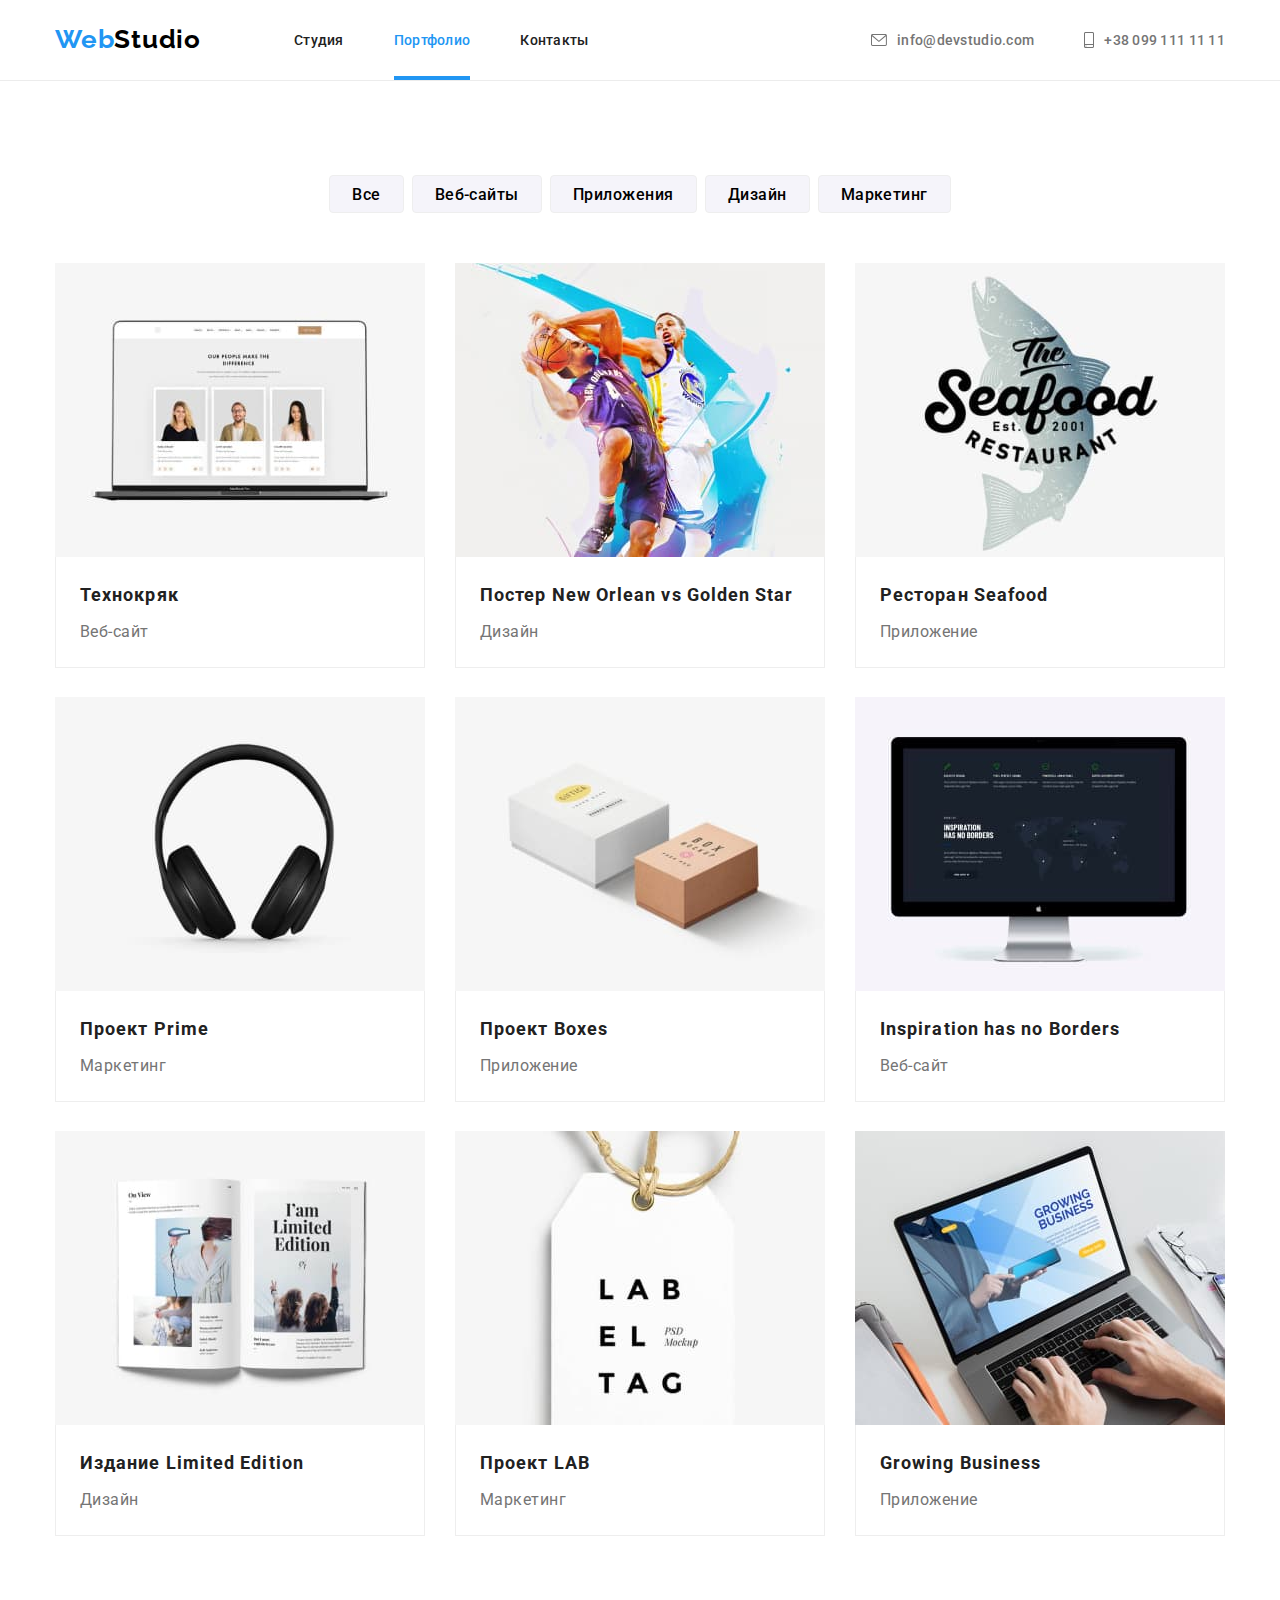
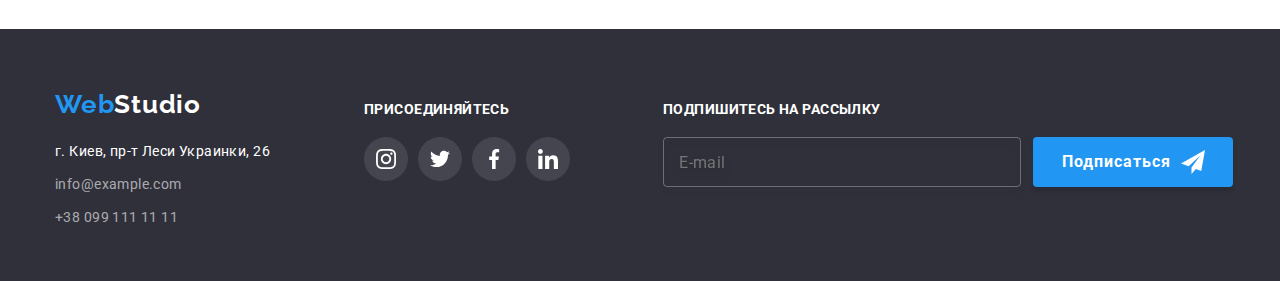
==== portfolio.html @ 06188220 "Переносит файлы предыдущей работы в репозиторий" ====
<!DOCTYPE html>
<html lang="ru">
  <head>
    <meta charset="UTF-8" />
    <meta name="viewport" content="width=device-width, initial-scale=1.0" />
    <title>Портфолио</title>
    <link
      rel="stylesheet"
      href="https://cdnjs.cloudflare.com/ajax/libs/modern-normalize/1.0.0/modern-normalize.css"
    />
    <link
      href="https://fonts.googleapis.com/css2?family=Raleway:wght@700&family=Roboto:wght@400;500;700;900&display=swap"
      rel="stylesheet"
    />
    <link rel="stylesheet" href="./css/portfolio.min.css" />
  </head>

  <body>
    <!--Шапка-->
    <header class="header">
      <div class="container">
        <nav class="navigation">
          <a
            href="./index.html"
            class="site-logo link"
            aria-label="логотип веб-студии"
            lang="en"
          >
            Web<span class="logo-half">Studio</span>
          </a>
          <ul class="site-nav list">
            <li class="site-nav-item">
              <a class="site-nav-link link" href="./index.html">Студия</a>
            </li>
            <li class="site-nav-item">
              <a class="site-nav-link link current" href="./portfolio.html"
                >Портфолио</a
              >
            </li>
            <li class="site-nav-item">
              <a class="site-nav-link link" href="">Контакты</a>
            </li>
          </ul>
        </nav>
        <address class="address">
          <ul class="contacts-list list">
            <li class="contacts-list-item">
              <a
                class="contacts-list-link link"
                href="mailto:info@devstudio.com"
                ><svg class="contacts-list-icon envelope">
                  <use href="./images/svg/sprite.svg#envelope"></use></svg
                >info@devstudio.com</a
              >
            </li>
            <li class="contacts-list-item">
              <a class="contacts-list-link link" href="tel:+380991111111"
                ><svg class="contacts-list-icon smartphone">
                  <use href="./images/svg/sprite.svg#smartphone"></use></svg
                >+38 099 111 11 11</a
              >
            </li>
          </ul>
        </address>
      </div>
    </header>
    <main>
      <!--Примеры работ-->
      <section class="portfolio section">
        <div class="container">
          <h1 class="portfolio title" hidden>Примеры работ</h1>
          <ul class="portfolio-buttons list">
            <li class="portfolio-btn">
              <button class="portfolio-selection-btn" type="button">Все</button>
            </li>
            <li class="portfolio-btn">
              <button class="portfolio-selection-btn" type="button">
                Веб-сайты
              </button>
            </li>
            <li class="portfolio-btn">
              <button class="portfolio-selection-btn" type="button">
                Приложения
              </button>
            </li>
            <li class="portfolio-btn">
              <button class="portfolio-selection-btn" type="button">
                Дизайн
              </button>
            </li>
            <li class="portfolio-btn">
              <button class="portfolio-selection-btn" type="button">
                Маркетинг
              </button>
            </li>
          </ul>
          <ul class="portfolio-list list">
            <li class="portfolio-item">
              <a class="portfolio-item-link link" href="">
                <div class="portfolio-item-img">
                  <img src="./images/portfolio/technocriack.jpg" alt="страница сайта на мониторе ноутбука"
                    width="370" height="294" />
                </div>
                
                <div class="portfolio-item-box">
                  <h2 class="portfolio-item-title title">Технокряк</h2>
                  <p class="portfolio-item-desc">Веб-сайт</p>
                </div>
              </a>
            </li>
            <li class="portfolio-item">              
              <a class="portfolio-item-link link" href="">
                <div class="portfolio-item-img">
                  <img 
                    src="./images/portfolio/poster.jpg" 
                    alt="баскетболиста с мячом пытается блокировать соперник" 
                    width="370"
                    height="294" />
                </div>
                
                <div class="portfolio-item-box">
                  <h2 class="portfolio-item-title title">
                    Постер <span lang="en">New Orlean vs Golden Star</span>
                  </h2>
                  <p class="portfolio-item-desc">Дизайн</p>
                </div>
              </a>
            </li>
            <li class="portfolio-item">
              <a class="portfolio-item-link link" href="">
                <div class="portfolio-item-img">
                  <img 
                    src="./images/portfolio/seafood.jpg" 
                    alt="логотип ресторана" 
                    width="370" 
                    height="294" />
                </div>
               
                <div class="portfolio-item-box">
                  <h2 class="portfolio-item-title title">
                    Ресторан <span lang="en">Seafood</span>
                  </h2>
                  <p class="portfolio-item-desc">Приложение</p>
                </div>
              </a>
            </li>
            <li class="portfolio-item">              
              <a class="portfolio-item-link link" href="">
                <div class="portfolio-item-img">
                  <img 
                    src="./images/portfolio/headphones.jpg" 
                    alt="наушники" 
                    width="370" 
                    height="294" />
                </div>
                <div class="portfolio-item-box">
                  <h2 class="portfolio-item-title title">
                    Проект <span lang="en">Prime</span>
                  </h2>
                  <p class="portfolio-item-desc">Маркетинг</p>
                </div>
              </a>
            </li>
            <li class="portfolio-item">              
              <a class="portfolio-item-link link" href="">
                <div class="portfolio-item-img">
                  <img 
                    src="./images/portfolio/boxes.jpg" 
                    alt="две коробки" 
                    width="370" 
                    height="294" />
                </div>

                <div class="portfolio-item-box">
                  <h2 class="portfolio-item-title title">
                    Проект <span lang="en">Boxes</span>
                  </h2>
                  <p class="portfolio-item-desc">Приложение</p>
                </div>
              </a>
            </li>
            <li class="portfolio-item">              
              <a class="portfolio-item-link link" href="">
                <div class="portfolio-item-img">
                  <img 
                    src="./images/portfolio/monitor.jpg" 
                    alt="страница сайта на мониторе" 
                    width="370" 
                    height="294" />
                </div>
                
                <div class="portfolio-item-box">
                  <h2 class="portfolio-item-title title" lang="en">
                    Inspiration has no Borders
                  </h2>
                  <p class="portfolio-item-desc">Веб-сайт</p>
                </div>
              </a>
            </li>
            <li class="portfolio-item">
              <a class="portfolio-item-link link" href="">
                <div class="portfolio-item-img">
                  <img 
                    src="./images/portfolio/magazine.jpg" 
                    alt="журнал раскрыт на статье" 
                    width="370" 
                    height="294" />
                </div>
                
                <div class="portfolio-item-box">
                  <h2 class="portfolio-item-title title">
                    Издание <span lang="en">Limited Edition</span>
                  </h2>
                  <p class="portfolio-item-desc">Дизайн</p>
                </div>
              </a>
            </li>
            <li class="portfolio-item">
              <a class="portfolio-item-link link" href="">
                <div class="portfolio-item-img">
                  <img 
                    src="./images/portfolio/label.jpg" 
                    alt="товарный ярлык" 
                    width="370" 
                    height="294" />
                </div>
                  
                <div class="portfolio-item-box">
                  <h2 class="portfolio-item-title title">
                    Проект <span lang="en">LAB</span>
                  </h2>
                  <p class="portfolio-item-desc">Маркетинг</p>
                </div>
              </a>
            </li>
            <li class="portfolio-item">
              <a class="portfolio-item-link link" href="">
                <div class="portfolio-item-img">
                  <img 
                    src="./images/portfolio/laptop.jpg" 
                    alt="человек работает за ноутбуком" 
                    width="370" 
                    height="294" />
                </div>
                
                <div class="portfolio-item-box">
                  <h2 class="portfolio-item-title title" lang="en">
                    Growing Business
                  </h2>
                  <p class="portfolio-item-desc">Приложение</p>
                </div>
              </a>
            </li>
          </ul>
        </div>
      </section>
    </main>
    <!--Подвал-->
    <footer class="footer">
      <div class="container">
        <div class="footer-contacts-list list">
          <a href="./index.html" class="site-logo link" aria-label="логотип веб-студии" lang="en">Web<span
              class="logo-var">Studio</span>
          </a>
          <address class="address">
            <ul class="footer-list list">
              <li class="footer-list-item">
                <a class="footer-list-link link" href="https://goo.gl/maps/6B7yDmjmFDrhYiot9">г. Киев, пр-т Леси Украинки,
                  26</a>
              </li>
              <li class="footer-list-item">
                <a class="footer-list-link-contact link" href="mailto:info@example.com">info@example.com</a>
              </li>
              <li class="footer-list-item">
                <a class="footer-list-link-contact link" href="tel:+380991111111">+38 099 111 11 11</a>
              </li>
            </ul>
          </address>
        </div>
        <div class="footer-social-networks">
          <h2 class="social-networks-title">Присоединяйтесь</h2>
          <ul class="social-networks list">
            <li class="social-networks-item">
              <a class="social-networks-link" href="">
                <svg class="social-networks-svg">
                  <use href="./images/svg/sprite.svg#instagram"></use>
                </svg>
              </a>
            </li>
            <li class="social-networks-item">
              <a class="social-networks-link" href="">
                <svg class="social-networks-svg">
                  <use href="./images/svg/sprite.svg#twitter"></use>
                </svg>
              </a>
            </li>
            <li class="social-networks-item">
              <a class="social-networks-link" href="">
                <svg class="social-networks-svg">
                  <use href="./images/svg/sprite.svg#facebook"></use>
                </svg>
              </a>
            </li>
            <li class="social-networks-item">
              <a class="social-networks-link" href="">
                <svg class="social-networks-svg">
                  <use href="./images/svg/sprite.svg#linkedin"></use>
                </svg>
              </a>
            </li>
          </ul>
        </div>
        <div class="subscribe">
          <h2 class="subscribe-title">Подпишитесь на рассылку</h2>
          <form class="subscribe-form" action="#" method="get">
            <input class="subscribe-form-input" type="text" name="subscribe-form-input" placeholder="E-mail">
            <button class="subscribe-btn" type="submit">
              <span>Подписаться</span>
              <svg class="subscribe-btn-svg">
                <use href="./images/svg/sprite.svg#icon-send"></use>
              </svg>
            </button>
          </form>
        </div>
    
    
    
        </form>
      </div>
    </footer>
  </body>
</html>
---- css/portfolio.min.css ----
*,*::before,*::after{padding:0;margin:0}body{font-family:"Roboto",sans-serif;font-style:normal;color:#757575;background:#fff}.list{list-style:none}.link{text-decoration:none}img{display:block}.address{font-style:normal}.section{padding-top:94px;padding-bottom:94px}.title{color:#212121}.container{width:1200px;padding:0 15px;margin:0 auto}.site-logo{margin-right:93px;color:#2196f3;font-family:"Raleway",sans-serif;font-weight:bold;font-size:26px;line-height:1.192;letter-spacing:0.03em}.navigation .site-logo{padding-top:24px;padding-bottom:25px}.logo-half{color:#000}.logo-var{color:#fff}.navigation{display:flex;align-items:center}.site-nav{display:flex}.site-nav-item{display:flex}.site-nav-item:not(:last-child){margin-right:50px}.site-nav-item .link{padding:32px 0px}.site-nav-link{color:#212121;font-weight:500;font-size:14px;line-height:1.143;letter-spacing:0.02em;transition:color 250ms cubic-bezier(0.4, 0, 0.2, 1)}.site-nav-link:hover,.site-nav-link:focus{color:#2196f3}.current{position:relative;color:#2196f3}.current::after{content:"";position:absolute;left:0;bottom:0;display:block;width:100%;height:4px;background-color:#2196f3}.contacts-list{display:flex}.contacts-list-link{display:flex;align-items:center;justify-content:center;color:#757575;font-weight:500;font-size:14px;line-height:1.143;letter-spacing:0.02em;transition:color 250ms cubic-bezier(0.4, 0, 0.2, 1)}.contacts-list-link:hover,.contacts-list-link:focus{color:#2196f3}.contacts-list-icon{margin-right:10px;fill:#757575;transition:fill 250ms cubic-bezier(0.4, 0, 0.2, 1)}.contacts-list-link:hover .contacts-list-icon,.contacts-list-link:focus .contacts-list-icon{fill:#2196f3}.contacts-list-item:first-child{margin-right:50px}.contacts-list-item .link{padding:32px 0px}.envelope{width:16px;height:12px}.smartphone{width:10px;height:16px}.social-networks{display:flex;justify-content:center}.social-networks-link{display:flex;align-items:center;justify-content:center;width:44px;height:44px;border-radius:50%;background-color:#fff;transition:background-color 250ms cubic-bezier(0.4, 0, 0.2, 1)}.social-networks-link:hover,.social-networks-link:focus{background-color:#2196f3}.footer .social-networks-link{background-color:rgba(255,255,255,0.1);transition:background-color 250ms cubic-bezier(0.4, 0, 0.2, 1)}.social-networks-item:not(:last-child){margin-right:10px}.social-networks-svg{width:20px;height:20px;fill:#afb1b8;transition:fill 250ms cubic-bezier(0.4, 0, 0.2, 1)}.social-networks-link:hover .social-networks-svg,.social-networks-link:focus .social-networks-svg{fill:#fff}.footer .social-networks-svg{width:20px;height:20px;fill:#fff}.subscribe{padding-top:72px;padding-bottom:94px;margin-left:93px}.subscribe-title{font-weight:bold;font-size:14px;line-height:1, 142;letter-spacing:0.03em;text-transform:uppercase;color:#fff}.subscribe-btn{width:200px;height:50px;margin-left:12px;padding-left:29px;font-weight:bold;font-size:16px;line-height:1, 875;display:flex;align-items:center;text-align:center;letter-spacing:0.06em;color:#fff;background:#2196f3;box-shadow:0px 4px 4px rgba(0,0,0,0.15);border-radius:4px;border:none}.subscribe-btn-svg{width:24px;height:24px;margin-left:10px}.subscribe-form{display:flex;padding-top:20px}.subscribe-form-input{width:358px;height:50px;padding-left:15px;border:1px solid rgba(255,255,255,0.3);box-sizing:border-box;filter:drop-shadow(0px 4px 4px rgba(0,0,0,0.15));border-radius:4px;background-color:transparent;font-size:16px;line-height:1.25;align-items:center;letter-spacing:0.03em;color:rgba(255,255,255,0.6)}.subscribe-form-input:focus{outline:none}.header{border-bottom:1px solid #ececec}.header .container{display:flex;align-items:center;height:80px}.header .address{margin-left:auto}.portfolio-buttons{display:flex;justify-content:center;margin-bottom:50px}.portfolio-btn:not(:last-child){margin-right:8px}.portfolio-selection-btn{height:38px;padding:6px 22px;border:1px solid #eeeeee;box-sizing:border-box;box-shadow:none;border-radius:4px;background-color:#f5f4fa;font-weight:500;font-size:16px;line-height:1.625;text-align:center;letter-spacing:0.03em;cursor:pointer;transition:color 250ms cubic-bezier(0.4, 0, 0.2, 1),background-color 250ms cubic-bezier(0.4, 0, 0.2, 1),box-shadow 250ms cubic-bezier(0.4, 0, 0.2, 1)}.portfolio-selection-btn:hover,.portfolio-selection-btn:focus{border:1px solid #eeeeee;box-sizing:border-box;box-shadow:0px 3px 1px rgba(0,0,0,0.1),0px 1px 2px rgba(0,0,0,0.08),0px 2px 2px rgba(0,0,0,0.12);border-radius:4px;color:#fff;background-color:#2196f3}.portfolio-list{display:flex;flex-wrap:wrap}.portfolio-item{display:flex;width:370px;height:404px;box-sizing:border-box;margin-bottom:30px;background:#fff}.portfolio-item:not(:nth-child(3n)){margin-right:30px}.portfolio-item:nth-last-child(-n+3){margin-bottom:0px}.portfolio-item-link{display:block;box-shadow:none;transition:box-shadow 250ms cubic-bezier(0.4, 0, 0.2, 1)}.portfolio-item-link:hover,.portfolio-item-link:focus{box-shadow:0px 1px 1px rgba(0,0,0,0.12),0px 4px 4px rgba(0,0,0,0.06),1px 4px 6px rgba(0,0,0,0.16)}.portfolio-item-box{padding:20px 24px;border:1px solid #eeeeee;border-top:none}.portfolio-item-title{margin-bottom:4px;font-weight:bold;font-size:18px;line-height:2;letter-spacing:0.06em}.portfolio-item-desc{color:#757575;font-weight:normal;font-size:16px;line-height:1.875;letter-spacing:0.03em}.portfolio-item-img{position:relative;display:block;overflow:hidden}.portfolio-item-img::after{content:"Технокряк это современная площадка распространения коронавируса. Компании используют эту платформу для цифрового шпионажа и атак на защищённые сервера конкурентов.";position:absolute;display:block;top:0;bottom:0;width:100%;height:100%;padding:63px 24px;font-size:18px;line-height:28px;letter-spacing:0.03em;color:#fff;background-color:rgba(33,150,243,0.9);transform:translateY(100%);transition:transform 250ms cubic-bezier(0.4, 0, 0.2, 1)}.portfolio-item-link:hover .portfolio-item-img::after,.portfolio-item-link:focus .portfolio-item-img::after{transform:translateY(0%)}.footer{display:flex;height:252px;background-color:#2f303a}.footer .container{display:flex}.footer .address{width:231px;margin-top:20px}.footer-contacts-list{padding:60px 0px;margin-right:70px}.footer-list-item:not(:last-child){margin-bottom:9px}.footer-list-link{color:#fff;font-weight:normal;font-size:14px;line-height:1.714;letter-spacing:0.03em;transition:color 250ms cubic-bezier(0.4, 0, 0.2, 1)}.footer-list-link:hover,.footer-list-link:focus{color:#2196f3}.footer-list-link-contact{color:rgba(255,255,255,0.6);font-weight:normal;font-size:14px;line-height:1.714;letter-spacing:0.03em;transition:color 250ms cubic-bezier(0.4, 0, 0.2, 1)}.footer-list-link-contact:hover,.footer-list-link-contact:focus{color:#2196f3}.footer-social-networks{padding-top:72px;padding-bottom:100px}.social-networks-title{margin-bottom:20px;font-weight:bold;font-size:14px;line-height:16px;letter-spacing:0.03em;text-transform:uppercase;color:#fff}.social-networks-link:hover,.social-networks-link:focus{background-color:#2196f3}
/*# sourceMappingURL=portfolio.min.css.map */
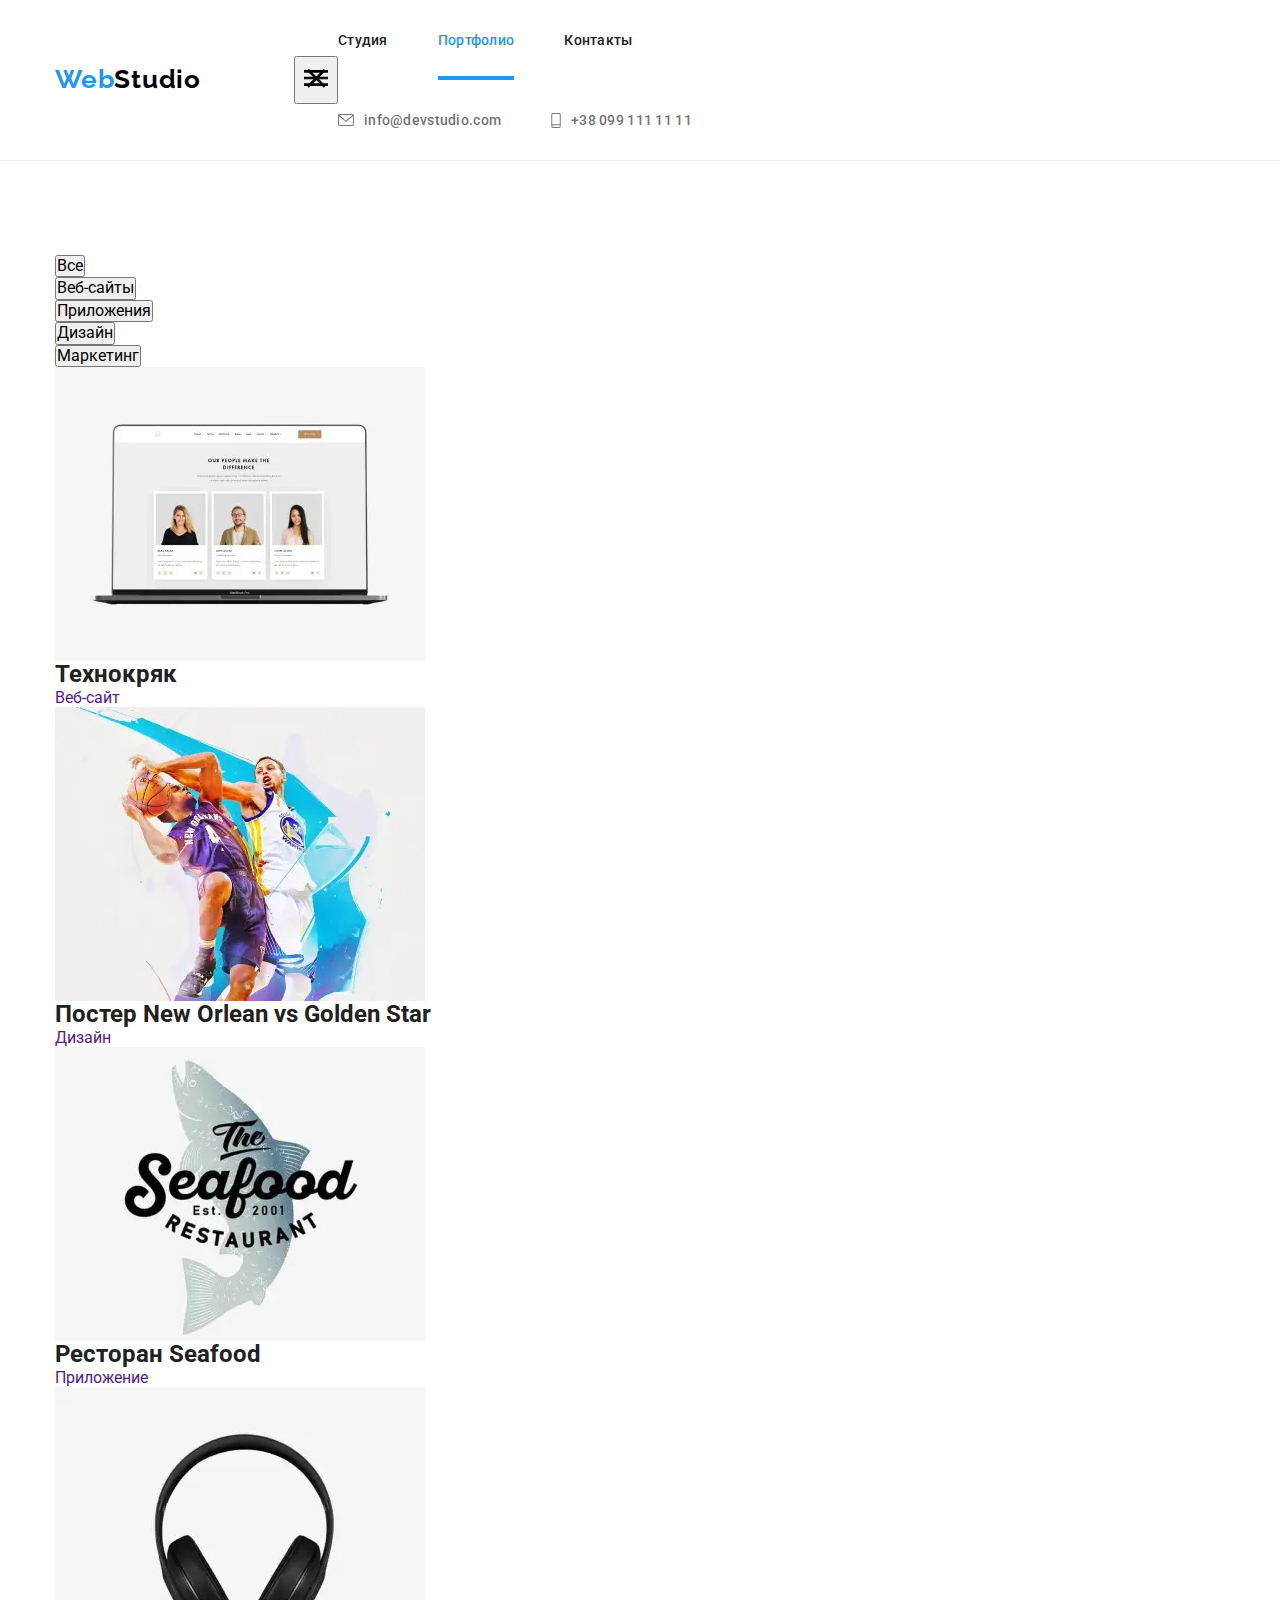
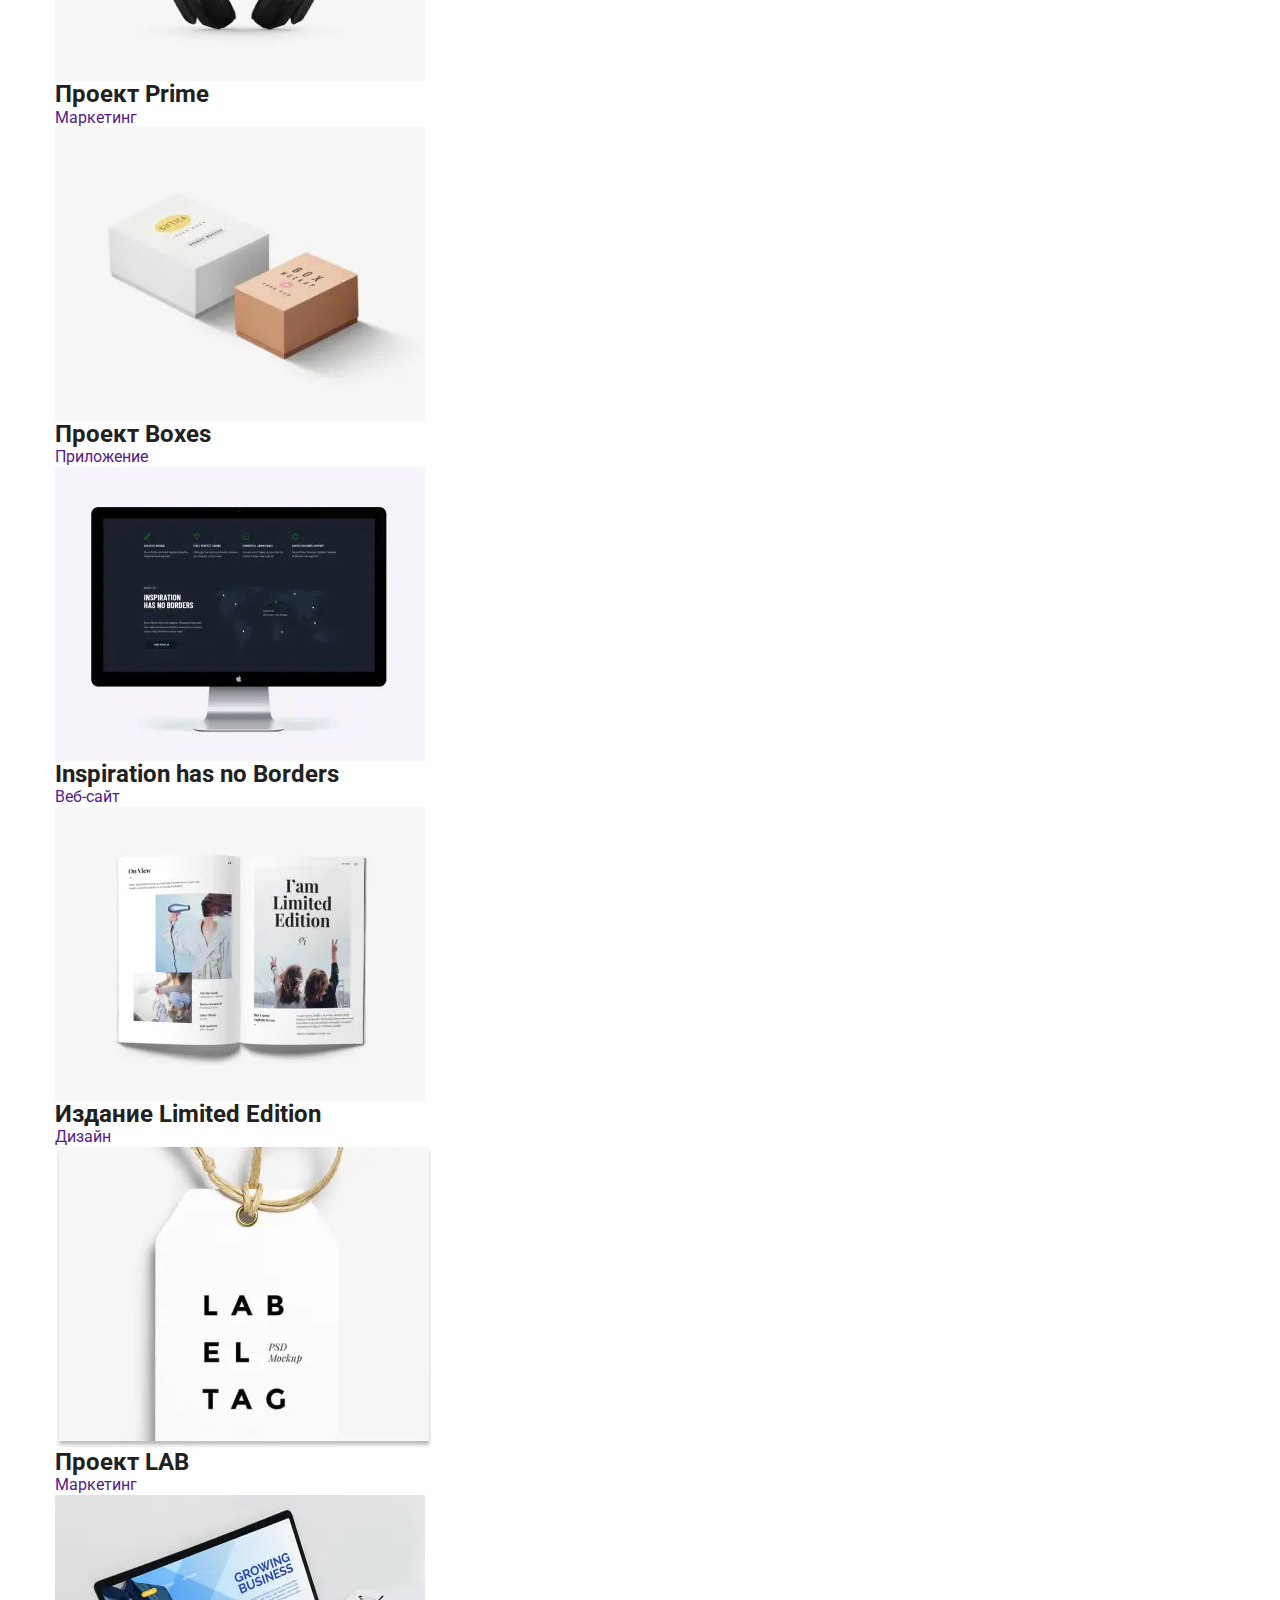
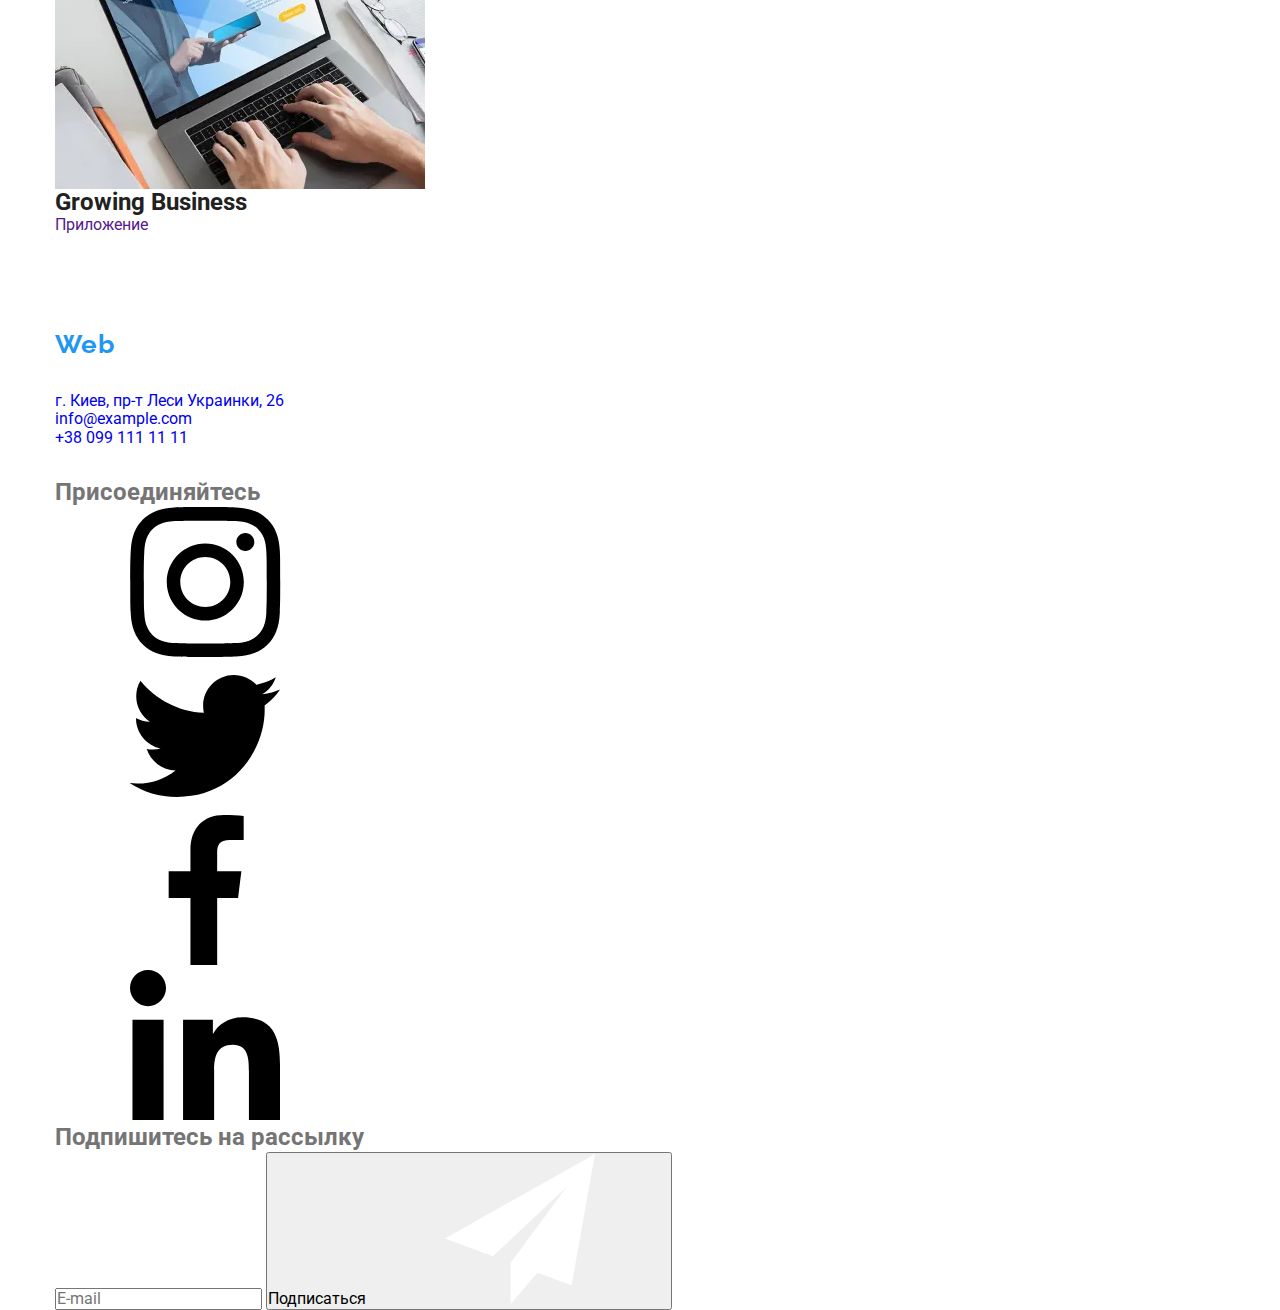
==== commit 9a44faab: "Добавляет разметку меню навигации, добавляет стили шапки, подключает изображения)" ====
--- a/portfolio.html
+++ b/portfolio.html
@@ -20,48 +20,47 @@
     <header class="header">
       <div class="container">
         <nav class="navigation">
-          <a
-            href="./index.html"
-            class="site-logo link"
-            aria-label="логотип веб-студии"
-            lang="en"
-          >
+          <a href="./index.html" class="site-logo link" aria-label="логотип веб-студии" lang="en">
             Web<span class="logo-half">Studio</span>
           </a>
-          <ul class="site-nav list">
-            <li class="site-nav-item">
-              <a class="site-nav-link link" href="./index.html">Студия</a>
-            </li>
-            <li class="site-nav-item">
-              <a class="site-nav-link link current" href="./portfolio.html"
-                >Портфолио</a
-              >
-            </li>
-            <li class="site-nav-item">
-              <a class="site-nav-link link" href="">Контакты</a>
-            </li>
-          </ul>
+          <button class="menu-btn" type="button" aria-expanded="true" aria-controls="menu-container" data-menu-button>
+            <svg width="40" height="40" aria-label="Переключатель мобильного меню">
+              <use class="menu-btn-close" href="./images/svg/sprite.svg#menu-close"></use>
+              <use class="menu-btn-open" href="./images/svg/sprite.svg#menu-open"></use>
+            </svg>
+          </button>
+    
+          <div class="menu-container" id="menu-container" data-menu>
+            <div class="site-nav-section">
+              <ul class="site-nav list">
+                <li class="site-nav-item">
+                  <a class="site-nav-link link" href="./index.html">Студия</a>
+                </li>
+                <li class="site-nav-item">
+                  <a class="site-nav-link link current" href="./portfolio.html">Портфолио</a>
+                </li>
+                <li class="site-nav-item">
+                  <a class="site-nav-link link" href="">Контакты</a>
+                </li>
+              </ul>
+            </div>
+            <address class="address">
+              <ul class="contacts-list list">
+                <li class="contacts-list-item">
+                  <a class="contacts-list-link link" href="mailto:info@devstudio.com"><svg
+                      class="contacts-list-icon envelope">
+                      <use href="./images/svg/sprite.svg#envelope"></use>
+                    </svg>info@devstudio.com</a>
+                </li>
+                <li class="contacts-list-item">
+                  <a class="contacts-list-link link" href="tel:+380991111111"><svg class="contacts-list-icon smartphone">
+                      <use href="./images/svg/sprite.svg#smartphone"></use>
+                    </svg>+38 099 111 11 11</a>
+                </li>
+              </ul>
+            </address>
+          </div>
         </nav>
-        <address class="address">
-          <ul class="contacts-list list">
-            <li class="contacts-list-item">
-              <a
-                class="contacts-list-link link"
-                href="mailto:info@devstudio.com"
-                ><svg class="contacts-list-icon envelope">
-                  <use href="./images/svg/sprite.svg#envelope"></use></svg
-                >info@devstudio.com</a
-              >
-            </li>
-            <li class="contacts-list-item">
-              <a class="contacts-list-link link" href="tel:+380991111111"
-                ><svg class="contacts-list-icon smartphone">
-                  <use href="./images/svg/sprite.svg#smartphone"></use></svg
-                >+38 099 111 11 11</a
-              >
-            </li>
-          </ul>
-        </address>
       </div>
     </header>
     <main>
@@ -98,10 +97,23 @@
             <li class="portfolio-item">
               <a class="portfolio-item-link link" href="">
                 <div class="portfolio-item-img">
-                  <img src="./images/portfolio/technocriack.jpg" alt="страница сайта на мониторе ноутбука"
-                    width="370" height="294" />
-                </div>
-                
+                  <picture>
+                    <source srcset="./images/portfolio/technocriack-desktop.webp 1x, ./images/portfolio/technocriack-desktop@2x.webp 2x"
+                      media="(min-width: 1200px)" type="image/webp">
+                    <source srcset="./images/portfolio/technocriack-desktop.jpg 1x, ./images/portfolio/technocriack-desktop@2x.jpg 2x"
+                      media="(min-width: 1200px)">
+                    <source srcset="./images/portfolio/technocriack-tablet.webp 1x, ./images/portfolio/technocriack-tablet@2x.webp 2x"
+                      media="(min-width: 768px)" type="image/webp">
+                    <source srcset="./images/portfolio/technocriack-tablet.jpg 1x, ./images/portfolio/technocriack-tablet@2x.jpg 2x"
+                      media="(min-width: 768px)">
+                    <source srcset="./images/portfolio/technocriack-mobile.webp 1x, ./images/portfolio/technocriack-mobile@2x.webp 2x"
+                      media="(min-width: 320px)" type="image/webp">
+                    <source srcset="./images/portfolio/technocriack-mobile.jpg 1x, ./images/portfolio/technocriack-mobile@2x.jpg 2x"
+                      media="(min-width: 320px)">
+                    <img src="./images/portfolio/technocriack.jpg" alt="страница сайта на мониторе ноутбука" width="370" height="294" />
+                  </picture>                  
+                </div>
+
                 <div class="portfolio-item-box">
                   <h2 class="portfolio-item-title title">Технокряк</h2>
                   <p class="portfolio-item-desc">Веб-сайт</p>
@@ -111,11 +123,21 @@
             <li class="portfolio-item">              
               <a class="portfolio-item-link link" href="">
                 <div class="portfolio-item-img">
-                  <img 
-                    src="./images/portfolio/poster.jpg" 
-                    alt="баскетболиста с мячом пытается блокировать соперник" 
-                    width="370"
-                    height="294" />
+                  <picture>
+                    <source srcset="./images/portfolio/poster-desktop.webp 1x, ./images/portfolio/poster-desktop@2x.webp 2x"
+                      media="(min-width: 1200px)" type="image/webp">
+                    <source srcset="./images/portfolio/poster-desktop.jpg 1x, ./images/portfolio/poster-desktop@2x.jpg 2x"
+                      media="(min-width: 1200px)">
+                    <source srcset="./images/portfolio/poster-tablet.webp 1x, ./images/portfolio/poster-tablet@2x.webp 2x"
+                      media="(min-width: 768px)" type="image/webp">
+                    <source srcset="./images/portfolio/poster-tablet.jpg 1x, ./images/portfolio/poster-tablet@2x.jpg 2x"
+                      media="(min-width: 768px)">
+                    <source srcset="./images/portfolio/poster-mobile.webp 1x, ./images/portfolio/poster-mobile@2x.webp 2x"
+                      media="(min-width: 320px)" type="image/webp">
+                    <source srcset="./images/portfolio/poster-mobile.jpg 1x, ./images/portfolio/poster-mobile@2x.jpg 2x"
+                      media="(min-width: 320px)">
+                    <img src="./images/portfolio/poster.jpg" alt="баскетболиста с мячом пытается блокировать соперник" />
+                  </picture>                  
                 </div>
                 
                 <div class="portfolio-item-box">
@@ -129,11 +151,21 @@
             <li class="portfolio-item">
               <a class="portfolio-item-link link" href="">
                 <div class="portfolio-item-img">
-                  <img 
-                    src="./images/portfolio/seafood.jpg" 
-                    alt="логотип ресторана" 
-                    width="370" 
-                    height="294" />
+                  <picture>
+                    <source srcset="./images/portfolio/seafood-desktop.webp 1x, ./images/portfolio/seafood-desktop@2x.webp 2x"
+                      media="(min-width: 1200px)" type="image/webp">
+                    <source srcset="./images/portfolio/seafood-desktop.jpg 1x, ./images/portfolio/seafood-desktop@2x.jpg 2x"
+                      media="(min-width: 1200px)">
+                    <source srcset="./images/portfolio/seafood-tablet.webp 1x, ./images/portfolio/seafood-tablet@2x.webp 2x"
+                      media="(min-width: 768px)" type="image/webp">
+                    <source srcset="./images/portfolio/seafood-tablet.jpg 1x, ./images/portfolio/seafood-tablet@2x.jpg 2x"
+                      media="(min-width: 768px)">
+                    <source srcset="./images/portfolio/seafood-mobile.webp 1x, ./images/portfolio/seafood-mobile@2x.webp 2x"
+                      media="(min-width: 320px)" type="image/webp">
+                    <source srcset="./images/portfolio/seafood-mobile.jpg 1x, ./images/portfolio/seafood-mobile@2x.jpg 2x"
+                      media="(min-width: 320px)">
+                    <img src="./images/portfolio/seafood.jpg" alt="логотип ресторана" />
+                  </picture>                  
                 </div>
                
                 <div class="portfolio-item-box">
@@ -147,11 +179,21 @@
             <li class="portfolio-item">              
               <a class="portfolio-item-link link" href="">
                 <div class="portfolio-item-img">
-                  <img 
-                    src="./images/portfolio/headphones.jpg" 
-                    alt="наушники" 
-                    width="370" 
-                    height="294" />
+                  <picture>
+                    <source srcset="./images/portfolio/headphones-desktop.webp 1x, ./images/portfolio/headphones-desktop@2x.webp 2x"
+                      media="(min-width: 1200px)" type="image/webp">
+                    <source srcset="./images/portfolio/headphones-desktop.jpg 1x, ./images/portfolio/headphones-desktop@2x.jpg 2x"
+                      media="(min-width: 1200px)">
+                    <source srcset="./images/portfolio/headphones-tablet.webp 1x, ./images/portfolio/headphones-tablet@2x.webp 2x"
+                      media="(min-width: 768px)" type="image/webp">
+                    <source srcset="./images/portfolio/headphones-tablet.jpg 1x, ./images/portfolio/headphones-tablet@2x.jpg 2x"
+                      media="(min-width: 768px)">
+                    <source srcset="./images/portfolio/headphones-mobile.webp 1x, ./images/portfolio/headphones-mobile@2x.webp 2x"
+                      media="(min-width: 320px)" type="image/webp">
+                    <source srcset="./images/portfolio/headphones-mobile.jpg 1x, ./images/portfolio/headphones-mobile@2x.jpg 2x"
+                      media="(min-width: 320px)">
+                    <img src="./images/portfolio/headphones.jpg" alt="наушники" />
+                  </picture>                  
                 </div>
                 <div class="portfolio-item-box">
                   <h2 class="portfolio-item-title title">
@@ -164,11 +206,21 @@
             <li class="portfolio-item">              
               <a class="portfolio-item-link link" href="">
                 <div class="portfolio-item-img">
-                  <img 
-                    src="./images/portfolio/boxes.jpg" 
-                    alt="две коробки" 
-                    width="370" 
-                    height="294" />
+                  <picture>
+                    <source srcset="./images/portfolio/boxes-desktop.webp 1x, ./images/portfolio/boxes-desktop@2x.webp 2x"
+                      media="(min-width: 1200px)" type="image/webp">
+                    <source srcset="./images/portfolio/boxes-desktop.jpg 1x, ./images/portfolio/boxes-desktop@2x.jpg 2x"
+                      media="(min-width: 1200px)">
+                    <source srcset="./images/portfolio/boxes-tablet.webp 1x, ./images/portfolio/boxes-tablet@2x.webp 2x"
+                      media="(min-width: 768px)" type="image/webp">
+                    <source srcset="./images/portfolio/boxes-tablet.jpg 1x, ./images/portfolio/boxes-tablet@2x.jpg 2x"
+                      media="(min-width: 768px)">
+                    <source srcset="./images/portfolio/boxes-mobile.webp 1x, ./images/portfolio/boxes-mobile@2x.webp 2x"
+                      media="(min-width: 320px)" type="image/webp">
+                    <source srcset="./images/portfolio/boxes-mobile.jpg 1x, ./images/portfolio/boxes-mobile@2x.jpg 2x"
+                      media="(min-width: 320px)">
+                    <img src="./images/portfolio/boxes.jpg" alt="две коробки" />
+                  </picture>                  
                 </div>
 
                 <div class="portfolio-item-box">
@@ -182,12 +234,22 @@
             <li class="portfolio-item">              
               <a class="portfolio-item-link link" href="">
                 <div class="portfolio-item-img">
-                  <img 
-                    src="./images/portfolio/monitor.jpg" 
-                    alt="страница сайта на мониторе" 
-                    width="370" 
-                    height="294" />
-                </div>
+                  <picture>
+                    <source srcset="./images/portfolio/monitor-desktop.webp 1x, ./images/portfolio/monitor-desktop@2x.webp 2x"
+                      media="(min-width: 1200px)" type="image/webp">
+                    <source srcset="./images/portfolio/monitor-desktop.jpg 1x, ./images/portfolio/monitor-desktop@2x.jpg 2x"
+                      media="(min-width: 1200px)">
+                    <source srcset="./images/portfolio/monitor-tablet.webp 1x, ./images/portfolio/monitor-tablet@2x.webp 2x"
+                      media="(min-width: 768px)" type="image/webp">
+                    <source srcset="./images/portfolio/monitor-tablet.jpg 1x, ./images/portfolio/monitor-tablet@2x.jpg 2x"
+                      media="(min-width: 768px)">
+                    <source srcset="./images/portfolio/monitor-mobile.webp 1x, ./images/portfolio/monitor-mobile@2x.webp 2x"
+                      media="(min-width: 320px)" type="image/webp">
+                    <source srcset="./images/portfolio/monitor-mobile.jpg 1x, ./images/portfolio/monitor-mobile@2x.jpg 2x"
+                      media="(min-width: 320px)">
+                    <img src="./images/portfolio/monitor.jpg" alt="страница сайта на мониторе" />    
+                  </picture>
+              </div>
                 
                 <div class="portfolio-item-box">
                   <h2 class="portfolio-item-title title" lang="en">
@@ -200,11 +262,21 @@
             <li class="portfolio-item">
               <a class="portfolio-item-link link" href="">
                 <div class="portfolio-item-img">
-                  <img 
-                    src="./images/portfolio/magazine.jpg" 
-                    alt="журнал раскрыт на статье" 
-                    width="370" 
-                    height="294" />
+                  <picture>
+                    <source srcset="./images/portfolio/magazine-desktop.webp 1x, ./images/portfolio/magazine-desktop@2x.webp 2x"
+                      media="(min-width: 1200px)" type="image/webp">
+                    <source srcset="./images/portfolio/magazine-desktop.jpg 1x, ./images/portfolio/magazine-desktop@2x.jpg 2x"
+                      media="(min-width: 1200px)">
+                    <source srcset="./images/portfolio/magazine-tablet.webp 1x, ./images/portfolio/magazine-tablet@2x.webp 2x"
+                      media="(min-width: 768px)" type="image/webp">
+                    <source srcset="./images/portfolio/magazine-tablet.jpg 1x, ./images/portfolio/magazine-tablet@2x.jpg 2x"
+                      media="(min-width: 768px)">
+                    <source srcset="./images/portfolio/magazine-mobile.webp 1x, ./images/portfolio/magazine-mobile@2x.webp 2x"
+                      media="(min-width: 320px)" type="image/webp">
+                    <source srcset="./images/portfolio/magazine-mobile.jpg 1x, ./images/portfolio/magazine-mobile@2x.jpg 2x"
+                      media="(min-width: 320px)">
+                    <img src="./images/portfolio/magazine.jpg" alt="журнал раскрыт на статье" />
+                  </picture>                  
                 </div>
                 
                 <div class="portfolio-item-box">
@@ -218,11 +290,21 @@
             <li class="portfolio-item">
               <a class="portfolio-item-link link" href="">
                 <div class="portfolio-item-img">
-                  <img 
-                    src="./images/portfolio/label.jpg" 
-                    alt="товарный ярлык" 
-                    width="370" 
-                    height="294" />
+                  <picture>
+                    <source srcset="./images/portfolio/label-desktop.webp 1x, ./images/portfolio/label-desktop@2x.webp 2x"
+                      media="(min-width: 1200px)" type="image/webp">
+                    <source srcset="./images/portfolio/label-desktop.jpg 1x, ./images/portfolio/label-desktop@2x.jpg 2x"
+                      media="(min-width: 1200px)">
+                    <source srcset="./images/portfolio/label-tablet.webp 1x, ./images/portfolio/label-tablet@2x.webp 2x"
+                      media="(min-width: 768px)" type="image/webp">
+                    <source srcset="./images/portfolio/label-tablet.jpg 1x, ./images/portfolio/label-tablet@2x.jpg 2x"
+                      media="(min-width: 768px)">
+                    <source srcset="./images/portfolio/label-mobile.webp 1x, ./images/portfolio/label-mobile@2x.webp 2x"
+                      media="(min-width: 320px)" type="image/webp">
+                    <source srcset="./images/portfolio/label-mobile.jpg 1x, ./images/portfolio/label-mobile@2x.jpg 2x"
+                      media="(min-width: 320px)">
+                    <img src="./images/portfolio/label.jpg" alt="товарный ярлык" />
+                  </picture>                  
                 </div>
                   
                 <div class="portfolio-item-box">
@@ -236,11 +318,21 @@
             <li class="portfolio-item">
               <a class="portfolio-item-link link" href="">
                 <div class="portfolio-item-img">
-                  <img 
-                    src="./images/portfolio/laptop.jpg" 
-                    alt="человек работает за ноутбуком" 
-                    width="370" 
-                    height="294" />
+                  <picture>
+                    <source srcset="./images/portfolio/laptop-desktop.webp 1x, ./images/portfolio/laptop-desktop@2x.webp 2x"
+                      media="(min-width: 1200px)" type="image/webp">
+                    <source srcset="./images/portfolio/laptop-desktop.jpg 1x, ./images/portfolio/laptop-desktop@2x.jpg 2x"
+                      media="(min-width: 1200px)">
+                    <source srcset="./images/portfolio/laptop-tablet.webp 1x, ./images/portfolio/laptop-tablet@2x.webp 2x"
+                      media="(min-width: 768px)" type="image/webp">
+                    <source srcset="./images/portfolio/laptop-tablet.jpg 1x, ./images/portfolio/laptop-tablet@2x.jpg 2x"
+                      media="(min-width: 768px)">
+                    <source srcset="./images/portfolio/laptop-mobile.webp 1x, ./images/portfolio/laptop-mobile@2x.webp 2x"
+                      media="(min-width: 320px)" type="image/webp">
+                    <source srcset="./images/portfolio/laptop-mobile.jpg 1x, ./images/portfolio/laptop-mobile@2x.jpg 2x"
+                      media="(min-width: 320px)">
+                    <img src="./images/portfolio/laptop.jpg" alt="человек работает за ноутбуком" />
+                  </picture>                  
                 </div>
                 
                 <div class="portfolio-item-box">
@@ -321,12 +413,9 @@
               </svg>
             </button>
           </form>
-        </div>
-    
-    
-    
-        </form>
+        </div>      
       </div>
     </footer>
+    <script src="./js/menu.js"></script>
   </body>
 </html>
--- a/css/portfolio.min.css
+++ b/css/portfolio.min.css
@@ -1,2 +1,2 @@
-*,*::before,*::after{padding:0;margin:0}body{font-family:"Roboto",sans-serif;font-style:normal;color:#757575;background:#fff}.list{list-style:none}.link{text-decoration:none}img{display:block}.address{font-style:normal}.section{padding-top:94px;padding-bottom:94px}.title{color:#212121}.container{width:1200px;padding:0 15px;margin:0 auto}.site-logo{margin-right:93px;color:#2196f3;font-family:"Raleway",sans-serif;font-weight:bold;font-size:26px;line-height:1.192;letter-spacing:0.03em}.navigation .site-logo{padding-top:24px;padding-bottom:25px}.logo-half{color:#000}.logo-var{color:#fff}.navigation{display:flex;align-items:center}.site-nav{display:flex}.site-nav-item{display:flex}.site-nav-item:not(:last-child){margin-right:50px}.site-nav-item .link{padding:32px 0px}.site-nav-link{color:#212121;font-weight:500;font-size:14px;line-height:1.143;letter-spacing:0.02em;transition:color 250ms cubic-bezier(0.4, 0, 0.2, 1)}.site-nav-link:hover,.site-nav-link:focus{color:#2196f3}.current{position:relative;color:#2196f3}.current::after{content:"";position:absolute;left:0;bottom:0;display:block;width:100%;height:4px;background-color:#2196f3}.contacts-list{display:flex}.contacts-list-link{display:flex;align-items:center;justify-content:center;color:#757575;font-weight:500;font-size:14px;line-height:1.143;letter-spacing:0.02em;transition:color 250ms cubic-bezier(0.4, 0, 0.2, 1)}.contacts-list-link:hover,.contacts-list-link:focus{color:#2196f3}.contacts-list-icon{margin-right:10px;fill:#757575;transition:fill 250ms cubic-bezier(0.4, 0, 0.2, 1)}.contacts-list-link:hover .contacts-list-icon,.contacts-list-link:focus .contacts-list-icon{fill:#2196f3}.contacts-list-item:first-child{margin-right:50px}.contacts-list-item .link{padding:32px 0px}.envelope{width:16px;height:12px}.smartphone{width:10px;height:16px}.social-networks{display:flex;justify-content:center}.social-networks-link{display:flex;align-items:center;justify-content:center;width:44px;height:44px;border-radius:50%;background-color:#fff;transition:background-color 250ms cubic-bezier(0.4, 0, 0.2, 1)}.social-networks-link:hover,.social-networks-link:focus{background-color:#2196f3}.footer .social-networks-link{background-color:rgba(255,255,255,0.1);transition:background-color 250ms cubic-bezier(0.4, 0, 0.2, 1)}.social-networks-item:not(:last-child){margin-right:10px}.social-networks-svg{width:20px;height:20px;fill:#afb1b8;transition:fill 250ms cubic-bezier(0.4, 0, 0.2, 1)}.social-networks-link:hover .social-networks-svg,.social-networks-link:focus .social-networks-svg{fill:#fff}.footer .social-networks-svg{width:20px;height:20px;fill:#fff}.subscribe{padding-top:72px;padding-bottom:94px;margin-left:93px}.subscribe-title{font-weight:bold;font-size:14px;line-height:1, 142;letter-spacing:0.03em;text-transform:uppercase;color:#fff}.subscribe-btn{width:200px;height:50px;margin-left:12px;padding-left:29px;font-weight:bold;font-size:16px;line-height:1, 875;display:flex;align-items:center;text-align:center;letter-spacing:0.06em;color:#fff;background:#2196f3;box-shadow:0px 4px 4px rgba(0,0,0,0.15);border-radius:4px;border:none}.subscribe-btn-svg{width:24px;height:24px;margin-left:10px}.subscribe-form{display:flex;padding-top:20px}.subscribe-form-input{width:358px;height:50px;padding-left:15px;border:1px solid rgba(255,255,255,0.3);box-sizing:border-box;filter:drop-shadow(0px 4px 4px rgba(0,0,0,0.15));border-radius:4px;background-color:transparent;font-size:16px;line-height:1.25;align-items:center;letter-spacing:0.03em;color:rgba(255,255,255,0.6)}.subscribe-form-input:focus{outline:none}.header{border-bottom:1px solid #ececec}.header .container{display:flex;align-items:center;height:80px}.header .address{margin-left:auto}.portfolio-buttons{display:flex;justify-content:center;margin-bottom:50px}.portfolio-btn:not(:last-child){margin-right:8px}.portfolio-selection-btn{height:38px;padding:6px 22px;border:1px solid #eeeeee;box-sizing:border-box;box-shadow:none;border-radius:4px;background-color:#f5f4fa;font-weight:500;font-size:16px;line-height:1.625;text-align:center;letter-spacing:0.03em;cursor:pointer;transition:color 250ms cubic-bezier(0.4, 0, 0.2, 1),background-color 250ms cubic-bezier(0.4, 0, 0.2, 1),box-shadow 250ms cubic-bezier(0.4, 0, 0.2, 1)}.portfolio-selection-btn:hover,.portfolio-selection-btn:focus{border:1px solid #eeeeee;box-sizing:border-box;box-shadow:0px 3px 1px rgba(0,0,0,0.1),0px 1px 2px rgba(0,0,0,0.08),0px 2px 2px rgba(0,0,0,0.12);border-radius:4px;color:#fff;background-color:#2196f3}.portfolio-list{display:flex;flex-wrap:wrap}.portfolio-item{display:flex;width:370px;height:404px;box-sizing:border-box;margin-bottom:30px;background:#fff}.portfolio-item:not(:nth-child(3n)){margin-right:30px}.portfolio-item:nth-last-child(-n+3){margin-bottom:0px}.portfolio-item-link{display:block;box-shadow:none;transition:box-shadow 250ms cubic-bezier(0.4, 0, 0.2, 1)}.portfolio-item-link:hover,.portfolio-item-link:focus{box-shadow:0px 1px 1px rgba(0,0,0,0.12),0px 4px 4px rgba(0,0,0,0.06),1px 4px 6px rgba(0,0,0,0.16)}.portfolio-item-box{padding:20px 24px;border:1px solid #eeeeee;border-top:none}.portfolio-item-title{margin-bottom:4px;font-weight:bold;font-size:18px;line-height:2;letter-spacing:0.06em}.portfolio-item-desc{color:#757575;font-weight:normal;font-size:16px;line-height:1.875;letter-spacing:0.03em}.portfolio-item-img{position:relative;display:block;overflow:hidden}.portfolio-item-img::after{content:"Технокряк это современная площадка распространения коронавируса. Компании используют эту платформу для цифрового шпионажа и атак на защищённые сервера конкурентов.";position:absolute;display:block;top:0;bottom:0;width:100%;height:100%;padding:63px 24px;font-size:18px;line-height:28px;letter-spacing:0.03em;color:#fff;background-color:rgba(33,150,243,0.9);transform:translateY(100%);transition:transform 250ms cubic-bezier(0.4, 0, 0.2, 1)}.portfolio-item-link:hover .portfolio-item-img::after,.portfolio-item-link:focus .portfolio-item-img::after{transform:translateY(0%)}.footer{display:flex;height:252px;background-color:#2f303a}.footer .container{display:flex}.footer .address{width:231px;margin-top:20px}.footer-contacts-list{padding:60px 0px;margin-right:70px}.footer-list-item:not(:last-child){margin-bottom:9px}.footer-list-link{color:#fff;font-weight:normal;font-size:14px;line-height:1.714;letter-spacing:0.03em;transition:color 250ms cubic-bezier(0.4, 0, 0.2, 1)}.footer-list-link:hover,.footer-list-link:focus{color:#2196f3}.footer-list-link-contact{color:rgba(255,255,255,0.6);font-weight:normal;font-size:14px;line-height:1.714;letter-spacing:0.03em;transition:color 250ms cubic-bezier(0.4, 0, 0.2, 1)}.footer-list-link-contact:hover,.footer-list-link-contact:focus{color:#2196f3}.footer-social-networks{padding-top:72px;padding-bottom:100px}.social-networks-title{margin-bottom:20px;font-weight:bold;font-size:14px;line-height:16px;letter-spacing:0.03em;text-transform:uppercase;color:#fff}.social-networks-link:hover,.social-networks-link:focus{background-color:#2196f3}
+*,*::before,*::after{padding:0;margin:0}body{font-family:"Roboto",sans-serif;font-style:normal;color:#757575;background:#fff}.list{list-style:none}.link{text-decoration:none}img{display:block}.address{font-style:normal}@media screen and (min-width: 768px){.address{padding:21px 0}}@media screen and (min-width: 1200px){.address{padding:32px 0}}.section{padding:60px 0}@media screen and (min-width: 1200px){.section{padding:94px 0}}.title{color:#212121}.container{padding:0 15px;margin:0 auto}@media screen and (min-width: 480px){.container{width:480px}}@media screen and (min-width: 768px){.container{width:768px}}@media screen and (min-width: 1200px){.container{width:1200px}}.site-logo{color:#2196f3;font-family:"Raleway",sans-serif;font-weight:bold;font-size:24px;line-height:1.167;letter-spacing:0.03em}@media screen and (min-width: 768px){.site-logo{margin-right:88px}}@media screen and (min-width: 1200px){.site-logo{margin-right:93px;font-size:26px;line-height:1.192}}.navigation .site-logo{padding:16px 0}@media screen and (min-width: 768px) and (max-width: 1199px){.navigation .site-logo{padding:26px 0}}@media screen and (min-width: 1200px){.navigation .site-logo{padding-top:24px;padding-bottom:25px}}.logo-half{color:#000}.logo-var{color:#fff}.navigation{display:flex;align-items:center}@media screen and (max-width: 767px){.navigation{width:480px;justify-content:space-between}}@media screen and (max-width: 1199px){.navigation{width:768px}}@media screen and (min-width: 1200px){.navigation{width:1200px}}.site-nav{display:flex;align-items:center}@media screen and (max-width: 767px){.site-nav{flex-direction:column;margin-bottom:60px}}.site-nav-item{display:flex}.site-nav-item:not(:last-child){margin-bottom:40px}@media screen and (min-width: 768px){.site-nav-item:not(:last-child){margin-bottom:0;margin-right:50px}}.site-nav-item .link{padding:0px}@media screen and (min-width: 768px){.site-nav-item .link{padding:32px 0}}.site-nav-link{color:#212121;font-weight:500;font-size:18px;line-height:1.172;letter-spacing:0.02em;transition:color 250ms cubic-bezier(0.4, 0, 0.2, 1)}@media screen and (min-width: 768px){.site-nav-link{font-size:14px;line-height:1.143}}.site-nav-link:hover,.site-nav-link:focus{color:#2196f3}.current{position:relative;color:#2196f3}.current::after{content:"";position:absolute;left:0;display:block;width:100%;height:4px;background-color:#2196f3}@media screen and (min-width: 768px){.current::after{bottom:0}}.contacts-list{display:flex}@media screen and (max-width: 767px){.contacts-list{align-items:center}}@media screen and (max-width: 1199px){.contacts-list{flex-direction:column}}.contacts-list-link{display:flex;align-items:center;font-weight:500;font-size:18px;line-height:1.667;letter-spacing:0.02em;color:#757575;transition:color 250ms cubic-bezier(0.4, 0, 0.2, 1)}@media screen and (min-width: 768px){.contacts-list-link{font-size:12px}}@media screen and (min-width: 1200px){.contacts-list-link{justify-content:center;font-size:14px;line-height:1.143}}.contacts-list-link:hover,.contacts-list-link:focus{color:#2196f3}.contacts-list-icon{margin-right:10px;fill:#757575;transition:fill 250ms cubic-bezier(0.4, 0, 0.2, 1)}.contacts-list-link:hover .contacts-list-icon,.contacts-list-link:focus .contacts-list-icon{fill:#2196f3}.contacts-list-item:first-child{margin-right:0px}@media screen and (min-width: 1200px){.contacts-list-item:first-child{margin-right:50px}}.envelope{width:16px;height:11px}@media screen and (min-width: 768px){.envelope{width:14px;height:10px}}@media screen and (min-width: 1200px){.envelope{width:16px;height:12px}}.smartphone{width:10px;height:16px}@media screen and (min-width: 768px){.smartphone{height:14px}}@media screen and (min-width: 1200px){.smartphone{height:15px}}.header{position:relative;border-bottom:1px solid #ececec}.header .container{display:flex;align-items:center}.header .address{margin-left:auto}
 /*# sourceMappingURL=portfolio.min.css.map */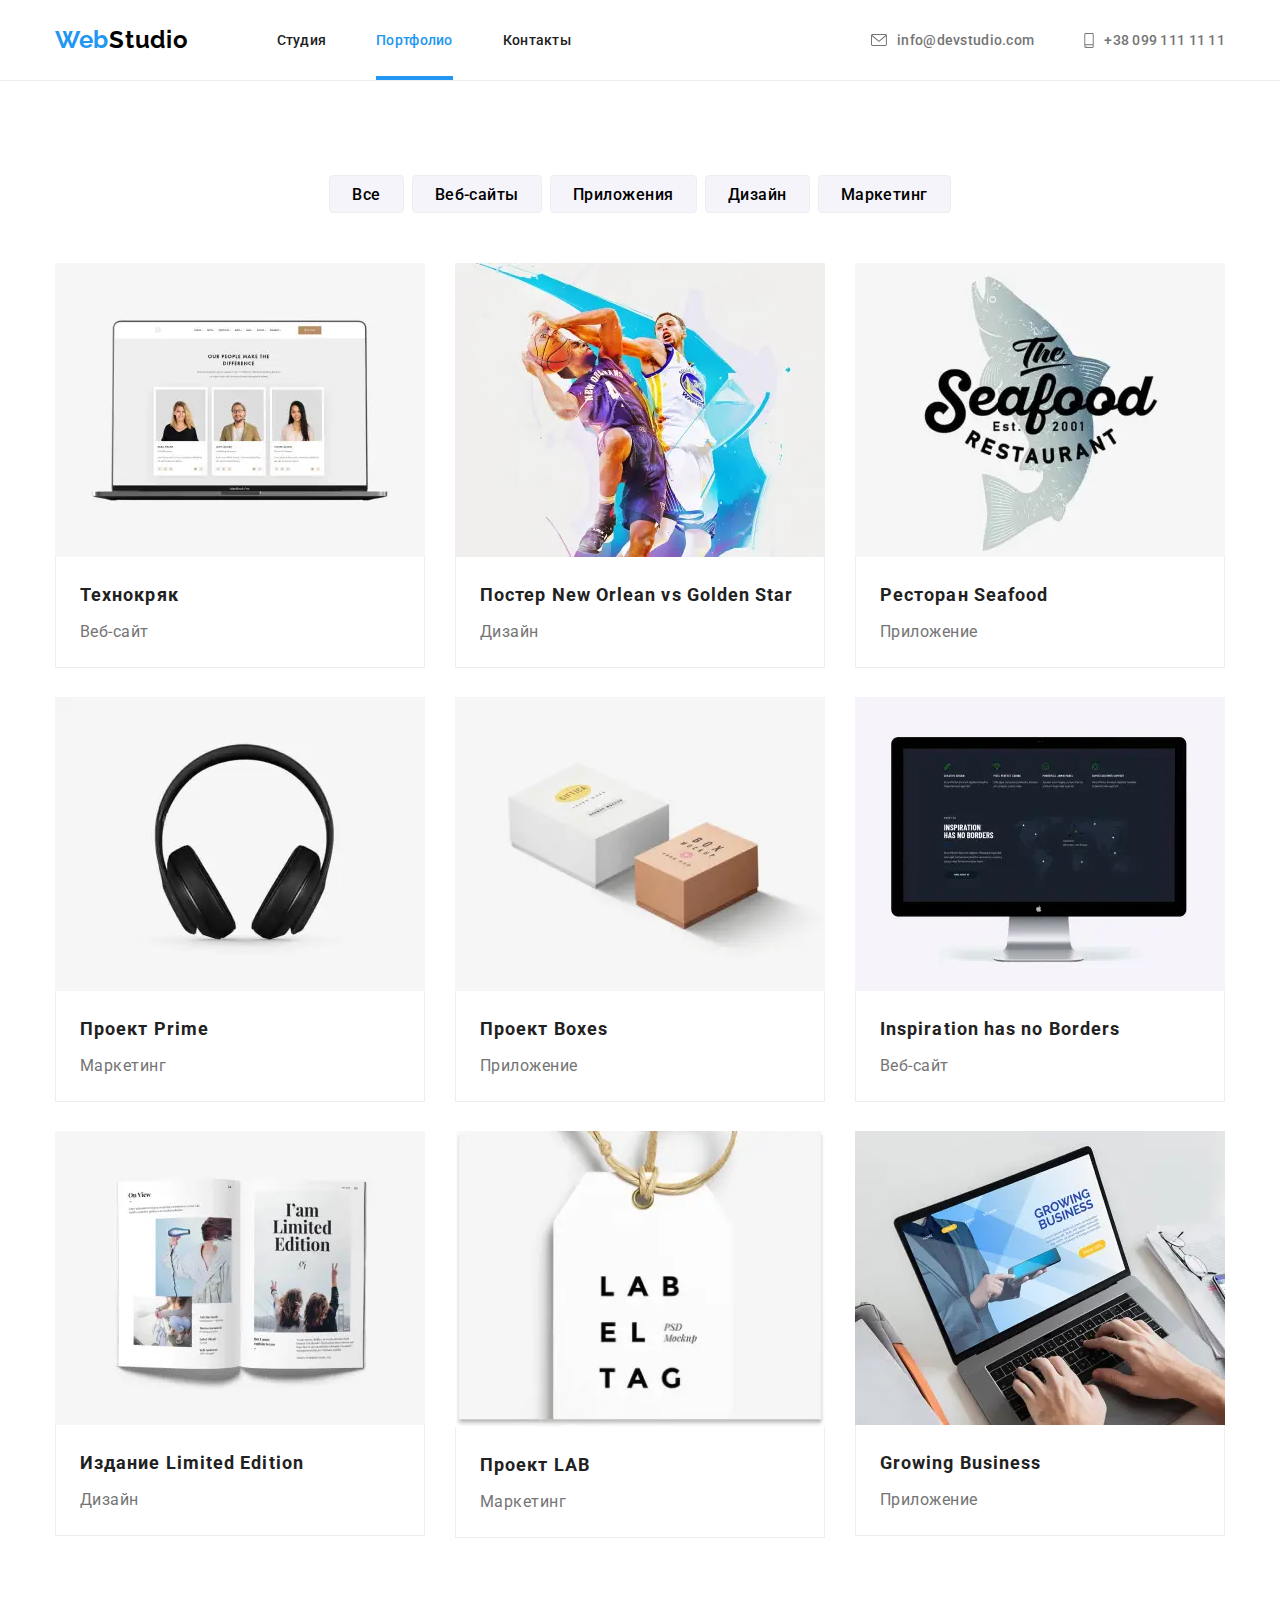
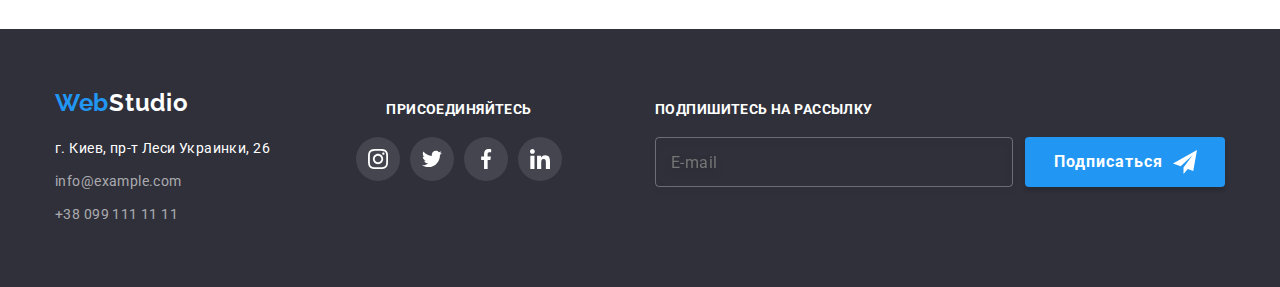
==== commit 5469deaa: "Добавляет оформление портфолио" ====
--- a/portfolio.html
+++ b/portfolio.html
@@ -24,7 +24,7 @@
             Web<span class="logo-half">Studio</span>
           </a>
           <button class="menu-btn" type="button" aria-expanded="true" aria-controls="menu-container" data-menu-button>
-            <svg width="40" height="40" aria-label="Переключатель мобильного меню">
+            <svg class="menu-btn-svg" width="40" height="40" aria-label="Переключатель мобильного меню">
               <use class="menu-btn-close" href="./images/svg/sprite.svg#menu-close"></use>
               <use class="menu-btn-open" href="./images/svg/sprite.svg#menu-open"></use>
             </svg>
@@ -107,9 +107,9 @@
                     <source srcset="./images/portfolio/technocriack-tablet.jpg 1x, ./images/portfolio/technocriack-tablet@2x.jpg 2x"
                       media="(min-width: 768px)">
                     <source srcset="./images/portfolio/technocriack-mobile.webp 1x, ./images/portfolio/technocriack-mobile@2x.webp 2x"
-                      media="(min-width: 320px)" type="image/webp">
+                      media="(max-width: 767px)" type="image/webp">
                     <source srcset="./images/portfolio/technocriack-mobile.jpg 1x, ./images/portfolio/technocriack-mobile@2x.jpg 2x"
-                      media="(min-width: 320px)">
+                      media="(max-width: 767px)">
                     <img src="./images/portfolio/technocriack.jpg" alt="страница сайта на мониторе ноутбука" width="370" height="294" />
                   </picture>                  
                 </div>
@@ -133,9 +133,9 @@
                     <source srcset="./images/portfolio/poster-tablet.jpg 1x, ./images/portfolio/poster-tablet@2x.jpg 2x"
                       media="(min-width: 768px)">
                     <source srcset="./images/portfolio/poster-mobile.webp 1x, ./images/portfolio/poster-mobile@2x.webp 2x"
-                      media="(min-width: 320px)" type="image/webp">
+                      media="(max-width: 767px)" type="image/webp">
                     <source srcset="./images/portfolio/poster-mobile.jpg 1x, ./images/portfolio/poster-mobile@2x.jpg 2x"
-                      media="(min-width: 320px)">
+                      media="(max-width: 767px)">
                     <img src="./images/portfolio/poster.jpg" alt="баскетболиста с мячом пытается блокировать соперник" />
                   </picture>                  
                 </div>
@@ -161,9 +161,9 @@
                     <source srcset="./images/portfolio/seafood-tablet.jpg 1x, ./images/portfolio/seafood-tablet@2x.jpg 2x"
                       media="(min-width: 768px)">
                     <source srcset="./images/portfolio/seafood-mobile.webp 1x, ./images/portfolio/seafood-mobile@2x.webp 2x"
-                      media="(min-width: 320px)" type="image/webp">
+                      media="(max-width: 767px)" type="image/webp">
                     <source srcset="./images/portfolio/seafood-mobile.jpg 1x, ./images/portfolio/seafood-mobile@2x.jpg 2x"
-                      media="(min-width: 320px)">
+                      media="(max-width: 767px)">
                     <img src="./images/portfolio/seafood.jpg" alt="логотип ресторана" />
                   </picture>                  
                 </div>
@@ -189,9 +189,9 @@
                     <source srcset="./images/portfolio/headphones-tablet.jpg 1x, ./images/portfolio/headphones-tablet@2x.jpg 2x"
                       media="(min-width: 768px)">
                     <source srcset="./images/portfolio/headphones-mobile.webp 1x, ./images/portfolio/headphones-mobile@2x.webp 2x"
-                      media="(min-width: 320px)" type="image/webp">
+                      media="(max-width: 767px)" type="image/webp">
                     <source srcset="./images/portfolio/headphones-mobile.jpg 1x, ./images/portfolio/headphones-mobile@2x.jpg 2x"
-                      media="(min-width: 320px)">
+                      media="(max-width: 767px)">
                     <img src="./images/portfolio/headphones.jpg" alt="наушники" />
                   </picture>                  
                 </div>
@@ -216,9 +216,9 @@
                     <source srcset="./images/portfolio/boxes-tablet.jpg 1x, ./images/portfolio/boxes-tablet@2x.jpg 2x"
                       media="(min-width: 768px)">
                     <source srcset="./images/portfolio/boxes-mobile.webp 1x, ./images/portfolio/boxes-mobile@2x.webp 2x"
-                      media="(min-width: 320px)" type="image/webp">
+                      media="(max-width: 767px)" type="image/webp">
                     <source srcset="./images/portfolio/boxes-mobile.jpg 1x, ./images/portfolio/boxes-mobile@2x.jpg 2x"
-                      media="(min-width: 320px)">
+                      media="(max-width: 767px)">
                     <img src="./images/portfolio/boxes.jpg" alt="две коробки" />
                   </picture>                  
                 </div>
@@ -244,9 +244,9 @@
                     <source srcset="./images/portfolio/monitor-tablet.jpg 1x, ./images/portfolio/monitor-tablet@2x.jpg 2x"
                       media="(min-width: 768px)">
                     <source srcset="./images/portfolio/monitor-mobile.webp 1x, ./images/portfolio/monitor-mobile@2x.webp 2x"
-                      media="(min-width: 320px)" type="image/webp">
+                      media="(max-width: 767px)" type="image/webp">
                     <source srcset="./images/portfolio/monitor-mobile.jpg 1x, ./images/portfolio/monitor-mobile@2x.jpg 2x"
-                      media="(min-width: 320px)">
+                      media="(max-width: 767px)">
                     <img src="./images/portfolio/monitor.jpg" alt="страница сайта на мониторе" />    
                   </picture>
               </div>
@@ -272,9 +272,9 @@
                     <source srcset="./images/portfolio/magazine-tablet.jpg 1x, ./images/portfolio/magazine-tablet@2x.jpg 2x"
                       media="(min-width: 768px)">
                     <source srcset="./images/portfolio/magazine-mobile.webp 1x, ./images/portfolio/magazine-mobile@2x.webp 2x"
-                      media="(min-width: 320px)" type="image/webp">
+                      media="(max-width: 767px)" type="image/webp">
                     <source srcset="./images/portfolio/magazine-mobile.jpg 1x, ./images/portfolio/magazine-mobile@2x.jpg 2x"
-                      media="(min-width: 320px)">
+                      media="(max-width: 767px)">
                     <img src="./images/portfolio/magazine.jpg" alt="журнал раскрыт на статье" />
                   </picture>                  
                 </div>
@@ -300,9 +300,9 @@
                     <source srcset="./images/portfolio/label-tablet.jpg 1x, ./images/portfolio/label-tablet@2x.jpg 2x"
                       media="(min-width: 768px)">
                     <source srcset="./images/portfolio/label-mobile.webp 1x, ./images/portfolio/label-mobile@2x.webp 2x"
-                      media="(min-width: 320px)" type="image/webp">
+                      media="(max-width: 767px)" type="image/webp">
                     <source srcset="./images/portfolio/label-mobile.jpg 1x, ./images/portfolio/label-mobile@2x.jpg 2x"
-                      media="(min-width: 320px)">
+                      media="(max-width: 767px)">
                     <img src="./images/portfolio/label.jpg" alt="товарный ярлык" />
                   </picture>                  
                 </div>
@@ -328,9 +328,9 @@
                     <source srcset="./images/portfolio/laptop-tablet.jpg 1x, ./images/portfolio/laptop-tablet@2x.jpg 2x"
                       media="(min-width: 768px)">
                     <source srcset="./images/portfolio/laptop-mobile.webp 1x, ./images/portfolio/laptop-mobile@2x.webp 2x"
-                      media="(min-width: 320px)" type="image/webp">
+                      media="(max-width: 767px)" type="image/webp">
                     <source srcset="./images/portfolio/laptop-mobile.jpg 1x, ./images/portfolio/laptop-mobile@2x.jpg 2x"
-                      media="(min-width: 320px)">
+                      media="(max-width: 767px)">
                     <img src="./images/portfolio/laptop.jpg" alt="человек работает за ноутбуком" />
                   </picture>                  
                 </div>
@@ -351,20 +351,35 @@
     <footer class="footer">
       <div class="container">
         <div class="footer-contacts-list list">
-          <a href="./index.html" class="site-logo link" aria-label="логотип веб-студии" lang="en">Web<span
-              class="logo-var">Studio</span>
+          <a
+            href="./index.html"
+            class="site-logo link"
+            aria-label="логотип веб-студии"
+            lang="en"
+            >Web<span class="logo-var">Studio</span>
           </a>
           <address class="address">
             <ul class="footer-list list">
               <li class="footer-list-item">
-                <a class="footer-list-link link" href="https://goo.gl/maps/6B7yDmjmFDrhYiot9">г. Киев, пр-т Леси Украинки,
-                  26</a>
+                <a
+                  class="footer-list-link link"
+                  href="https://goo.gl/maps/6B7yDmjmFDrhYiot9"
+                  >г. Киев, пр-т Леси Украинки, 26</a
+                >
               </li>
               <li class="footer-list-item">
-                <a class="footer-list-link-contact link" href="mailto:info@example.com">info@example.com</a>
+                <a
+                  class="footer-list-link-contact link"
+                  href="mailto:info@example.com"
+                  >info@example.com</a
+                >
               </li>
               <li class="footer-list-item">
-                <a class="footer-list-link-contact link" href="tel:+380991111111">+38 099 111 11 11</a>
+                <a
+                  class="footer-list-link-contact link"
+                  href="tel:+380991111111"
+                  >+38 099 111 11 11</a
+                >
               </li>
             </ul>
           </address>
@@ -402,7 +417,7 @@
             </li>
           </ul>
         </div>
-        <div class="subscribe">
+       <div class="subscribe">
           <h2 class="subscribe-title">Подпишитесь на рассылку</h2>
           <form class="subscribe-form" action="#" method="get">
             <input class="subscribe-form-input" type="text" name="subscribe-form-input" placeholder="E-mail">
@@ -413,7 +428,7 @@
               </svg>
             </button>
           </form>
-        </div>      
+        </div>            
       </div>
     </footer>
     <script src="./js/menu.js"></script>
--- a/css/portfolio.min.css
+++ b/css/portfolio.min.css
@@ -1,2 +1,2 @@
-*,*::before,*::after{padding:0;margin:0}body{font-family:"Roboto",sans-serif;font-style:normal;color:#757575;background:#fff}.list{list-style:none}.link{text-decoration:none}img{display:block}.address{font-style:normal}@media screen and (min-width: 768px){.address{padding:21px 0}}@media screen and (min-width: 1200px){.address{padding:32px 0}}.section{padding:60px 0}@media screen and (min-width: 1200px){.section{padding:94px 0}}.title{color:#212121}.container{padding:0 15px;margin:0 auto}@media screen and (min-width: 480px){.container{width:480px}}@media screen and (min-width: 768px){.container{width:768px}}@media screen and (min-width: 1200px){.container{width:1200px}}.site-logo{color:#2196f3;font-family:"Raleway",sans-serif;font-weight:bold;font-size:24px;line-height:1.167;letter-spacing:0.03em}@media screen and (min-width: 768px){.site-logo{margin-right:88px}}@media screen and (min-width: 1200px){.site-logo{margin-right:93px;font-size:26px;line-height:1.192}}.navigation .site-logo{padding:16px 0}@media screen and (min-width: 768px) and (max-width: 1199px){.navigation .site-logo{padding:26px 0}}@media screen and (min-width: 1200px){.navigation .site-logo{padding-top:24px;padding-bottom:25px}}.logo-half{color:#000}.logo-var{color:#fff}.navigation{display:flex;align-items:center}@media screen and (max-width: 767px){.navigation{width:480px;justify-content:space-between}}@media screen and (max-width: 1199px){.navigation{width:768px}}@media screen and (min-width: 1200px){.navigation{width:1200px}}.site-nav{display:flex;align-items:center}@media screen and (max-width: 767px){.site-nav{flex-direction:column;margin-bottom:60px}}.site-nav-item{display:flex}.site-nav-item:not(:last-child){margin-bottom:40px}@media screen and (min-width: 768px){.site-nav-item:not(:last-child){margin-bottom:0;margin-right:50px}}.site-nav-item .link{padding:0px}@media screen and (min-width: 768px){.site-nav-item .link{padding:32px 0}}.site-nav-link{color:#212121;font-weight:500;font-size:18px;line-height:1.172;letter-spacing:0.02em;transition:color 250ms cubic-bezier(0.4, 0, 0.2, 1)}@media screen and (min-width: 768px){.site-nav-link{font-size:14px;line-height:1.143}}.site-nav-link:hover,.site-nav-link:focus{color:#2196f3}.current{position:relative;color:#2196f3}.current::after{content:"";position:absolute;left:0;display:block;width:100%;height:4px;background-color:#2196f3}@media screen and (min-width: 768px){.current::after{bottom:0}}.contacts-list{display:flex}@media screen and (max-width: 767px){.contacts-list{align-items:center}}@media screen and (max-width: 1199px){.contacts-list{flex-direction:column}}.contacts-list-link{display:flex;align-items:center;font-weight:500;font-size:18px;line-height:1.667;letter-spacing:0.02em;color:#757575;transition:color 250ms cubic-bezier(0.4, 0, 0.2, 1)}@media screen and (min-width: 768px){.contacts-list-link{font-size:12px}}@media screen and (min-width: 1200px){.contacts-list-link{justify-content:center;font-size:14px;line-height:1.143}}.contacts-list-link:hover,.contacts-list-link:focus{color:#2196f3}.contacts-list-icon{margin-right:10px;fill:#757575;transition:fill 250ms cubic-bezier(0.4, 0, 0.2, 1)}.contacts-list-link:hover .contacts-list-icon,.contacts-list-link:focus .contacts-list-icon{fill:#2196f3}.contacts-list-item:first-child{margin-right:0px}@media screen and (min-width: 1200px){.contacts-list-item:first-child{margin-right:50px}}.envelope{width:16px;height:11px}@media screen and (min-width: 768px){.envelope{width:14px;height:10px}}@media screen and (min-width: 1200px){.envelope{width:16px;height:12px}}.smartphone{width:10px;height:16px}@media screen and (min-width: 768px){.smartphone{height:14px}}@media screen and (min-width: 1200px){.smartphone{height:15px}}.header{position:relative;border-bottom:1px solid #ececec}.header .container{display:flex;align-items:center}.header .address{margin-left:auto}
+.visually-hidden{position:absolute !important;clip:rect(1px 1px 1px 1px);clip:rect(1px, 1px, 1px, 1px);padding:0 !important;border:0 !important;height:1px !important;width:1px !important;overflow:hidden}*,*::before,*::after{padding:0;margin:0}body{font-family:"Roboto",sans-serif;font-style:normal;color:#757575;background:#fff}.list{list-style:none}.link{text-decoration:none}img{display:block;width:100%}.address{font-style:normal}.section{padding:60px 0}@media screen and (min-width: 1200px){.section{padding:94px 0}}.title{color:#212121}.container{padding:0 15px;margin:0 auto}.hero .container{display:flex;flex-direction:column;align-items:center;justify-content:center}@media screen and (min-width: 480px){.container{width:480px}}@media screen and (min-width: 768px){.container{width:768px}}@media screen and (min-width: 1200px){.container{width:1200px}}.site-logo{color:#2196f3;font-family:"Raleway",sans-serif;font-weight:bold;font-size:24px;line-height:1.167;letter-spacing:0.03em}@media screen and (min-width: 768px){.site-logo .header{margin-right:88px}}@media screen and (min-width: 1200px){.site-logo .header{margin-right:93px;font-size:26px;line-height:1.192}}@media screen and (max-width: 1199px){.site-logo .footer{margin-right:0;text-align:center}}.navigation .site-logo{padding:16px 0}@media screen and (min-width: 768px) and (max-width: 1199px){.navigation .site-logo{padding:26px 0}}@media screen and (min-width: 1200px){.navigation .site-logo{padding-top:24px;padding-bottom:25px}}.logo-half{color:#000}.logo-var{color:#fff}.navigation{display:flex;align-items:center}@media screen and (max-width: 767px){.navigation{width:480px;justify-content:space-between}}@media screen and (max-width: 1199px){.navigation{width:768px}}@media screen and (min-width: 1200px){.navigation{width:1200px}}.site-nav{display:flex;align-items:center}@media screen and (max-width: 767px){.site-nav{flex-direction:column;margin-bottom:60px}}.site-nav-item{display:flex}.site-nav-item:not(:last-child){margin-bottom:40px}@media screen and (min-width: 768px){.site-nav-item:not(:last-child){margin-bottom:0;margin-right:50px}}.site-nav-item .link{padding:0px}@media screen and (min-width: 768px){.site-nav-item .link{padding:32px 0}}.site-nav-link{color:#212121;font-weight:500;font-size:18px;line-height:1.172;letter-spacing:0.02em;transition:color 250ms cubic-bezier(0.4, 0, 0.2, 1)}@media screen and (min-width: 768px){.site-nav-link{font-size:14px;line-height:1.143}}.site-nav-link:hover,.site-nav-link:focus{color:#2196f3}.current{position:relative;color:#2196f3}.current::after{content:"";position:absolute;left:0;bottom:0;display:block;width:100%;height:4px;background-color:#2196f3}@media screen and (min-width: 768px){.current::after{bottom:0}}.contacts-list{display:flex}@media screen and (max-width: 767px){.contacts-list{align-items:center}}@media screen and (max-width: 1199px){.contacts-list{flex-direction:column}}.contacts-list-link{display:flex;align-items:center;font-weight:500;font-size:18px;line-height:1.667;letter-spacing:0.02em;color:#757575;transition:color 250ms cubic-bezier(0.4, 0, 0.2, 1)}@media screen and (min-width: 768px){.contacts-list-link{font-size:12px}}@media screen and (min-width: 1200px){.contacts-list-link{justify-content:center;font-size:14px;line-height:1.143}}.contacts-list-link:hover,.contacts-list-link:focus{color:#2196f3}.contacts-list-icon{margin-right:10px;fill:#757575;transition:fill 250ms cubic-bezier(0.4, 0, 0.2, 1)}.contacts-list-link:hover .contacts-list-icon,.contacts-list-link:focus .contacts-list-icon{fill:#2196f3}.contacts-list-item:first-child{margin-right:0px}@media screen and (min-width: 1200px){.contacts-list-item:first-child{margin-right:50px}}.envelope{width:16px;height:11px}@media screen and (min-width: 768px){.envelope{width:14px;height:10px}}@media screen and (min-width: 1200px){.envelope{width:16px;height:12px}}.smartphone{width:10px;height:16px}@media screen and (min-width: 768px){.smartphone{height:14px}}@media screen and (min-width: 1200px){.smartphone{height:15px}}.menu-btn{display:inline-flex;margin:0;padding:0;border:none;background-color:transparent;cursor:pointer}@media screen and (min-width: 768px){.menu-btn{display:none}}.menu-btn-close:hover,.menu-btn-open:hover,.menu-btn-close:focus,.menu-btn-open:focus{fill:#2196f3}.menu-btn .menu-btn-close{display:none}.menu-btn.is-open .menu-btn-close{display:block}.menu-btn.is-open .menu-btn-open{display:none}.menu-container{display:flex;background-color:#fff;text-align:center}.menu-container.is-open{display:block}@media screen and (max-width: 767px){.menu-container{position:absolute;top:100%;left:0;width:100%;display:none;padding:60px;font-size:18px}}@media screen and (min-width: 768px){.menu-container{display:flex;justify-content:space-between;flex-grow:1}}.social-networks{display:flex;justify-content:center}.social-networks-link{display:flex;align-items:center;justify-content:center;width:44px;height:44px;border-radius:50%;background-color:#fff;transition:background-color 250ms cubic-bezier(0.4, 0, 0.2, 1)}.social-networks-link:hover,.social-networks-link:focus{background-color:#2196f3}.footer .social-networks-link{background-color:rgba(255,255,255,0.1);transition:background-color 250ms cubic-bezier(0.4, 0, 0.2, 1)}.social-networks-item:not(:last-child){margin-right:10px}.social-networks-svg{width:20px;height:20px;fill:#afb1b8;transition:fill 250ms cubic-bezier(0.4, 0, 0.2, 1)}.social-networks-link:hover .social-networks-svg,.social-networks-link:focus .social-networks-svg{fill:#fff}.footer .social-networks-svg{width:20px;height:20px;fill:#fff}@media screen and (max-width: 767px){.subscribe{padding-top:60px}}@media screen and (max-width: 1199px){.subscribe{flex-direction:column;align-items:center}}@media screen and (min-width: 1200px){.subscribe{padding-top:12px;margin-left:93px}}.subscribe-title{font-weight:bold;font-size:14px;line-height:1, 142;letter-spacing:0.03em;text-transform:uppercase;color:#fff}@media screen and (max-width: 1199px){.subscribe-title{text-align:center}}.subscribe-btn{position:relative;width:200px;height:50px;padding-top:10px;padding-bottom:10px;padding-left:29px;padding-right:62px;font-weight:bold;font-size:16px;line-height:1, 875;display:flex;align-items:center;letter-spacing:0.06em;color:#fff;background:#2196f3;box-shadow:0px 4px 4px rgba(0,0,0,0.15);border-radius:4px;border:none}@media screen and (min-width: 1200px){.subscribe-btn{margin-left:12px;padding-left:29px}}.subscribe-btn-svg{width:24px;height:24px;position:absolute;bottom:13px;right:28px}.subscribe-form{display:flex;align-items:center;padding-top:20px}@media screen and (max-width: 1199px){.subscribe-form{flex-direction:column}}.subscribe-form-input{width:100%;height:50px;padding-left:16px;border:1px solid rgba(255,255,255,0.3);box-sizing:border-box;filter:drop-shadow(0px 4px 4px rgba(0,0,0,0.15));border-radius:4px;background-color:transparent;font-size:16px;line-height:1.25;align-items:center;letter-spacing:0.03em;color:rgba(255,255,255,0.6)}@media screen and (min-width: 768px){.subscribe-form-input{width:450px}}@media screen and (max-width: 1199px){.subscribe-form-input{margin-bottom:20px}}@media screen and (min-width: 1200px){.subscribe-form-input{width:358px;padding-left:15px}}.subscribe-form-input:focus{outline:none}.header{position:relative;border-bottom:1px solid #ececec}.header .container{display:flex;align-items:center}.header .address{margin-left:auto}@media screen and (min-width: 768px){.header .address{padding:21px 0}}@media screen and (min-width: 1200px){.header .address{padding:32px 0}}@media screen and (min-width: 768px){.header .site-logo{margin-right:88px}}.portfolio-buttons{display:flex;justify-content:flex-start;flex-wrap:wrap}@media screen and (max-width: 767px){.portfolio-buttons{margin-bottom:40px}}@media screen and (min-width: 768px){.portfolio-buttons{margin-bottom:40px;justify-content:center}}@media screen and (min-width: 1200px){.portfolio-buttons{margin-bottom:50px}}.portfolio-btn:not(:last-child){margin-right:8px}@media screen and (max-width: 767px){.portfolio-btn:not(:nth-last-child(-n+2)){margin-bottom:15px}}.portfolio-selection-btn{height:38px;padding:6px 22px;border:1px solid #eeeeee;box-sizing:border-box;box-shadow:none;border-radius:4px;background-color:#f5f4fa;font-weight:500;font-size:16px;line-height:1.625;text-align:center;letter-spacing:0.03em;cursor:pointer;transition:color 250ms cubic-bezier(0.4, 0, 0.2, 1),background-color 250ms cubic-bezier(0.4, 0, 0.2, 1),box-shadow 250ms cubic-bezier(0.4, 0, 0.2, 1)}.portfolio-selection-btn:hover,.portfolio-selection-btn:focus{border:1px solid #eeeeee;box-sizing:border-box;box-shadow:0px 3px 1px rgba(0,0,0,0.1),0px 1px 2px rgba(0,0,0,0.08),0px 2px 2px rgba(0,0,0,0.12);border-radius:4px;color:#fff;background-color:#2196f3}.portfolio-list{display:flex;flex-wrap:wrap}@media screen and (max-width: 767px){.portfolio-list{justify-content:center}}.portfolio-item{display:flex;box-sizing:border-box;height:404px;margin-bottom:30px;background:#fff}@media screen and (min-width: 768px) and (max-width: 1199px){.portfolio-item{width:354px}.portfolio-item:nth-child(odd){margin-right:30px}}@media screen and (min-width: 1200px){.portfolio-item{width:370px}.portfolio-item:not(:nth-child(3n)){margin-right:30px}.portfolio-item:nth-last-child(-n+3){margin-bottom:0px}}.portfolio-item-link{display:block;box-shadow:none;transition:box-shadow 250ms cubic-bezier(0.4, 0, 0.2, 1)}.portfolio-item-link:hover,.portfolio-item-link:focus{box-shadow:0px 1px 1px rgba(0,0,0,0.12),0px 4px 4px rgba(0,0,0,0.06),1px 4px 6px rgba(0,0,0,0.16)}.portfolio-item-box{padding:20px 24px;border:1px solid #eeeeee;border-top:none}.portfolio-item-title{margin-bottom:4px;font-weight:bold;font-size:18px;line-height:2;letter-spacing:0.06em}.portfolio-item-desc{color:#757575;font-weight:normal;font-size:16px;line-height:1.875;letter-spacing:0.03em}.portfolio-item-img{position:relative;display:block;overflow:hidden}.portfolio-item-img::after{content:"Технокряк это современная площадка распространения коронавируса. Компании используют эту платформу для цифрового шпионажа и атак на защищённые сервера конкурентов.";position:absolute;display:block;top:0;bottom:0;width:100%;height:100%;padding:63px 24px;font-size:18px;line-height:28px;letter-spacing:0.03em;color:#fff;background-color:rgba(33,150,243,0.9);transform:translateY(100%);transition:transform 250ms cubic-bezier(0.4, 0, 0.2, 1)}.portfolio-item-link:hover .portfolio-item-img::after,.portfolio-item-link:focus .portfolio-item-img::after{transform:translateY(0%)}.footer{background-color:#2f303a}.footer .container{display:flex;flex-wrap:wrap;justify-content:center;margin-left:auto;margin-right:auto;padding-bottom:60px;padding-top:60px;padding-left:15px;padding-right:15px}@media screen and (max-width: 767px){.footer .container{flex-direction:column}}.footer .address{margin-top:20px}@media screen and (min-width: 1200px){.footer .address{width:231px}}.footer-contacts-list{display:flex;flex-direction:column}@media screen and (min-width: 320px) and (max-width: 1199px){.footer-contacts-list{text-align:center;padding-bottom:60px}}@media screen and (min-width: 768px){.footer-contacts-list{margin-right:165px}}@media screen and (min-width: 1200px){.footer-contacts-list{margin-right:70px}}.footer-list-item:not(:last-child){margin-bottom:8px}@media screen and (min-width: 1200px){.footer-list-item:not(:last-child){margin-bottom:9px}}.footer-list-link{color:#fff;font-weight:normal;font-size:14px;line-height:1.714;letter-spacing:0.03em;transition:color 250ms cubic-bezier(0.4, 0, 0.2, 1)}.footer-list-link:hover,.footer-list-link:focus{color:#2196f3}.footer-list-link-contact{color:rgba(255,255,255,0.6);font-weight:normal;font-size:14px;line-height:1.714;letter-spacing:0.03em;transition:color 250ms cubic-bezier(0.4, 0, 0.2, 1)}.footer-list-link-contact:hover,.footer-list-link-contact:focus{color:#2196f3}@media screen and (min-width: 768px) and (max-width: 1199px){.footer-social-networks{margin-top:5px}}@media screen and (min-width: 1200px){.footer-social-networks{padding-top:12px}}.social-networks-title{margin-bottom:20px;font-weight:bold;font-size:14px;line-height:16px;letter-spacing:0.03em;text-transform:uppercase;text-align:center;color:#fff}.social-networks-link:hover,.social-networks-link:focus{background-color:#2196f3}
 /*# sourceMappingURL=portfolio.min.css.map */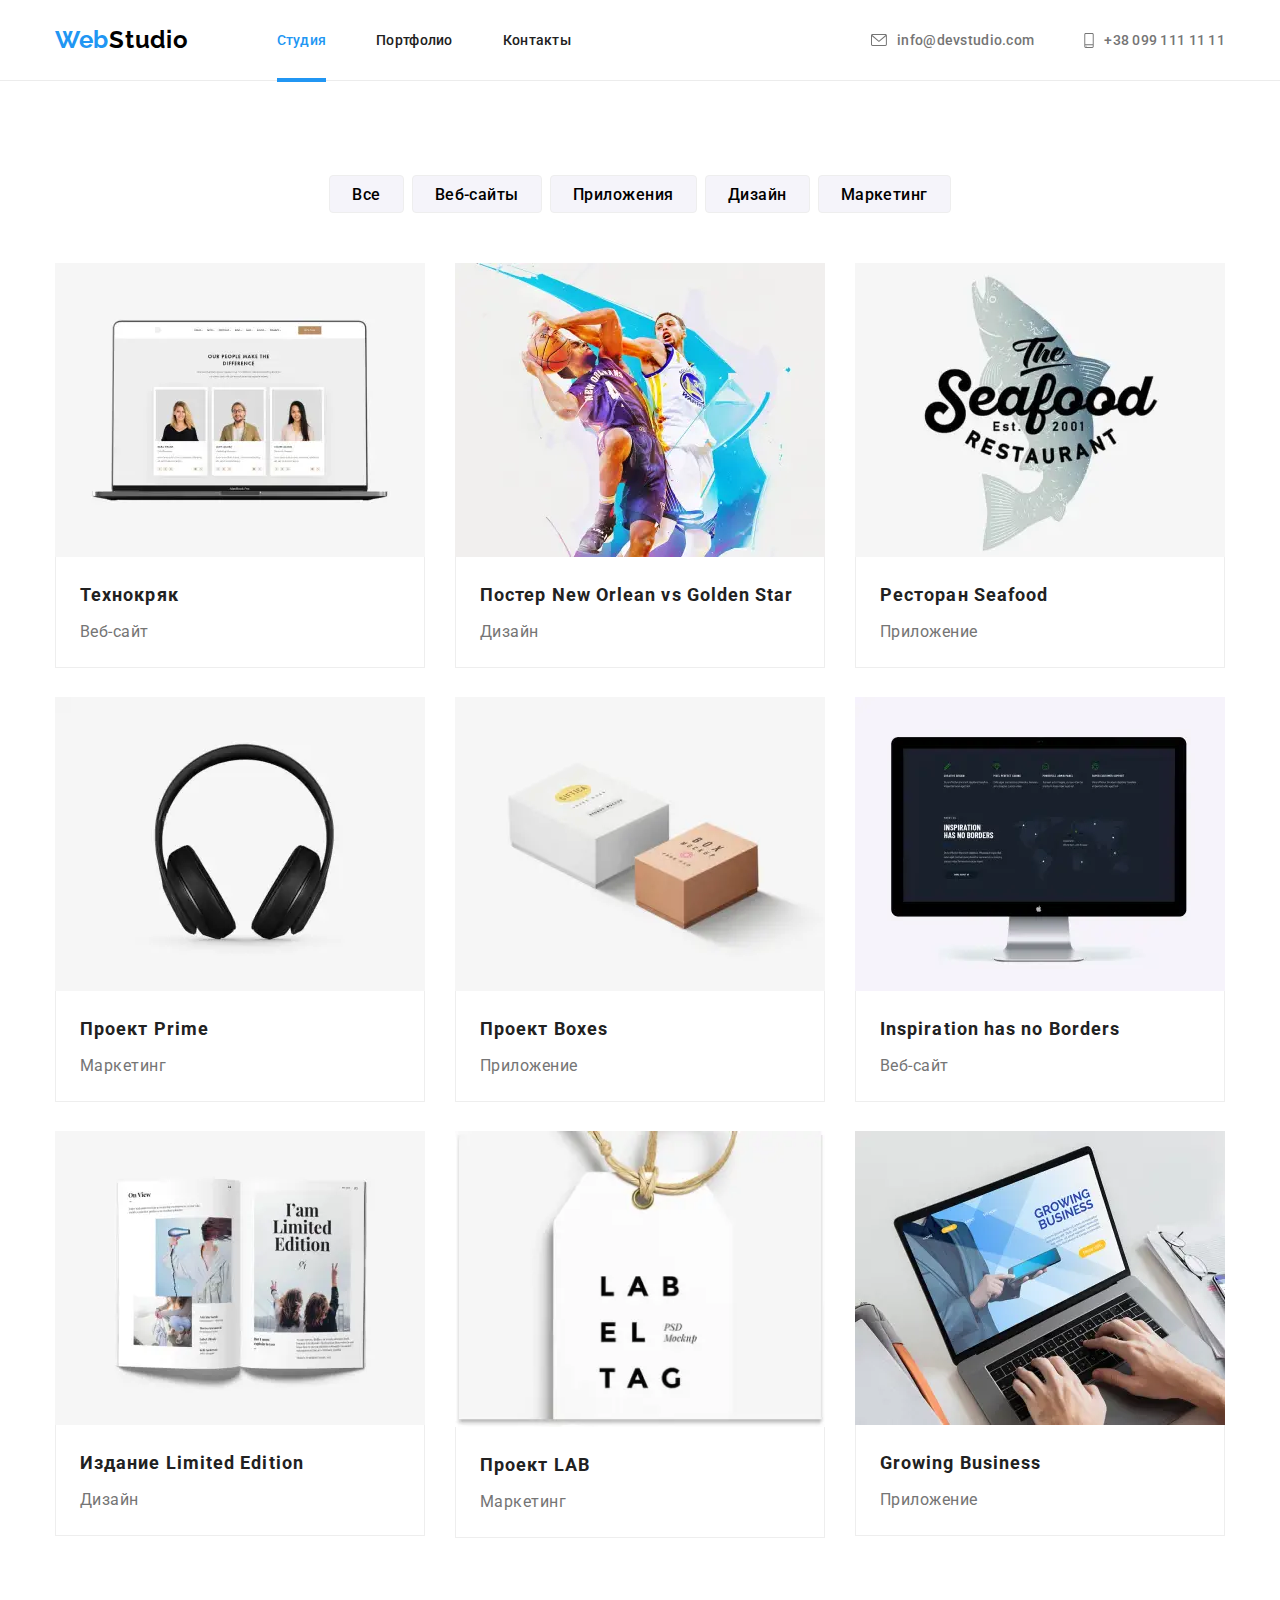
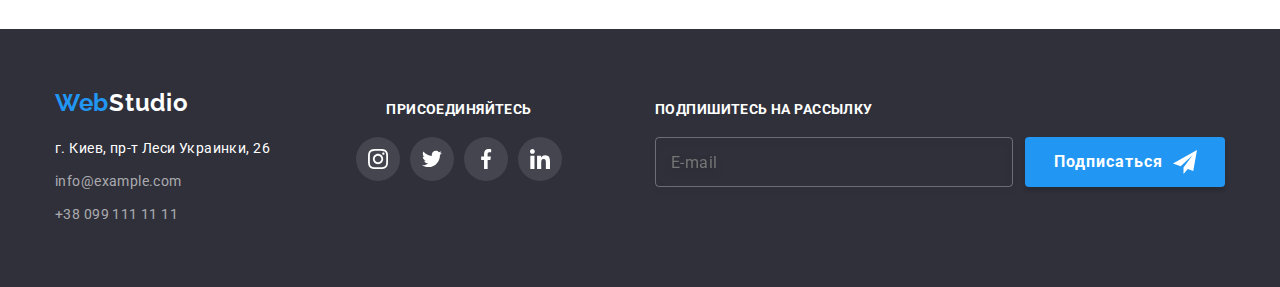
==== commit f613cbb4: "исправление стилей элементов в header" ====
--- a/portfolio.html
+++ b/portfolio.html
@@ -24,7 +24,7 @@
             Web<span class="logo-half">Studio</span>
           </a>
           <button class="menu-btn" type="button" aria-expanded="true" aria-controls="menu-container" data-menu-button>
-            <svg class="menu-btn-svg" width="40" height="40" aria-label="Переключатель мобильного меню">
+            <svg width="40" height="40" aria-label="Переключатель мобильного меню">
               <use class="menu-btn-close" href="./images/svg/sprite.svg#menu-close"></use>
               <use class="menu-btn-open" href="./images/svg/sprite.svg#menu-open"></use>
             </svg>
@@ -34,10 +34,10 @@
             <div class="site-nav-section">
               <ul class="site-nav list">
                 <li class="site-nav-item">
-                  <a class="site-nav-link link" href="./index.html">Студия</a>
+                  <a class="site-nav-link link current" href="./index.html">Студия</a>
                 </li>
                 <li class="site-nav-item">
-                  <a class="site-nav-link link current" href="./portfolio.html">Портфолио</a>
+                  <a class="site-nav-link link" href="./portfolio.html">Портфолио</a>
                 </li>
                 <li class="site-nav-item">
                   <a class="site-nav-link link" href="">Контакты</a>
--- a/css/portfolio.min.css
+++ b/css/portfolio.min.css
@@ -1,2 +1,2 @@
-.visually-hidden{position:absolute !important;clip:rect(1px 1px 1px 1px);clip:rect(1px, 1px, 1px, 1px);padding:0 !important;border:0 !important;height:1px !important;width:1px !important;overflow:hidden}*,*::before,*::after{padding:0;margin:0}body{font-family:"Roboto",sans-serif;font-style:normal;color:#757575;background:#fff}.list{list-style:none}.link{text-decoration:none}img{display:block;width:100%}.address{font-style:normal}.section{padding:60px 0}@media screen and (min-width: 1200px){.section{padding:94px 0}}.title{color:#212121}.container{padding:0 15px;margin:0 auto}.hero .container{display:flex;flex-direction:column;align-items:center;justify-content:center}@media screen and (min-width: 480px){.container{width:480px}}@media screen and (min-width: 768px){.container{width:768px}}@media screen and (min-width: 1200px){.container{width:1200px}}.site-logo{color:#2196f3;font-family:"Raleway",sans-serif;font-weight:bold;font-size:24px;line-height:1.167;letter-spacing:0.03em}@media screen and (min-width: 768px){.site-logo .header{margin-right:88px}}@media screen and (min-width: 1200px){.site-logo .header{margin-right:93px;font-size:26px;line-height:1.192}}@media screen and (max-width: 1199px){.site-logo .footer{margin-right:0;text-align:center}}.navigation .site-logo{padding:16px 0}@media screen and (min-width: 768px) and (max-width: 1199px){.navigation .site-logo{padding:26px 0}}@media screen and (min-width: 1200px){.navigation .site-logo{padding-top:24px;padding-bottom:25px}}.logo-half{color:#000}.logo-var{color:#fff}.navigation{display:flex;align-items:center}@media screen and (max-width: 767px){.navigation{width:480px;justify-content:space-between}}@media screen and (max-width: 1199px){.navigation{width:768px}}@media screen and (min-width: 1200px){.navigation{width:1200px}}.site-nav{display:flex;align-items:center}@media screen and (max-width: 767px){.site-nav{flex-direction:column;margin-bottom:60px}}.site-nav-item{display:flex}.site-nav-item:not(:last-child){margin-bottom:40px}@media screen and (min-width: 768px){.site-nav-item:not(:last-child){margin-bottom:0;margin-right:50px}}.site-nav-item .link{padding:0px}@media screen and (min-width: 768px){.site-nav-item .link{padding:32px 0}}.site-nav-link{color:#212121;font-weight:500;font-size:18px;line-height:1.172;letter-spacing:0.02em;transition:color 250ms cubic-bezier(0.4, 0, 0.2, 1)}@media screen and (min-width: 768px){.site-nav-link{font-size:14px;line-height:1.143}}.site-nav-link:hover,.site-nav-link:focus{color:#2196f3}.current{position:relative;color:#2196f3}.current::after{content:"";position:absolute;left:0;bottom:0;display:block;width:100%;height:4px;background-color:#2196f3}@media screen and (min-width: 768px){.current::after{bottom:0}}.contacts-list{display:flex}@media screen and (max-width: 767px){.contacts-list{align-items:center}}@media screen and (max-width: 1199px){.contacts-list{flex-direction:column}}.contacts-list-link{display:flex;align-items:center;font-weight:500;font-size:18px;line-height:1.667;letter-spacing:0.02em;color:#757575;transition:color 250ms cubic-bezier(0.4, 0, 0.2, 1)}@media screen and (min-width: 768px){.contacts-list-link{font-size:12px}}@media screen and (min-width: 1200px){.contacts-list-link{justify-content:center;font-size:14px;line-height:1.143}}.contacts-list-link:hover,.contacts-list-link:focus{color:#2196f3}.contacts-list-icon{margin-right:10px;fill:#757575;transition:fill 250ms cubic-bezier(0.4, 0, 0.2, 1)}.contacts-list-link:hover .contacts-list-icon,.contacts-list-link:focus .contacts-list-icon{fill:#2196f3}.contacts-list-item:first-child{margin-right:0px}@media screen and (min-width: 1200px){.contacts-list-item:first-child{margin-right:50px}}.envelope{width:16px;height:11px}@media screen and (min-width: 768px){.envelope{width:14px;height:10px}}@media screen and (min-width: 1200px){.envelope{width:16px;height:12px}}.smartphone{width:10px;height:16px}@media screen and (min-width: 768px){.smartphone{height:14px}}@media screen and (min-width: 1200px){.smartphone{height:15px}}.menu-btn{display:inline-flex;margin:0;padding:0;border:none;background-color:transparent;cursor:pointer}@media screen and (min-width: 768px){.menu-btn{display:none}}.menu-btn-close:hover,.menu-btn-open:hover,.menu-btn-close:focus,.menu-btn-open:focus{fill:#2196f3}.menu-btn .menu-btn-close{display:none}.menu-btn.is-open .menu-btn-close{display:block}.menu-btn.is-open .menu-btn-open{display:none}.menu-container{display:flex;background-color:#fff;text-align:center}.menu-container.is-open{display:block}@media screen and (max-width: 767px){.menu-container{position:absolute;top:100%;left:0;width:100%;display:none;padding:60px;font-size:18px}}@media screen and (min-width: 768px){.menu-container{display:flex;justify-content:space-between;flex-grow:1}}.social-networks{display:flex;justify-content:center}.social-networks-link{display:flex;align-items:center;justify-content:center;width:44px;height:44px;border-radius:50%;background-color:#fff;transition:background-color 250ms cubic-bezier(0.4, 0, 0.2, 1)}.social-networks-link:hover,.social-networks-link:focus{background-color:#2196f3}.footer .social-networks-link{background-color:rgba(255,255,255,0.1);transition:background-color 250ms cubic-bezier(0.4, 0, 0.2, 1)}.social-networks-item:not(:last-child){margin-right:10px}.social-networks-svg{width:20px;height:20px;fill:#afb1b8;transition:fill 250ms cubic-bezier(0.4, 0, 0.2, 1)}.social-networks-link:hover .social-networks-svg,.social-networks-link:focus .social-networks-svg{fill:#fff}.footer .social-networks-svg{width:20px;height:20px;fill:#fff}@media screen and (max-width: 767px){.subscribe{padding-top:60px}}@media screen and (max-width: 1199px){.subscribe{flex-direction:column;align-items:center}}@media screen and (min-width: 1200px){.subscribe{padding-top:12px;margin-left:93px}}.subscribe-title{font-weight:bold;font-size:14px;line-height:1, 142;letter-spacing:0.03em;text-transform:uppercase;color:#fff}@media screen and (max-width: 1199px){.subscribe-title{text-align:center}}.subscribe-btn{position:relative;width:200px;height:50px;padding-top:10px;padding-bottom:10px;padding-left:29px;padding-right:62px;font-weight:bold;font-size:16px;line-height:1, 875;display:flex;align-items:center;letter-spacing:0.06em;color:#fff;background:#2196f3;box-shadow:0px 4px 4px rgba(0,0,0,0.15);border-radius:4px;border:none}@media screen and (min-width: 1200px){.subscribe-btn{margin-left:12px;padding-left:29px}}.subscribe-btn-svg{width:24px;height:24px;position:absolute;bottom:13px;right:28px}.subscribe-form{display:flex;align-items:center;padding-top:20px}@media screen and (max-width: 1199px){.subscribe-form{flex-direction:column}}.subscribe-form-input{width:100%;height:50px;padding-left:16px;border:1px solid rgba(255,255,255,0.3);box-sizing:border-box;filter:drop-shadow(0px 4px 4px rgba(0,0,0,0.15));border-radius:4px;background-color:transparent;font-size:16px;line-height:1.25;align-items:center;letter-spacing:0.03em;color:rgba(255,255,255,0.6)}@media screen and (min-width: 768px){.subscribe-form-input{width:450px}}@media screen and (max-width: 1199px){.subscribe-form-input{margin-bottom:20px}}@media screen and (min-width: 1200px){.subscribe-form-input{width:358px;padding-left:15px}}.subscribe-form-input:focus{outline:none}.header{position:relative;border-bottom:1px solid #ececec}.header .container{display:flex;align-items:center}.header .address{margin-left:auto}@media screen and (min-width: 768px){.header .address{padding:21px 0}}@media screen and (min-width: 1200px){.header .address{padding:32px 0}}@media screen and (min-width: 768px){.header .site-logo{margin-right:88px}}.portfolio-buttons{display:flex;justify-content:flex-start;flex-wrap:wrap}@media screen and (max-width: 767px){.portfolio-buttons{margin-bottom:40px}}@media screen and (min-width: 768px){.portfolio-buttons{margin-bottom:40px;justify-content:center}}@media screen and (min-width: 1200px){.portfolio-buttons{margin-bottom:50px}}.portfolio-btn:not(:last-child){margin-right:8px}@media screen and (max-width: 767px){.portfolio-btn:not(:nth-last-child(-n+2)){margin-bottom:15px}}.portfolio-selection-btn{height:38px;padding:6px 22px;border:1px solid #eeeeee;box-sizing:border-box;box-shadow:none;border-radius:4px;background-color:#f5f4fa;font-weight:500;font-size:16px;line-height:1.625;text-align:center;letter-spacing:0.03em;cursor:pointer;transition:color 250ms cubic-bezier(0.4, 0, 0.2, 1),background-color 250ms cubic-bezier(0.4, 0, 0.2, 1),box-shadow 250ms cubic-bezier(0.4, 0, 0.2, 1)}.portfolio-selection-btn:hover,.portfolio-selection-btn:focus{border:1px solid #eeeeee;box-sizing:border-box;box-shadow:0px 3px 1px rgba(0,0,0,0.1),0px 1px 2px rgba(0,0,0,0.08),0px 2px 2px rgba(0,0,0,0.12);border-radius:4px;color:#fff;background-color:#2196f3}.portfolio-list{display:flex;flex-wrap:wrap}@media screen and (max-width: 767px){.portfolio-list{justify-content:center}}.portfolio-item{display:flex;box-sizing:border-box;height:404px;margin-bottom:30px;background:#fff}@media screen and (min-width: 768px) and (max-width: 1199px){.portfolio-item{width:354px}.portfolio-item:nth-child(odd){margin-right:30px}}@media screen and (min-width: 1200px){.portfolio-item{width:370px}.portfolio-item:not(:nth-child(3n)){margin-right:30px}.portfolio-item:nth-last-child(-n+3){margin-bottom:0px}}.portfolio-item-link{display:block;box-shadow:none;transition:box-shadow 250ms cubic-bezier(0.4, 0, 0.2, 1)}.portfolio-item-link:hover,.portfolio-item-link:focus{box-shadow:0px 1px 1px rgba(0,0,0,0.12),0px 4px 4px rgba(0,0,0,0.06),1px 4px 6px rgba(0,0,0,0.16)}.portfolio-item-box{padding:20px 24px;border:1px solid #eeeeee;border-top:none}.portfolio-item-title{margin-bottom:4px;font-weight:bold;font-size:18px;line-height:2;letter-spacing:0.06em}.portfolio-item-desc{color:#757575;font-weight:normal;font-size:16px;line-height:1.875;letter-spacing:0.03em}.portfolio-item-img{position:relative;display:block;overflow:hidden}.portfolio-item-img::after{content:"Технокряк это современная площадка распространения коронавируса. Компании используют эту платформу для цифрового шпионажа и атак на защищённые сервера конкурентов.";position:absolute;display:block;top:0;bottom:0;width:100%;height:100%;padding:63px 24px;font-size:18px;line-height:28px;letter-spacing:0.03em;color:#fff;background-color:rgba(33,150,243,0.9);transform:translateY(100%);transition:transform 250ms cubic-bezier(0.4, 0, 0.2, 1)}.portfolio-item-link:hover .portfolio-item-img::after,.portfolio-item-link:focus .portfolio-item-img::after{transform:translateY(0%)}.footer{background-color:#2f303a}.footer .container{display:flex;flex-wrap:wrap;justify-content:center;margin-left:auto;margin-right:auto;padding-bottom:60px;padding-top:60px;padding-left:15px;padding-right:15px}@media screen and (max-width: 767px){.footer .container{flex-direction:column}}.footer .address{margin-top:20px}@media screen and (min-width: 1200px){.footer .address{width:231px}}.footer-contacts-list{display:flex;flex-direction:column}@media screen and (min-width: 320px) and (max-width: 1199px){.footer-contacts-list{text-align:center;padding-bottom:60px}}@media screen and (min-width: 768px){.footer-contacts-list{margin-right:165px}}@media screen and (min-width: 1200px){.footer-contacts-list{margin-right:70px}}.footer-list-item:not(:last-child){margin-bottom:8px}@media screen and (min-width: 1200px){.footer-list-item:not(:last-child){margin-bottom:9px}}.footer-list-link{color:#fff;font-weight:normal;font-size:14px;line-height:1.714;letter-spacing:0.03em;transition:color 250ms cubic-bezier(0.4, 0, 0.2, 1)}.footer-list-link:hover,.footer-list-link:focus{color:#2196f3}.footer-list-link-contact{color:rgba(255,255,255,0.6);font-weight:normal;font-size:14px;line-height:1.714;letter-spacing:0.03em;transition:color 250ms cubic-bezier(0.4, 0, 0.2, 1)}.footer-list-link-contact:hover,.footer-list-link-contact:focus{color:#2196f3}@media screen and (min-width: 768px) and (max-width: 1199px){.footer-social-networks{margin-top:5px}}@media screen and (min-width: 1200px){.footer-social-networks{padding-top:12px}}.social-networks-title{margin-bottom:20px;font-weight:bold;font-size:14px;line-height:16px;letter-spacing:0.03em;text-transform:uppercase;text-align:center;color:#fff}.social-networks-link:hover,.social-networks-link:focus{background-color:#2196f3}
+.visually-hidden{position:absolute !important;clip:rect(1px 1px 1px 1px);clip:rect(1px, 1px, 1px, 1px);padding:0 !important;border:0 !important;height:1px !important;width:1px !important;overflow:hidden}*,*::before,*::after{padding:0;margin:0}body{font-family:"Roboto",sans-serif;font-style:normal;color:#757575;background:#fff}.list{list-style:none}.link{text-decoration:none}img{display:block;width:100%}.address{font-style:normal}.section{padding:60px 0}@media screen and (min-width: 1200px){.section{padding:94px 0}}.title{color:#212121}.container{padding:0 15px;margin:0 auto}.hero .container{display:flex;flex-direction:column;align-items:center;justify-content:center}@media screen and (min-width: 480px){.container{width:480px}}@media screen and (min-width: 768px){.container{width:768px}}@media screen and (min-width: 1200px){.container{width:1200px}}.site-logo{color:#2196f3;font-family:"Raleway",sans-serif;font-weight:bold;font-size:24px;line-height:1.167;letter-spacing:0.03em}@media screen and (min-width: 768px){.site-logo .header{margin-right:88px}}@media screen and (min-width: 1200px){.site-logo .header{margin-right:93px;font-size:26px;line-height:1.192}}@media screen and (max-width: 1199px){.site-logo .footer{margin-right:0;text-align:center}}.navigation .site-logo{padding:16px 0}@media screen and (min-width: 768px) and (max-width: 1199px){.navigation .site-logo{padding:26px 0}}@media screen and (min-width: 1200px){.navigation .site-logo{padding-top:24px;padding-bottom:25px}}.logo-half{color:#000}.logo-var{color:#fff}.navigation{display:flex;align-items:center}@media screen and (max-width: 767px){.navigation{width:480px;justify-content:space-between}}@media screen and (max-width: 1199px){.navigation{width:768px}}@media screen and (min-width: 1200px){.navigation{width:1200px}}.site-nav{display:flex;align-items:center}@media screen and (max-width: 767px){.site-nav{flex-direction:column;margin-bottom:60px}}.site-nav-item{display:flex}.site-nav-item:not(:last-child){margin-bottom:40px}@media screen and (min-width: 768px){.site-nav-item:not(:last-child){margin-bottom:0;margin-right:50px}}.site-nav-item .link{padding:0px}@media screen and (min-width: 768px){.site-nav-item .link{padding:32px 0}}.site-nav-link{color:#212121;font-weight:500;font-size:18px;line-height:1.172;letter-spacing:0.02em;transition:color 250ms cubic-bezier(0.4, 0, 0.2, 1)}@media screen and (min-width: 768px){.site-nav-link{font-size:14px;line-height:1.143}}.site-nav-link:hover,.site-nav-link:focus{color:#2196f3}.current{position:relative;color:#2196f3}.current::after{content:"";position:absolute;left:0;bottom:0;display:block;width:100%;height:4px;background-color:#2196f3}@media screen and (max-width: 767px){.current::after{bottom:-10px}}@media screen and (min-width: 768px){.current::after{bottom:-2px}}.contacts-list{display:flex}@media screen and (max-width: 767px){.contacts-list{align-items:center}}@media screen and (max-width: 1199px){.contacts-list{flex-direction:column}}.contacts-list-link{display:flex;align-items:center;font-weight:500;font-size:18px;line-height:1.667;letter-spacing:0.02em;color:#757575;transition:color 250ms cubic-bezier(0.4, 0, 0.2, 1)}@media screen and (min-width: 768px){.contacts-list-link{font-size:12px}}@media screen and (min-width: 1200px){.contacts-list-link{justify-content:center;font-size:14px;line-height:1.143}}.contacts-list-link:hover,.contacts-list-link:focus{color:#2196f3}.contacts-list-icon{margin-right:10px;fill:#757575;transition:fill 250ms cubic-bezier(0.4, 0, 0.2, 1)}.contacts-list-link:hover .contacts-list-icon,.contacts-list-link:focus .contacts-list-icon{fill:#2196f3}.contacts-list-item:first-child{margin-right:0px}@media screen and (min-width: 1200px){.contacts-list-item:first-child{margin-right:50px}}.envelope{width:16px;height:11px}@media screen and (min-width: 768px){.envelope{width:14px;height:10px}}@media screen and (min-width: 1200px){.envelope{width:16px;height:12px}}.smartphone{width:10px;height:16px}@media screen and (min-width: 768px){.smartphone{height:14px}}@media screen and (min-width: 1200px){.smartphone{height:15px}}.menu-btn{display:inline-flex;margin:0;padding:0;border:none;background-color:transparent;cursor:pointer}@media screen and (min-width: 768px){.menu-btn{display:none}}.menu-btn-close:hover,.menu-btn-open:hover,.menu-btn-close:focus,.menu-btn-open:focus{fill:#2196f3}.menu-btn .menu-btn-close{display:none}.menu-btn.is-open .menu-btn-close{display:block}.menu-btn.is-open .menu-btn-open{display:none}.menu-container{display:flex;background-color:#fff;text-align:center;z-index:2}.menu-container.is-open{display:block}@media screen and (max-width: 767px){.menu-container{position:absolute;top:100%;left:0;width:100%;display:none;padding:60px;font-size:18px}}@media screen and (min-width: 768px){.menu-container{display:flex;justify-content:space-between;flex-grow:1}}.social-networks{display:flex;justify-content:center}.social-networks-link{display:flex;align-items:center;justify-content:center;width:44px;height:44px;border-radius:50%;background-color:#fff;transition:background-color 250ms cubic-bezier(0.4, 0, 0.2, 1)}.social-networks-link:hover,.social-networks-link:focus{background-color:#2196f3}.footer .social-networks-link{background-color:rgba(255,255,255,0.1);transition:background-color 250ms cubic-bezier(0.4, 0, 0.2, 1)}.social-networks-item:not(:last-child){margin-right:10px}.social-networks-svg{width:20px;height:20px;fill:#afb1b8;transition:fill 250ms cubic-bezier(0.4, 0, 0.2, 1)}.social-networks-link:hover .social-networks-svg,.social-networks-link:focus .social-networks-svg{fill:#fff}.footer .social-networks-svg{width:20px;height:20px;fill:#fff}@media screen and (max-width: 767px){.subscribe{padding-top:60px}}@media screen and (max-width: 1199px){.subscribe{flex-direction:column;align-items:center}}@media screen and (min-width: 1200px){.subscribe{padding-top:12px;margin-left:93px}}.subscribe-title{font-weight:bold;font-size:14px;line-height:1, 142;letter-spacing:0.03em;text-transform:uppercase;color:#fff}@media screen and (max-width: 1199px){.subscribe-title{text-align:center}}.subscribe-btn{position:relative;width:200px;height:50px;padding-top:10px;padding-bottom:10px;padding-left:29px;padding-right:62px;font-weight:bold;font-size:16px;line-height:1, 875;display:flex;align-items:center;letter-spacing:0.06em;color:#fff;background:#2196f3;box-shadow:0px 4px 4px rgba(0,0,0,0.15);border-radius:4px;border:none}@media screen and (min-width: 1200px){.subscribe-btn{margin-left:12px;padding-left:29px}}.subscribe-btn-svg{width:24px;height:24px;position:absolute;bottom:13px;right:28px}.subscribe-form{display:flex;align-items:center;padding-top:20px}@media screen and (max-width: 1199px){.subscribe-form{flex-direction:column}}.subscribe-form-input{width:100%;height:50px;padding-left:16px;border:1px solid rgba(255,255,255,0.3);box-sizing:border-box;filter:drop-shadow(0px 4px 4px rgba(0,0,0,0.15));border-radius:4px;background-color:transparent;font-size:16px;line-height:1.25;align-items:center;letter-spacing:0.03em;color:rgba(255,255,255,0.6)}@media screen and (min-width: 768px){.subscribe-form-input{width:450px}}@media screen and (max-width: 1199px){.subscribe-form-input{margin-bottom:20px}}@media screen and (min-width: 1200px){.subscribe-form-input{width:358px;padding-left:15px}}.subscribe-form-input:focus{outline:none}.header{position:relative;border-bottom:1px solid #ececec}.header .container{display:flex;align-items:center}.header .address{margin-left:auto}@media screen and (min-width: 768px){.header .address{padding:21px 0}}@media screen and (min-width: 1200px){.header .address{padding:32px 0}}@media screen and (min-width: 768px){.header .site-logo{margin-right:88px}}.portfolio-buttons{display:flex;justify-content:flex-start;flex-wrap:wrap}@media screen and (max-width: 767px){.portfolio-buttons{margin-bottom:40px}}@media screen and (min-width: 768px){.portfolio-buttons{margin-bottom:40px;justify-content:center}}@media screen and (min-width: 1200px){.portfolio-buttons{margin-bottom:50px}}.portfolio-btn:not(:last-child){margin-right:8px}@media screen and (max-width: 767px){.portfolio-btn:not(:nth-last-child(-n+2)){margin-bottom:15px}}.portfolio-selection-btn{height:38px;padding:6px 22px;border:1px solid #eeeeee;box-sizing:border-box;box-shadow:none;border-radius:4px;background-color:#f5f4fa;font-weight:500;font-size:16px;line-height:1.625;text-align:center;letter-spacing:0.03em;cursor:pointer;transition:color 250ms cubic-bezier(0.4, 0, 0.2, 1),background-color 250ms cubic-bezier(0.4, 0, 0.2, 1),box-shadow 250ms cubic-bezier(0.4, 0, 0.2, 1)}.portfolio-selection-btn:hover,.portfolio-selection-btn:focus{border:1px solid #eeeeee;box-sizing:border-box;box-shadow:0px 3px 1px rgba(0,0,0,0.1),0px 1px 2px rgba(0,0,0,0.08),0px 2px 2px rgba(0,0,0,0.12);border-radius:4px;color:#fff;background-color:#2196f3}.portfolio-list{display:flex;flex-wrap:wrap}@media screen and (max-width: 767px){.portfolio-list{justify-content:center}}.portfolio-item{display:flex;box-sizing:border-box;height:404px;margin-bottom:30px;background:#fff}@media screen and (min-width: 768px) and (max-width: 1199px){.portfolio-item{width:354px}.portfolio-item:nth-child(odd){margin-right:30px}}@media screen and (min-width: 1200px){.portfolio-item{width:370px}.portfolio-item:not(:nth-child(3n)){margin-right:30px}.portfolio-item:nth-last-child(-n+3){margin-bottom:0px}}.portfolio-item-link{display:block;box-shadow:none;transition:box-shadow 250ms cubic-bezier(0.4, 0, 0.2, 1)}.portfolio-item-link:hover,.portfolio-item-link:focus{box-shadow:0px 1px 1px rgba(0,0,0,0.12),0px 4px 4px rgba(0,0,0,0.06),1px 4px 6px rgba(0,0,0,0.16)}.portfolio-item-box{padding:20px 24px;border:1px solid #eeeeee;border-top:none}.portfolio-item-title{margin-bottom:4px;font-weight:bold;font-size:18px;line-height:2;letter-spacing:0.06em}.portfolio-item-desc{color:#757575;font-weight:normal;font-size:16px;line-height:1.875;letter-spacing:0.03em}.portfolio-item-img{position:relative;display:block;overflow:hidden}.portfolio-item-img::after{content:"Технокряк это современная площадка распространения коронавируса. Компании используют эту платформу для цифрового шпионажа и атак на защищённые сервера конкурентов.";position:absolute;display:block;top:0;bottom:0;width:100%;height:100%;padding:63px 24px;font-size:18px;line-height:28px;letter-spacing:0.03em;color:#fff;background-color:rgba(33,150,243,0.9);transform:translateY(100%);transition:transform 250ms cubic-bezier(0.4, 0, 0.2, 1)}.portfolio-item-link:hover .portfolio-item-img::after,.portfolio-item-link:focus .portfolio-item-img::after{transform:translateY(0%)}.footer{background-color:#2f303a}.footer .container{display:flex;flex-wrap:wrap;justify-content:center;margin-left:auto;margin-right:auto;padding-bottom:60px;padding-top:60px;padding-left:15px;padding-right:15px}@media screen and (max-width: 767px){.footer .container{flex-direction:column}}.footer .address{margin-top:20px}@media screen and (min-width: 1200px){.footer .address{width:231px}}.footer-contacts-list{display:flex;flex-direction:column}@media screen and (min-width: 320px) and (max-width: 1199px){.footer-contacts-list{text-align:center;padding-bottom:60px}}@media screen and (min-width: 768px){.footer-contacts-list{margin-right:165px}}@media screen and (min-width: 1200px){.footer-contacts-list{margin-right:70px}}.footer-list-item:not(:last-child){margin-bottom:8px}@media screen and (min-width: 1200px){.footer-list-item:not(:last-child){margin-bottom:9px}}.footer-list-link{color:#fff;font-weight:normal;font-size:14px;line-height:1.714;letter-spacing:0.03em;transition:color 250ms cubic-bezier(0.4, 0, 0.2, 1)}.footer-list-link:hover,.footer-list-link:focus{color:#2196f3}.footer-list-link-contact{color:rgba(255,255,255,0.6);font-weight:normal;font-size:14px;line-height:1.714;letter-spacing:0.03em;transition:color 250ms cubic-bezier(0.4, 0, 0.2, 1)}.footer-list-link-contact:hover,.footer-list-link-contact:focus{color:#2196f3}@media screen and (min-width: 768px) and (max-width: 1199px){.footer-social-networks{margin-top:5px}}@media screen and (min-width: 1200px){.footer-social-networks{padding-top:12px}}.social-networks-title{margin-bottom:20px;font-weight:bold;font-size:14px;line-height:16px;letter-spacing:0.03em;text-transform:uppercase;text-align:center;color:#fff}.social-networks-link:hover,.social-networks-link:focus{background-color:#2196f3}
 /*# sourceMappingURL=portfolio.min.css.map */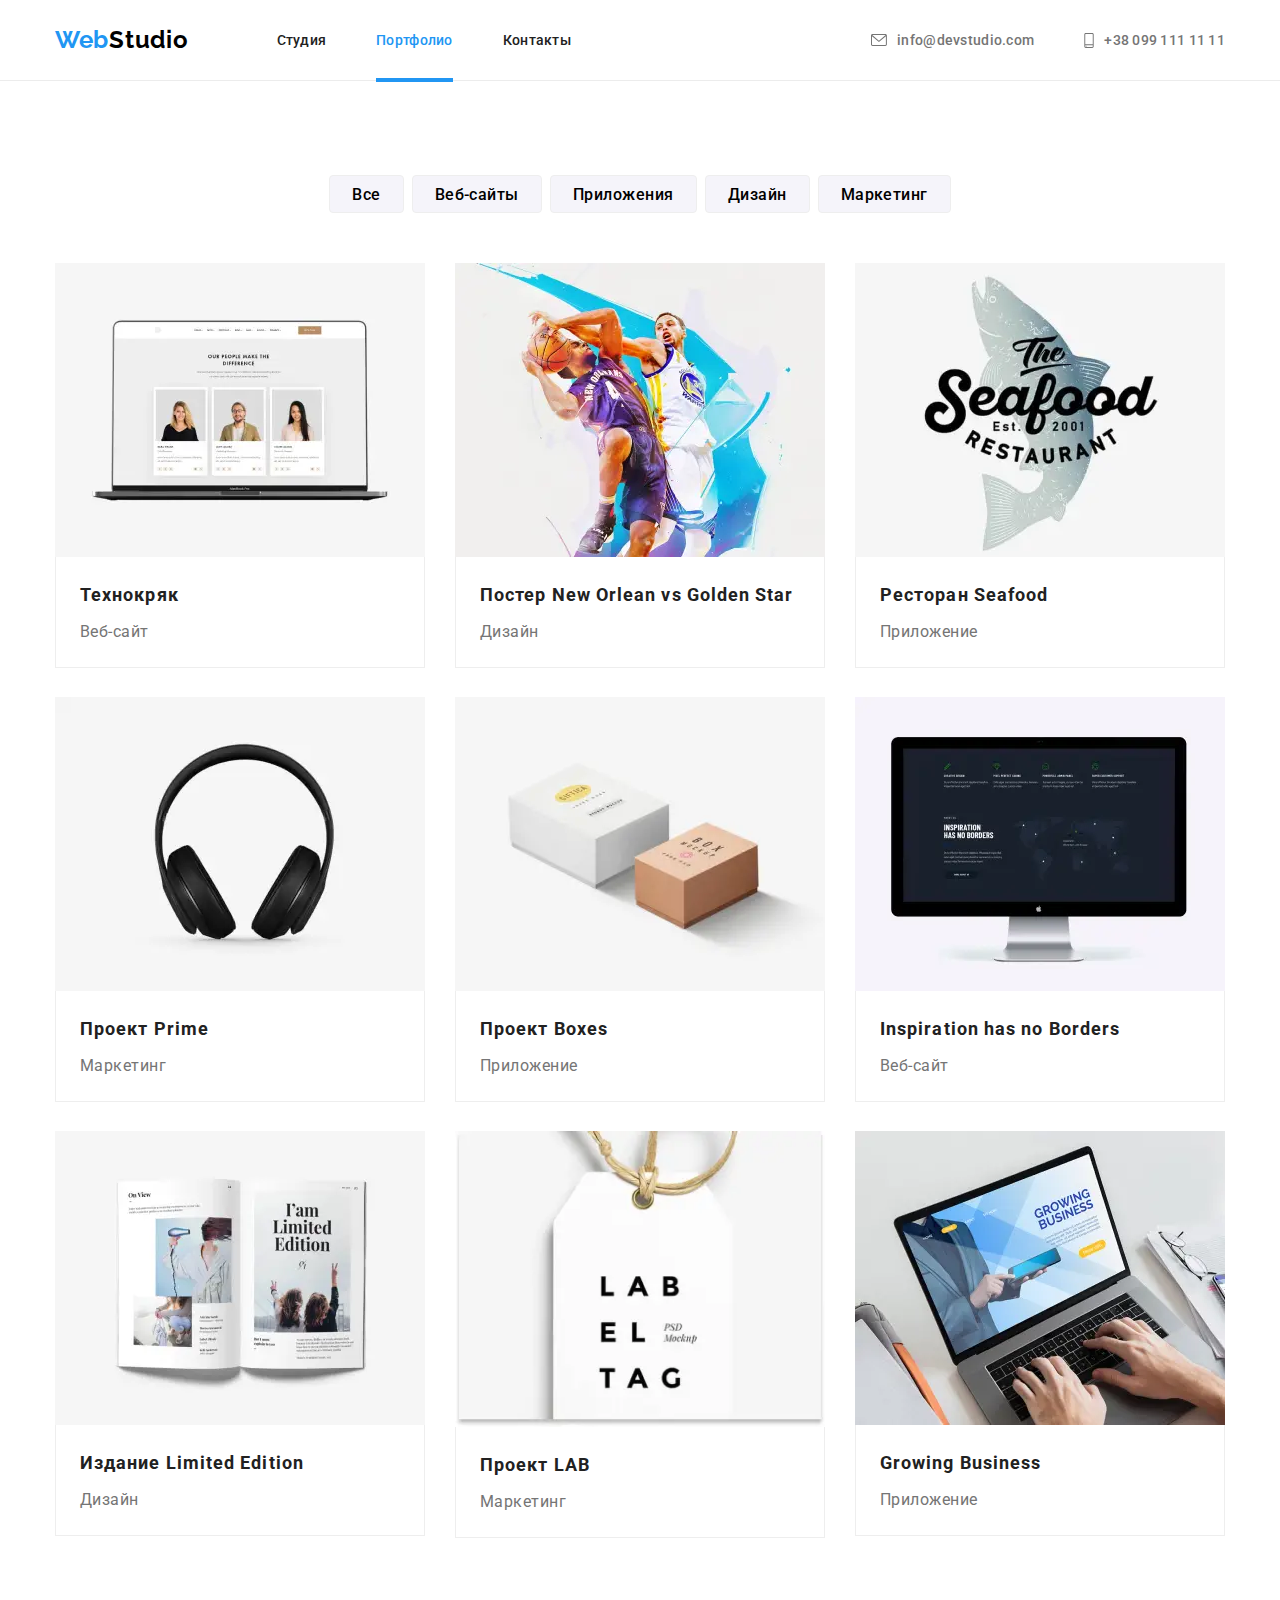
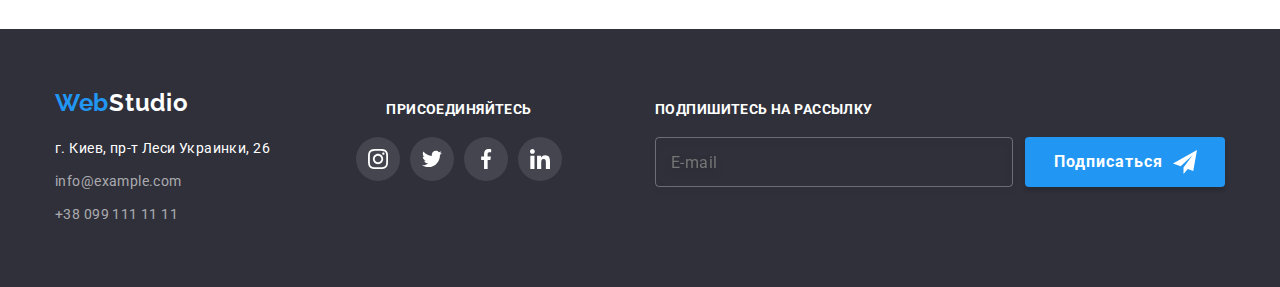
==== commit 435703f5: "исправляет ссылку на текущую страницу" ====
--- a/portfolio.html
+++ b/portfolio.html
@@ -34,10 +34,10 @@
             <div class="site-nav-section">
               <ul class="site-nav list">
                 <li class="site-nav-item">
-                  <a class="site-nav-link link current" href="./index.html">Студия</a>
+                  <a class="site-nav-link link" href="./index.html">Студия</a>
                 </li>
                 <li class="site-nav-item">
-                  <a class="site-nav-link link" href="./portfolio.html">Портфолио</a>
+                  <a class="site-nav-link link current" href="./portfolio.html">Портфолио</a>
                 </li>
                 <li class="site-nav-item">
                   <a class="site-nav-link link" href="">Контакты</a>
--- a/css/portfolio.min.css
+++ b/css/portfolio.min.css
@@ -1,2 +1,2 @@
-.visually-hidden{position:absolute !important;clip:rect(1px 1px 1px 1px);clip:rect(1px, 1px, 1px, 1px);padding:0 !important;border:0 !important;height:1px !important;width:1px !important;overflow:hidden}*,*::before,*::after{padding:0;margin:0}body{font-family:"Roboto",sans-serif;font-style:normal;color:#757575;background:#fff}.list{list-style:none}.link{text-decoration:none}img{display:block;width:100%}.address{font-style:normal}.section{padding:60px 0}@media screen and (min-width: 1200px){.section{padding:94px 0}}.title{color:#212121}.container{padding:0 15px;margin:0 auto}.hero .container{display:flex;flex-direction:column;align-items:center;justify-content:center}@media screen and (min-width: 480px){.container{width:480px}}@media screen and (min-width: 768px){.container{width:768px}}@media screen and (min-width: 1200px){.container{width:1200px}}.site-logo{color:#2196f3;font-family:"Raleway",sans-serif;font-weight:bold;font-size:24px;line-height:1.167;letter-spacing:0.03em}@media screen and (min-width: 768px){.site-logo .header{margin-right:88px}}@media screen and (min-width: 1200px){.site-logo .header{margin-right:93px;font-size:26px;line-height:1.192}}@media screen and (max-width: 1199px){.site-logo .footer{margin-right:0;text-align:center}}.navigation .site-logo{padding:16px 0}@media screen and (min-width: 768px) and (max-width: 1199px){.navigation .site-logo{padding:26px 0}}@media screen and (min-width: 1200px){.navigation .site-logo{padding-top:24px;padding-bottom:25px}}.logo-half{color:#000}.logo-var{color:#fff}.navigation{display:flex;align-items:center}@media screen and (max-width: 767px){.navigation{width:480px;justify-content:space-between}}@media screen and (max-width: 1199px){.navigation{width:768px}}@media screen and (min-width: 1200px){.navigation{width:1200px}}.site-nav{display:flex;align-items:center}@media screen and (max-width: 767px){.site-nav{flex-direction:column;margin-bottom:60px}}.site-nav-item{display:flex}.site-nav-item:not(:last-child){margin-bottom:40px}@media screen and (min-width: 768px){.site-nav-item:not(:last-child){margin-bottom:0;margin-right:50px}}.site-nav-item .link{padding:0px}@media screen and (min-width: 768px){.site-nav-item .link{padding:32px 0}}.site-nav-link{color:#212121;font-weight:500;font-size:18px;line-height:1.172;letter-spacing:0.02em;transition:color 250ms cubic-bezier(0.4, 0, 0.2, 1)}@media screen and (min-width: 768px){.site-nav-link{font-size:14px;line-height:1.143}}.site-nav-link:hover,.site-nav-link:focus{color:#2196f3}.current{position:relative;color:#2196f3}.current::after{content:"";position:absolute;left:0;bottom:0;display:block;width:100%;height:4px;background-color:#2196f3}@media screen and (max-width: 767px){.current::after{bottom:-10px}}@media screen and (min-width: 768px){.current::after{bottom:-2px}}.contacts-list{display:flex}@media screen and (max-width: 767px){.contacts-list{align-items:center}}@media screen and (max-width: 1199px){.contacts-list{flex-direction:column}}.contacts-list-link{display:flex;align-items:center;font-weight:500;font-size:18px;line-height:1.667;letter-spacing:0.02em;color:#757575;transition:color 250ms cubic-bezier(0.4, 0, 0.2, 1)}@media screen and (min-width: 768px){.contacts-list-link{font-size:12px}}@media screen and (min-width: 1200px){.contacts-list-link{justify-content:center;font-size:14px;line-height:1.143}}.contacts-list-link:hover,.contacts-list-link:focus{color:#2196f3}.contacts-list-icon{margin-right:10px;fill:#757575;transition:fill 250ms cubic-bezier(0.4, 0, 0.2, 1)}.contacts-list-link:hover .contacts-list-icon,.contacts-list-link:focus .contacts-list-icon{fill:#2196f3}.contacts-list-item:first-child{margin-right:0px}@media screen and (min-width: 1200px){.contacts-list-item:first-child{margin-right:50px}}.envelope{width:16px;height:11px}@media screen and (min-width: 768px){.envelope{width:14px;height:10px}}@media screen and (min-width: 1200px){.envelope{width:16px;height:12px}}.smartphone{width:10px;height:16px}@media screen and (min-width: 768px){.smartphone{height:14px}}@media screen and (min-width: 1200px){.smartphone{height:15px}}.menu-btn{display:inline-flex;margin:0;padding:0;border:none;background-color:transparent;cursor:pointer}@media screen and (min-width: 768px){.menu-btn{display:none}}.menu-btn-close:hover,.menu-btn-open:hover,.menu-btn-close:focus,.menu-btn-open:focus{fill:#2196f3}.menu-btn .menu-btn-close{display:none}.menu-btn.is-open .menu-btn-close{display:block}.menu-btn.is-open .menu-btn-open{display:none}.menu-container{display:flex;background-color:#fff;text-align:center;z-index:2}.menu-container.is-open{display:block}@media screen and (max-width: 767px){.menu-container{position:absolute;top:100%;left:0;width:100%;display:none;padding:60px;font-size:18px}}@media screen and (min-width: 768px){.menu-container{display:flex;justify-content:space-between;flex-grow:1}}.social-networks{display:flex;justify-content:center}.social-networks-link{display:flex;align-items:center;justify-content:center;width:44px;height:44px;border-radius:50%;background-color:#fff;transition:background-color 250ms cubic-bezier(0.4, 0, 0.2, 1)}.social-networks-link:hover,.social-networks-link:focus{background-color:#2196f3}.footer .social-networks-link{background-color:rgba(255,255,255,0.1);transition:background-color 250ms cubic-bezier(0.4, 0, 0.2, 1)}.social-networks-item:not(:last-child){margin-right:10px}.social-networks-svg{width:20px;height:20px;fill:#afb1b8;transition:fill 250ms cubic-bezier(0.4, 0, 0.2, 1)}.social-networks-link:hover .social-networks-svg,.social-networks-link:focus .social-networks-svg{fill:#fff}.footer .social-networks-svg{width:20px;height:20px;fill:#fff}@media screen and (max-width: 767px){.subscribe{padding-top:60px}}@media screen and (max-width: 1199px){.subscribe{flex-direction:column;align-items:center}}@media screen and (min-width: 1200px){.subscribe{padding-top:12px;margin-left:93px}}.subscribe-title{font-weight:bold;font-size:14px;line-height:1, 142;letter-spacing:0.03em;text-transform:uppercase;color:#fff}@media screen and (max-width: 1199px){.subscribe-title{text-align:center}}.subscribe-btn{position:relative;width:200px;height:50px;padding-top:10px;padding-bottom:10px;padding-left:29px;padding-right:62px;font-weight:bold;font-size:16px;line-height:1, 875;display:flex;align-items:center;letter-spacing:0.06em;color:#fff;background:#2196f3;box-shadow:0px 4px 4px rgba(0,0,0,0.15);border-radius:4px;border:none}@media screen and (min-width: 1200px){.subscribe-btn{margin-left:12px;padding-left:29px}}.subscribe-btn-svg{width:24px;height:24px;position:absolute;bottom:13px;right:28px}.subscribe-form{display:flex;align-items:center;padding-top:20px}@media screen and (max-width: 1199px){.subscribe-form{flex-direction:column}}.subscribe-form-input{width:100%;height:50px;padding-left:16px;border:1px solid rgba(255,255,255,0.3);box-sizing:border-box;filter:drop-shadow(0px 4px 4px rgba(0,0,0,0.15));border-radius:4px;background-color:transparent;font-size:16px;line-height:1.25;align-items:center;letter-spacing:0.03em;color:rgba(255,255,255,0.6)}@media screen and (min-width: 768px){.subscribe-form-input{width:450px}}@media screen and (max-width: 1199px){.subscribe-form-input{margin-bottom:20px}}@media screen and (min-width: 1200px){.subscribe-form-input{width:358px;padding-left:15px}}.subscribe-form-input:focus{outline:none}.header{position:relative;border-bottom:1px solid #ececec}.header .container{display:flex;align-items:center}.header .address{margin-left:auto}@media screen and (min-width: 768px){.header .address{padding:21px 0}}@media screen and (min-width: 1200px){.header .address{padding:32px 0}}@media screen and (min-width: 768px){.header .site-logo{margin-right:88px}}.portfolio-buttons{display:flex;justify-content:flex-start;flex-wrap:wrap}@media screen and (max-width: 767px){.portfolio-buttons{margin-bottom:40px}}@media screen and (min-width: 768px){.portfolio-buttons{margin-bottom:40px;justify-content:center}}@media screen and (min-width: 1200px){.portfolio-buttons{margin-bottom:50px}}.portfolio-btn:not(:last-child){margin-right:8px}@media screen and (max-width: 767px){.portfolio-btn:not(:nth-last-child(-n+2)){margin-bottom:15px}}.portfolio-selection-btn{height:38px;padding:6px 22px;border:1px solid #eeeeee;box-sizing:border-box;box-shadow:none;border-radius:4px;background-color:#f5f4fa;font-weight:500;font-size:16px;line-height:1.625;text-align:center;letter-spacing:0.03em;cursor:pointer;transition:color 250ms cubic-bezier(0.4, 0, 0.2, 1),background-color 250ms cubic-bezier(0.4, 0, 0.2, 1),box-shadow 250ms cubic-bezier(0.4, 0, 0.2, 1)}.portfolio-selection-btn:hover,.portfolio-selection-btn:focus{border:1px solid #eeeeee;box-sizing:border-box;box-shadow:0px 3px 1px rgba(0,0,0,0.1),0px 1px 2px rgba(0,0,0,0.08),0px 2px 2px rgba(0,0,0,0.12);border-radius:4px;color:#fff;background-color:#2196f3}.portfolio-list{display:flex;flex-wrap:wrap}@media screen and (max-width: 767px){.portfolio-list{justify-content:center}}.portfolio-item{display:flex;box-sizing:border-box;height:404px;margin-bottom:30px;background:#fff}@media screen and (min-width: 768px) and (max-width: 1199px){.portfolio-item{width:354px}.portfolio-item:nth-child(odd){margin-right:30px}}@media screen and (min-width: 1200px){.portfolio-item{width:370px}.portfolio-item:not(:nth-child(3n)){margin-right:30px}.portfolio-item:nth-last-child(-n+3){margin-bottom:0px}}.portfolio-item-link{display:block;box-shadow:none;transition:box-shadow 250ms cubic-bezier(0.4, 0, 0.2, 1)}.portfolio-item-link:hover,.portfolio-item-link:focus{box-shadow:0px 1px 1px rgba(0,0,0,0.12),0px 4px 4px rgba(0,0,0,0.06),1px 4px 6px rgba(0,0,0,0.16)}.portfolio-item-box{padding:20px 24px;border:1px solid #eeeeee;border-top:none}.portfolio-item-title{margin-bottom:4px;font-weight:bold;font-size:18px;line-height:2;letter-spacing:0.06em}.portfolio-item-desc{color:#757575;font-weight:normal;font-size:16px;line-height:1.875;letter-spacing:0.03em}.portfolio-item-img{position:relative;display:block;overflow:hidden}.portfolio-item-img::after{content:"Технокряк это современная площадка распространения коронавируса. Компании используют эту платформу для цифрового шпионажа и атак на защищённые сервера конкурентов.";position:absolute;display:block;top:0;bottom:0;width:100%;height:100%;padding:63px 24px;font-size:18px;line-height:28px;letter-spacing:0.03em;color:#fff;background-color:rgba(33,150,243,0.9);transform:translateY(100%);transition:transform 250ms cubic-bezier(0.4, 0, 0.2, 1)}.portfolio-item-link:hover .portfolio-item-img::after,.portfolio-item-link:focus .portfolio-item-img::after{transform:translateY(0%)}.footer{background-color:#2f303a}.footer .container{display:flex;flex-wrap:wrap;justify-content:center;margin-left:auto;margin-right:auto;padding-bottom:60px;padding-top:60px;padding-left:15px;padding-right:15px}@media screen and (max-width: 767px){.footer .container{flex-direction:column}}.footer .address{margin-top:20px}@media screen and (min-width: 1200px){.footer .address{width:231px}}.footer-contacts-list{display:flex;flex-direction:column}@media screen and (min-width: 320px) and (max-width: 1199px){.footer-contacts-list{text-align:center;padding-bottom:60px}}@media screen and (min-width: 768px){.footer-contacts-list{margin-right:165px}}@media screen and (min-width: 1200px){.footer-contacts-list{margin-right:70px}}.footer-list-item:not(:last-child){margin-bottom:8px}@media screen and (min-width: 1200px){.footer-list-item:not(:last-child){margin-bottom:9px}}.footer-list-link{color:#fff;font-weight:normal;font-size:14px;line-height:1.714;letter-spacing:0.03em;transition:color 250ms cubic-bezier(0.4, 0, 0.2, 1)}.footer-list-link:hover,.footer-list-link:focus{color:#2196f3}.footer-list-link-contact{color:rgba(255,255,255,0.6);font-weight:normal;font-size:14px;line-height:1.714;letter-spacing:0.03em;transition:color 250ms cubic-bezier(0.4, 0, 0.2, 1)}.footer-list-link-contact:hover,.footer-list-link-contact:focus{color:#2196f3}@media screen and (min-width: 768px) and (max-width: 1199px){.footer-social-networks{margin-top:5px}}@media screen and (min-width: 1200px){.footer-social-networks{padding-top:12px}}.social-networks-title{margin-bottom:20px;font-weight:bold;font-size:14px;line-height:16px;letter-spacing:0.03em;text-transform:uppercase;text-align:center;color:#fff}.social-networks-link:hover,.social-networks-link:focus{background-color:#2196f3}
+.visually-hidden{position:absolute !important;clip:rect(1px 1px 1px 1px);clip:rect(1px, 1px, 1px, 1px);padding:0 !important;border:0 !important;height:1px !important;width:1px !important;overflow:hidden}*,*::before,*::after{padding:0;margin:0}body{font-family:"Roboto",sans-serif;font-style:normal;color:#757575;background:#fff}.list{list-style:none}.link{text-decoration:none}img{display:block;width:100%}.address{font-style:normal}.section{padding:60px 0}@media screen and (min-width: 1200px){.section{padding:94px 0}}.title{color:#212121}.container{padding:0 15px;margin:0 auto}.hero .container{display:flex;flex-direction:column;align-items:center;justify-content:center}@media screen and (min-width: 480px){.container{width:480px}}@media screen and (min-width: 768px){.container{width:768px}}@media screen and (min-width: 1200px){.container{width:1200px}}.site-logo{color:#2196f3;font-family:"Raleway",sans-serif;font-weight:bold;font-size:24px;line-height:1.167;letter-spacing:0.03em}@media screen and (min-width: 768px){.site-logo .header{margin-right:88px}}@media screen and (min-width: 1200px){.site-logo .header{margin-right:93px;font-size:26px;line-height:1.192}}@media screen and (max-width: 1199px){.site-logo .footer{margin-right:0;text-align:center}}.navigation .site-logo{padding:16px 0}@media screen and (min-width: 768px) and (max-width: 1199px){.navigation .site-logo{padding:26px 0}}@media screen and (min-width: 1200px){.navigation .site-logo{padding-top:24px;padding-bottom:25px}}.logo-half{color:#000}.logo-var{color:#fff}.navigation{display:flex;align-items:center}@media screen and (max-width: 767px){.navigation{width:480px;justify-content:space-between}}@media screen and (max-width: 1199px){.navigation{width:768px}}@media screen and (min-width: 1200px){.navigation{width:1200px}}.site-nav{display:flex;align-items:center}@media screen and (max-width: 767px){.site-nav{flex-direction:column;margin-bottom:60px}}.site-nav-item{display:flex}.site-nav-item:not(:last-child){margin-bottom:40px}@media screen and (min-width: 768px){.site-nav-item:not(:last-child){margin-bottom:0;margin-right:50px}}.site-nav-item .link{padding:0px}@media screen and (min-width: 768px){.site-nav-item .link{padding:32px 0}}.site-nav-link{color:#212121;font-weight:500;font-size:18px;line-height:1.172;letter-spacing:0.02em;transition:color 250ms cubic-bezier(0.4, 0, 0.2, 1)}@media screen and (min-width: 768px){.site-nav-link{font-size:14px;line-height:1.143}}.site-nav-link:hover,.site-nav-link:focus{color:#2196f3}.current{position:relative;color:#2196f3}.current::after{content:"";position:absolute;left:0;bottom:0;display:block;width:100%;height:4px;background-color:#2196f3}@media screen and (max-width: 767px){.current::after{bottom:-10px}}@media screen and (min-width: 768px){.current::after{bottom:-2px}}.contacts-list{display:flex}@media screen and (max-width: 767px){.contacts-list{align-items:center}}@media screen and (max-width: 1199px){.contacts-list{flex-direction:column}}.contacts-list-link{display:flex;align-items:center;font-weight:500;font-size:18px;line-height:1.667;letter-spacing:0.02em;color:#757575;transition:color 250ms cubic-bezier(0.4, 0, 0.2, 1)}@media screen and (min-width: 768px){.contacts-list-link{font-size:12px}}@media screen and (min-width: 1200px){.contacts-list-link{justify-content:center;font-size:14px;line-height:1.143}}.contacts-list-link:hover,.contacts-list-link:focus{color:#2196f3}.contacts-list-icon{margin-right:10px;fill:#757575;transition:fill 250ms cubic-bezier(0.4, 0, 0.2, 1)}.contacts-list-link:hover .contacts-list-icon,.contacts-list-link:focus .contacts-list-icon{fill:#2196f3}.contacts-list-item:first-child{margin-right:0px}@media screen and (min-width: 1200px){.contacts-list-item:first-child{margin-right:50px}}.envelope{width:16px;height:11px}@media screen and (min-width: 768px){.envelope{width:14px;height:10px}}@media screen and (min-width: 1200px){.envelope{width:16px;height:12px}}.smartphone{width:10px;height:16px}@media screen and (min-width: 768px){.smartphone{height:14px}}@media screen and (min-width: 1200px){.smartphone{height:15px}}.menu-btn{display:inline-flex;margin:0;padding:0;border:none;background-color:transparent;cursor:pointer}@media screen and (min-width: 768px){.menu-btn{display:none}}.menu-btn-close:hover,.menu-btn-open:hover,.menu-btn-close:focus,.menu-btn-open:focus{fill:#2196f3}.menu-btn .menu-btn-close{display:none}.menu-btn.is-open .menu-btn-close{display:block}.menu-btn.is-open .menu-btn-open{display:none}.menu-container{display:flex;background-color:#fff;text-align:center}@media screen and (max-width: 767px){.menu-container{z-index:2}}.menu-container.is-open{display:block}@media screen and (max-width: 767px){.menu-container{position:absolute;top:100%;left:0;width:100%;display:none;padding:60px;font-size:18px}}@media screen and (min-width: 768px){.menu-container{display:flex;justify-content:space-between;flex-grow:1}}.social-networks{display:flex;justify-content:center}.social-networks-link{display:flex;align-items:center;justify-content:center;width:44px;height:44px;border-radius:50%;background-color:#fff;transition:background-color 250ms cubic-bezier(0.4, 0, 0.2, 1)}.social-networks-link:hover,.social-networks-link:focus{background-color:#2196f3}.footer .social-networks-link{background-color:rgba(255,255,255,0.1);transition:background-color 250ms cubic-bezier(0.4, 0, 0.2, 1)}.social-networks-item:not(:last-child){margin-right:10px}.social-networks-svg{width:20px;height:20px;fill:#afb1b8;transition:fill 250ms cubic-bezier(0.4, 0, 0.2, 1)}.social-networks-link:hover .social-networks-svg,.social-networks-link:focus .social-networks-svg{fill:#fff}.footer .social-networks-svg{width:20px;height:20px;fill:#fff}@media screen and (max-width: 767px){.subscribe{padding-top:60px}}@media screen and (max-width: 1199px){.subscribe{flex-direction:column;align-items:center}}@media screen and (min-width: 1200px){.subscribe{padding-top:12px;margin-left:93px}}.subscribe-title{font-weight:bold;font-size:14px;line-height:1, 142;letter-spacing:0.03em;text-transform:uppercase;color:#fff}@media screen and (max-width: 1199px){.subscribe-title{text-align:center}}.subscribe-btn{position:relative;width:200px;height:50px;padding-top:10px;padding-bottom:10px;padding-left:29px;padding-right:62px;font-weight:bold;font-size:16px;line-height:1, 875;display:flex;align-items:center;letter-spacing:0.06em;color:#fff;background:#2196f3;box-shadow:0px 4px 4px rgba(0,0,0,0.15);border-radius:4px;border:none}@media screen and (min-width: 1200px){.subscribe-btn{margin-left:12px;padding-left:29px}}.subscribe-btn-svg{width:24px;height:24px;position:absolute;bottom:13px;right:28px}.subscribe-form{display:flex;align-items:center;padding-top:20px}@media screen and (max-width: 1199px){.subscribe-form{flex-direction:column}}.subscribe-form-input{width:100%;height:50px;padding-left:16px;border:1px solid rgba(255,255,255,0.3);box-sizing:border-box;filter:drop-shadow(0px 4px 4px rgba(0,0,0,0.15));border-radius:4px;background-color:transparent;font-size:16px;line-height:1.25;align-items:center;letter-spacing:0.03em;color:rgba(255,255,255,0.6)}@media screen and (min-width: 768px){.subscribe-form-input{width:450px}}@media screen and (max-width: 1199px){.subscribe-form-input{margin-bottom:20px}}@media screen and (min-width: 1200px){.subscribe-form-input{width:358px;padding-left:15px}}.subscribe-form-input:focus{outline:none}.header{position:relative;border-bottom:1px solid #ececec}.header .container{display:flex;align-items:center}.header .address{margin-left:auto}@media screen and (min-width: 768px){.header .address{padding:21px 0}}@media screen and (min-width: 1200px){.header .address{padding:32px 0}}@media screen and (min-width: 768px){.header .site-logo{margin-right:88px}}.portfolio-buttons{display:flex;justify-content:flex-start;flex-wrap:wrap}@media screen and (max-width: 767px){.portfolio-buttons{margin-bottom:40px}}@media screen and (min-width: 768px){.portfolio-buttons{margin-bottom:40px;justify-content:center}}@media screen and (min-width: 1200px){.portfolio-buttons{margin-bottom:50px}}.portfolio-btn:not(:last-child){margin-right:8px}@media screen and (max-width: 767px){.portfolio-btn:not(:nth-last-child(-n+2)){margin-bottom:15px}}.portfolio-selection-btn{height:38px;padding:6px 22px;border:1px solid #eeeeee;box-sizing:border-box;box-shadow:none;border-radius:4px;background-color:#f5f4fa;font-weight:500;font-size:16px;line-height:1.625;text-align:center;letter-spacing:0.03em;cursor:pointer;transition:color 250ms cubic-bezier(0.4, 0, 0.2, 1),background-color 250ms cubic-bezier(0.4, 0, 0.2, 1),box-shadow 250ms cubic-bezier(0.4, 0, 0.2, 1)}.portfolio-selection-btn:hover,.portfolio-selection-btn:focus{border:1px solid #eeeeee;box-sizing:border-box;box-shadow:0px 3px 1px rgba(0,0,0,0.1),0px 1px 2px rgba(0,0,0,0.08),0px 2px 2px rgba(0,0,0,0.12);border-radius:4px;color:#fff;background-color:#2196f3}.portfolio-list{display:flex;flex-wrap:wrap}@media screen and (max-width: 767px){.portfolio-list{justify-content:center}}.portfolio-item{display:flex;box-sizing:border-box;height:404px;margin-bottom:30px;background:#fff}@media screen and (min-width: 768px) and (max-width: 1199px){.portfolio-item{width:354px}.portfolio-item:nth-child(odd){margin-right:30px}}@media screen and (min-width: 1200px){.portfolio-item{width:370px}.portfolio-item:not(:nth-child(3n)){margin-right:30px}.portfolio-item:nth-last-child(-n+3){margin-bottom:0px}}.portfolio-item-link{display:block;box-shadow:none;transition:box-shadow 250ms cubic-bezier(0.4, 0, 0.2, 1)}.portfolio-item-link:hover,.portfolio-item-link:focus{box-shadow:0px 1px 1px rgba(0,0,0,0.12),0px 4px 4px rgba(0,0,0,0.06),1px 4px 6px rgba(0,0,0,0.16)}.portfolio-item-box{padding:20px 24px;border:1px solid #eeeeee;border-top:none}.portfolio-item-title{margin-bottom:4px;font-weight:bold;font-size:18px;line-height:2;letter-spacing:0.06em}.portfolio-item-desc{color:#757575;font-weight:normal;font-size:16px;line-height:1.875;letter-spacing:0.03em}.portfolio-item-img{position:relative;display:block;overflow:hidden}.portfolio-item-img::after{content:"Технокряк это современная площадка распространения коронавируса. Компании используют эту платформу для цифрового шпионажа и атак на защищённые сервера конкурентов.";position:absolute;display:block;top:0;bottom:0;width:100%;height:100%;padding:63px 24px;font-size:18px;line-height:28px;letter-spacing:0.03em;color:#fff;background-color:rgba(33,150,243,0.9);transform:translateY(100%);transition:transform 250ms cubic-bezier(0.4, 0, 0.2, 1)}.portfolio-item-link:hover .portfolio-item-img::after,.portfolio-item-link:focus .portfolio-item-img::after{transform:translateY(0%)}.footer{background-color:#2f303a}.footer .container{display:flex;flex-wrap:wrap;justify-content:center;margin-left:auto;margin-right:auto;padding-bottom:60px;padding-top:60px;padding-left:15px;padding-right:15px}@media screen and (max-width: 767px){.footer .container{flex-direction:column}}.footer .address{margin-top:20px}@media screen and (min-width: 1200px){.footer .address{width:231px}}.footer-contacts-list{display:flex;flex-direction:column}@media screen and (min-width: 320px) and (max-width: 1199px){.footer-contacts-list{text-align:center;padding-bottom:60px}}@media screen and (min-width: 768px){.footer-contacts-list{margin-right:165px}}@media screen and (min-width: 1200px){.footer-contacts-list{margin-right:70px}}.footer-list-item:not(:last-child){margin-bottom:8px}@media screen and (min-width: 1200px){.footer-list-item:not(:last-child){margin-bottom:9px}}.footer-list-link{color:#fff;font-weight:normal;font-size:14px;line-height:1.714;letter-spacing:0.03em;transition:color 250ms cubic-bezier(0.4, 0, 0.2, 1)}.footer-list-link:hover,.footer-list-link:focus{color:#2196f3}.footer-list-link-contact{color:rgba(255,255,255,0.6);font-weight:normal;font-size:14px;line-height:1.714;letter-spacing:0.03em;transition:color 250ms cubic-bezier(0.4, 0, 0.2, 1)}.footer-list-link-contact:hover,.footer-list-link-contact:focus{color:#2196f3}@media screen and (min-width: 768px) and (max-width: 1199px){.footer-social-networks{margin-top:5px}}@media screen and (min-width: 1200px){.footer-social-networks{padding-top:12px}}.social-networks-title{margin-bottom:20px;font-weight:bold;font-size:14px;line-height:16px;letter-spacing:0.03em;text-transform:uppercase;text-align:center;color:#fff}.social-networks-link:hover,.social-networks-link:focus{background-color:#2196f3}
 /*# sourceMappingURL=portfolio.min.css.map */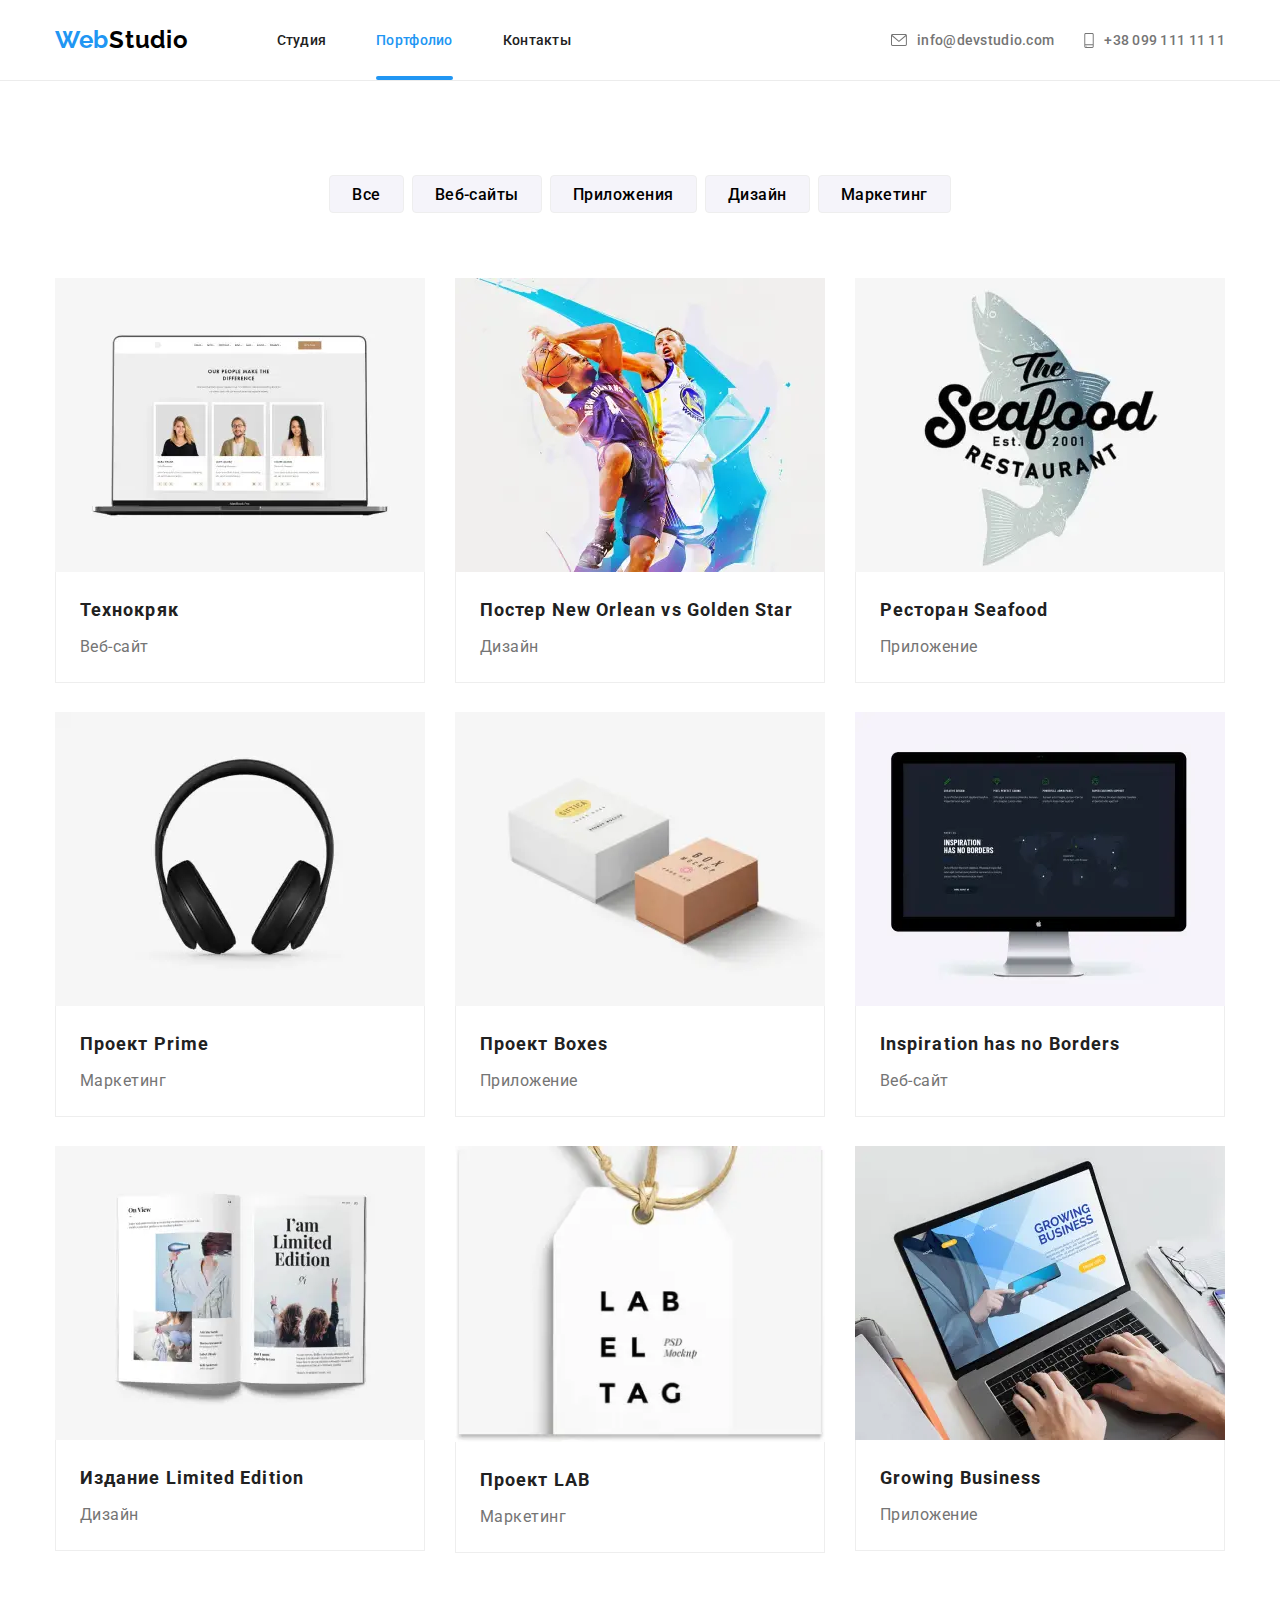
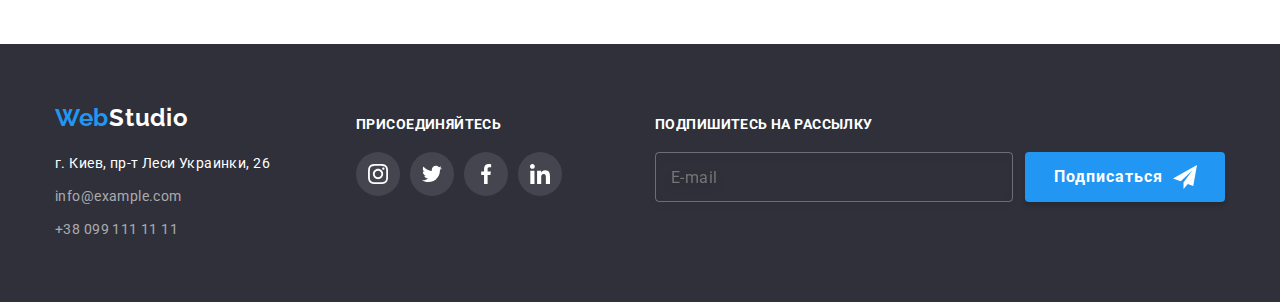
==== commit 6a146db9: "устраняет ошибки и недочеты после проверки" ====
--- a/portfolio.html
+++ b/portfolio.html
@@ -107,10 +107,10 @@
                     <source srcset="./images/portfolio/technocriack-tablet.jpg 1x, ./images/portfolio/technocriack-tablet@2x.jpg 2x"
                       media="(min-width: 768px)">
                     <source srcset="./images/portfolio/technocriack-mobile.webp 1x, ./images/portfolio/technocriack-mobile@2x.webp 2x"
-                      media="(max-width: 767px)" type="image/webp">
+                      media="(min-width: 320px)" type="image/webp">
                     <source srcset="./images/portfolio/technocriack-mobile.jpg 1x, ./images/portfolio/technocriack-mobile@2x.jpg 2x"
-                      media="(max-width: 767px)">
-                    <img src="./images/portfolio/technocriack.jpg" alt="страница сайта на мониторе ноутбука" width="370" height="294" />
+                      media="(min-width: 320px)">
+                    <img src="./images/portfolio/technocriack.jpg" alt="страница сайта на мониторе ноутбука" style="max-width: 100%;" />
                   </picture>                  
                 </div>
 
@@ -133,10 +133,10 @@
                     <source srcset="./images/portfolio/poster-tablet.jpg 1x, ./images/portfolio/poster-tablet@2x.jpg 2x"
                       media="(min-width: 768px)">
                     <source srcset="./images/portfolio/poster-mobile.webp 1x, ./images/portfolio/poster-mobile@2x.webp 2x"
-                      media="(max-width: 767px)" type="image/webp">
+                      media="(min-width: 320px)" type="image/webp">
                     <source srcset="./images/portfolio/poster-mobile.jpg 1x, ./images/portfolio/poster-mobile@2x.jpg 2x"
-                      media="(max-width: 767px)">
-                    <img src="./images/portfolio/poster.jpg" alt="баскетболиста с мячом пытается блокировать соперник" />
+                      media="(min-width: 320px)">
+                    <img src="./images/portfolio/poster.jpg" alt="баскетболиста с мячом пытается блокировать соперник" style="max-width: 100%;" />
                   </picture>                  
                 </div>
                 
@@ -161,10 +161,10 @@
                     <source srcset="./images/portfolio/seafood-tablet.jpg 1x, ./images/portfolio/seafood-tablet@2x.jpg 2x"
                       media="(min-width: 768px)">
                     <source srcset="./images/portfolio/seafood-mobile.webp 1x, ./images/portfolio/seafood-mobile@2x.webp 2x"
-                      media="(max-width: 767px)" type="image/webp">
+                      media="(min-width: 320px)" type="image/webp">
                     <source srcset="./images/portfolio/seafood-mobile.jpg 1x, ./images/portfolio/seafood-mobile@2x.jpg 2x"
-                      media="(max-width: 767px)">
-                    <img src="./images/portfolio/seafood.jpg" alt="логотип ресторана" />
+                      media="(min-width: 320px)">
+                    <img src="./images/portfolio/seafood.jpg" alt="логотип ресторана" style="max-width: 100%;" />
                   </picture>                  
                 </div>
                
@@ -189,10 +189,10 @@
                     <source srcset="./images/portfolio/headphones-tablet.jpg 1x, ./images/portfolio/headphones-tablet@2x.jpg 2x"
                       media="(min-width: 768px)">
                     <source srcset="./images/portfolio/headphones-mobile.webp 1x, ./images/portfolio/headphones-mobile@2x.webp 2x"
-                      media="(max-width: 767px)" type="image/webp">
+                      media="(min-width: 320px)" type="image/webp">
                     <source srcset="./images/portfolio/headphones-mobile.jpg 1x, ./images/portfolio/headphones-mobile@2x.jpg 2x"
-                      media="(max-width: 767px)">
-                    <img src="./images/portfolio/headphones.jpg" alt="наушники" />
+                      media="(min-width: 320px)">
+                    <img src="./images/portfolio/headphones.jpg" alt="наушники" style="max-width: 100%;" />
                   </picture>                  
                 </div>
                 <div class="portfolio-item-box">
@@ -216,10 +216,10 @@
                     <source srcset="./images/portfolio/boxes-tablet.jpg 1x, ./images/portfolio/boxes-tablet@2x.jpg 2x"
                       media="(min-width: 768px)">
                     <source srcset="./images/portfolio/boxes-mobile.webp 1x, ./images/portfolio/boxes-mobile@2x.webp 2x"
-                      media="(max-width: 767px)" type="image/webp">
+                      media="(min-width: 320px)" type="image/webp">
                     <source srcset="./images/portfolio/boxes-mobile.jpg 1x, ./images/portfolio/boxes-mobile@2x.jpg 2x"
-                      media="(max-width: 767px)">
-                    <img src="./images/portfolio/boxes.jpg" alt="две коробки" />
+                      media="(min-width: 320px)">
+                    <img src="./images/portfolio/boxes.jpg" alt="две коробки" style="max-width: 100%;" />
                   </picture>                  
                 </div>
 
@@ -244,10 +244,10 @@
                     <source srcset="./images/portfolio/monitor-tablet.jpg 1x, ./images/portfolio/monitor-tablet@2x.jpg 2x"
                       media="(min-width: 768px)">
                     <source srcset="./images/portfolio/monitor-mobile.webp 1x, ./images/portfolio/monitor-mobile@2x.webp 2x"
-                      media="(max-width: 767px)" type="image/webp">
+                      media="(min-width: 320px)" type="image/webp">
                     <source srcset="./images/portfolio/monitor-mobile.jpg 1x, ./images/portfolio/monitor-mobile@2x.jpg 2x"
-                      media="(max-width: 767px)">
-                    <img src="./images/portfolio/monitor.jpg" alt="страница сайта на мониторе" />    
+                      media="(min-width: 320px)">
+                    <img src="./images/portfolio/monitor.jpg" alt="страница сайта на мониторе" style="max-width: 100%;" />    
                   </picture>
               </div>
                 
@@ -272,10 +272,10 @@
                     <source srcset="./images/portfolio/magazine-tablet.jpg 1x, ./images/portfolio/magazine-tablet@2x.jpg 2x"
                       media="(min-width: 768px)">
                     <source srcset="./images/portfolio/magazine-mobile.webp 1x, ./images/portfolio/magazine-mobile@2x.webp 2x"
-                      media="(max-width: 767px)" type="image/webp">
+                      media="(min-width: 320px)" type="image/webp">
                     <source srcset="./images/portfolio/magazine-mobile.jpg 1x, ./images/portfolio/magazine-mobile@2x.jpg 2x"
-                      media="(max-width: 767px)">
-                    <img src="./images/portfolio/magazine.jpg" alt="журнал раскрыт на статье" />
+                      media="(min-width: 320px)">
+                    <img src="./images/portfolio/magazine.jpg" alt="журнал раскрыт на статье" style="max-width: 100%;" />
                   </picture>                  
                 </div>
                 
@@ -300,10 +300,10 @@
                     <source srcset="./images/portfolio/label-tablet.jpg 1x, ./images/portfolio/label-tablet@2x.jpg 2x"
                       media="(min-width: 768px)">
                     <source srcset="./images/portfolio/label-mobile.webp 1x, ./images/portfolio/label-mobile@2x.webp 2x"
-                      media="(max-width: 767px)" type="image/webp">
+                      media="(min-width: 320px)" type="image/webp">
                     <source srcset="./images/portfolio/label-mobile.jpg 1x, ./images/portfolio/label-mobile@2x.jpg 2x"
-                      media="(max-width: 767px)">
-                    <img src="./images/portfolio/label.jpg" alt="товарный ярлык" />
+                      media="(min-width: 320px)">
+                    <img src="./images/portfolio/label.jpg" alt="товарный ярлык" style="max-width: 100%;" />
                   </picture>                  
                 </div>
                   
@@ -328,10 +328,10 @@
                     <source srcset="./images/portfolio/laptop-tablet.jpg 1x, ./images/portfolio/laptop-tablet@2x.jpg 2x"
                       media="(min-width: 768px)">
                     <source srcset="./images/portfolio/laptop-mobile.webp 1x, ./images/portfolio/laptop-mobile@2x.webp 2x"
-                      media="(max-width: 767px)" type="image/webp">
+                      media="(min-width: 320px)" type="image/webp">
                     <source srcset="./images/portfolio/laptop-mobile.jpg 1x, ./images/portfolio/laptop-mobile@2x.jpg 2x"
-                      media="(max-width: 767px)">
-                    <img src="./images/portfolio/laptop.jpg" alt="человек работает за ноутбуком" />
+                      media="(min-width: 320px)">
+                    <img src="./images/portfolio/laptop.jpg" alt="человек работает за ноутбуком" style="max-width: 100%;" />
                   </picture>                  
                 </div>
                 
--- a/css/portfolio.min.css
+++ b/css/portfolio.min.css
@@ -1,2 +1,2 @@
-.visually-hidden{position:absolute !important;clip:rect(1px 1px 1px 1px);clip:rect(1px, 1px, 1px, 1px);padding:0 !important;border:0 !important;height:1px !important;width:1px !important;overflow:hidden}*,*::before,*::after{padding:0;margin:0}body{font-family:"Roboto",sans-serif;font-style:normal;color:#757575;background:#fff}.list{list-style:none}.link{text-decoration:none}img{display:block;width:100%}.address{font-style:normal}.section{padding:60px 0}@media screen and (min-width: 1200px){.section{padding:94px 0}}.title{color:#212121}.container{padding:0 15px;margin:0 auto}.hero .container{display:flex;flex-direction:column;align-items:center;justify-content:center}@media screen and (min-width: 480px){.container{width:480px}}@media screen and (min-width: 768px){.container{width:768px}}@media screen and (min-width: 1200px){.container{width:1200px}}.site-logo{color:#2196f3;font-family:"Raleway",sans-serif;font-weight:bold;font-size:24px;line-height:1.167;letter-spacing:0.03em}@media screen and (min-width: 768px){.site-logo .header{margin-right:88px}}@media screen and (min-width: 1200px){.site-logo .header{margin-right:93px;font-size:26px;line-height:1.192}}@media screen and (max-width: 1199px){.site-logo .footer{margin-right:0;text-align:center}}.navigation .site-logo{padding:16px 0}@media screen and (min-width: 768px) and (max-width: 1199px){.navigation .site-logo{padding:26px 0}}@media screen and (min-width: 1200px){.navigation .site-logo{padding-top:24px;padding-bottom:25px}}.logo-half{color:#000}.logo-var{color:#fff}.navigation{display:flex;align-items:center}@media screen and (max-width: 767px){.navigation{width:480px;justify-content:space-between}}@media screen and (max-width: 1199px){.navigation{width:768px}}@media screen and (min-width: 1200px){.navigation{width:1200px}}.site-nav{display:flex;align-items:center}@media screen and (max-width: 767px){.site-nav{flex-direction:column;margin-bottom:60px}}.site-nav-item{display:flex}.site-nav-item:not(:last-child){margin-bottom:40px}@media screen and (min-width: 768px){.site-nav-item:not(:last-child){margin-bottom:0;margin-right:50px}}.site-nav-item .link{padding:0px}@media screen and (min-width: 768px){.site-nav-item .link{padding:32px 0}}.site-nav-link{color:#212121;font-weight:500;font-size:18px;line-height:1.172;letter-spacing:0.02em;transition:color 250ms cubic-bezier(0.4, 0, 0.2, 1)}@media screen and (min-width: 768px){.site-nav-link{font-size:14px;line-height:1.143}}.site-nav-link:hover,.site-nav-link:focus{color:#2196f3}.current{position:relative;color:#2196f3}.current::after{content:"";position:absolute;left:0;bottom:0;display:block;width:100%;height:4px;background-color:#2196f3}@media screen and (max-width: 767px){.current::after{bottom:-10px}}@media screen and (min-width: 768px){.current::after{bottom:-2px}}.contacts-list{display:flex}@media screen and (max-width: 767px){.contacts-list{align-items:center}}@media screen and (max-width: 1199px){.contacts-list{flex-direction:column}}.contacts-list-link{display:flex;align-items:center;font-weight:500;font-size:18px;line-height:1.667;letter-spacing:0.02em;color:#757575;transition:color 250ms cubic-bezier(0.4, 0, 0.2, 1)}@media screen and (min-width: 768px){.contacts-list-link{font-size:12px}}@media screen and (min-width: 1200px){.contacts-list-link{justify-content:center;font-size:14px;line-height:1.143}}.contacts-list-link:hover,.contacts-list-link:focus{color:#2196f3}.contacts-list-icon{margin-right:10px;fill:#757575;transition:fill 250ms cubic-bezier(0.4, 0, 0.2, 1)}.contacts-list-link:hover .contacts-list-icon,.contacts-list-link:focus .contacts-list-icon{fill:#2196f3}.contacts-list-item:first-child{margin-right:0px}@media screen and (min-width: 1200px){.contacts-list-item:first-child{margin-right:50px}}.envelope{width:16px;height:11px}@media screen and (min-width: 768px){.envelope{width:14px;height:10px}}@media screen and (min-width: 1200px){.envelope{width:16px;height:12px}}.smartphone{width:10px;height:16px}@media screen and (min-width: 768px){.smartphone{height:14px}}@media screen and (min-width: 1200px){.smartphone{height:15px}}.menu-btn{display:inline-flex;margin:0;padding:0;border:none;background-color:transparent;cursor:pointer}@media screen and (min-width: 768px){.menu-btn{display:none}}.menu-btn-close:hover,.menu-btn-open:hover,.menu-btn-close:focus,.menu-btn-open:focus{fill:#2196f3}.menu-btn .menu-btn-close{display:none}.menu-btn.is-open .menu-btn-close{display:block}.menu-btn.is-open .menu-btn-open{display:none}.menu-container{display:flex;background-color:#fff;text-align:center}@media screen and (max-width: 767px){.menu-container{z-index:2}}.menu-container.is-open{display:block}@media screen and (max-width: 767px){.menu-container{position:absolute;top:100%;left:0;width:100%;display:none;padding:60px;font-size:18px}}@media screen and (min-width: 768px){.menu-container{display:flex;justify-content:space-between;flex-grow:1}}.social-networks{display:flex;justify-content:center}.social-networks-link{display:flex;align-items:center;justify-content:center;width:44px;height:44px;border-radius:50%;background-color:#fff;transition:background-color 250ms cubic-bezier(0.4, 0, 0.2, 1)}.social-networks-link:hover,.social-networks-link:focus{background-color:#2196f3}.footer .social-networks-link{background-color:rgba(255,255,255,0.1);transition:background-color 250ms cubic-bezier(0.4, 0, 0.2, 1)}.social-networks-item:not(:last-child){margin-right:10px}.social-networks-svg{width:20px;height:20px;fill:#afb1b8;transition:fill 250ms cubic-bezier(0.4, 0, 0.2, 1)}.social-networks-link:hover .social-networks-svg,.social-networks-link:focus .social-networks-svg{fill:#fff}.footer .social-networks-svg{width:20px;height:20px;fill:#fff}@media screen and (max-width: 767px){.subscribe{padding-top:60px}}@media screen and (max-width: 1199px){.subscribe{flex-direction:column;align-items:center}}@media screen and (min-width: 1200px){.subscribe{padding-top:12px;margin-left:93px}}.subscribe-title{font-weight:bold;font-size:14px;line-height:1, 142;letter-spacing:0.03em;text-transform:uppercase;color:#fff}@media screen and (max-width: 1199px){.subscribe-title{text-align:center}}.subscribe-btn{position:relative;width:200px;height:50px;padding-top:10px;padding-bottom:10px;padding-left:29px;padding-right:62px;font-weight:bold;font-size:16px;line-height:1, 875;display:flex;align-items:center;letter-spacing:0.06em;color:#fff;background:#2196f3;box-shadow:0px 4px 4px rgba(0,0,0,0.15);border-radius:4px;border:none}@media screen and (min-width: 1200px){.subscribe-btn{margin-left:12px;padding-left:29px}}.subscribe-btn-svg{width:24px;height:24px;position:absolute;bottom:13px;right:28px}.subscribe-form{display:flex;align-items:center;padding-top:20px}@media screen and (max-width: 1199px){.subscribe-form{flex-direction:column}}.subscribe-form-input{width:100%;height:50px;padding-left:16px;border:1px solid rgba(255,255,255,0.3);box-sizing:border-box;filter:drop-shadow(0px 4px 4px rgba(0,0,0,0.15));border-radius:4px;background-color:transparent;font-size:16px;line-height:1.25;align-items:center;letter-spacing:0.03em;color:rgba(255,255,255,0.6)}@media screen and (min-width: 768px){.subscribe-form-input{width:450px}}@media screen and (max-width: 1199px){.subscribe-form-input{margin-bottom:20px}}@media screen and (min-width: 1200px){.subscribe-form-input{width:358px;padding-left:15px}}.subscribe-form-input:focus{outline:none}.header{position:relative;border-bottom:1px solid #ececec}.header .container{display:flex;align-items:center}.header .address{margin-left:auto}@media screen and (min-width: 768px){.header .address{padding:21px 0}}@media screen and (min-width: 1200px){.header .address{padding:32px 0}}@media screen and (min-width: 768px){.header .site-logo{margin-right:88px}}.portfolio-buttons{display:flex;justify-content:flex-start;flex-wrap:wrap}@media screen and (max-width: 767px){.portfolio-buttons{margin-bottom:40px}}@media screen and (min-width: 768px){.portfolio-buttons{margin-bottom:40px;justify-content:center}}@media screen and (min-width: 1200px){.portfolio-buttons{margin-bottom:50px}}.portfolio-btn:not(:last-child){margin-right:8px}@media screen and (max-width: 767px){.portfolio-btn:not(:nth-last-child(-n+2)){margin-bottom:15px}}.portfolio-selection-btn{height:38px;padding:6px 22px;border:1px solid #eeeeee;box-sizing:border-box;box-shadow:none;border-radius:4px;background-color:#f5f4fa;font-weight:500;font-size:16px;line-height:1.625;text-align:center;letter-spacing:0.03em;cursor:pointer;transition:color 250ms cubic-bezier(0.4, 0, 0.2, 1),background-color 250ms cubic-bezier(0.4, 0, 0.2, 1),box-shadow 250ms cubic-bezier(0.4, 0, 0.2, 1)}.portfolio-selection-btn:hover,.portfolio-selection-btn:focus{border:1px solid #eeeeee;box-sizing:border-box;box-shadow:0px 3px 1px rgba(0,0,0,0.1),0px 1px 2px rgba(0,0,0,0.08),0px 2px 2px rgba(0,0,0,0.12);border-radius:4px;color:#fff;background-color:#2196f3}.portfolio-list{display:flex;flex-wrap:wrap}@media screen and (max-width: 767px){.portfolio-list{justify-content:center}}.portfolio-item{display:flex;box-sizing:border-box;height:404px;margin-bottom:30px;background:#fff}@media screen and (min-width: 768px) and (max-width: 1199px){.portfolio-item{width:354px}.portfolio-item:nth-child(odd){margin-right:30px}}@media screen and (min-width: 1200px){.portfolio-item{width:370px}.portfolio-item:not(:nth-child(3n)){margin-right:30px}.portfolio-item:nth-last-child(-n+3){margin-bottom:0px}}.portfolio-item-link{display:block;box-shadow:none;transition:box-shadow 250ms cubic-bezier(0.4, 0, 0.2, 1)}.portfolio-item-link:hover,.portfolio-item-link:focus{box-shadow:0px 1px 1px rgba(0,0,0,0.12),0px 4px 4px rgba(0,0,0,0.06),1px 4px 6px rgba(0,0,0,0.16)}.portfolio-item-box{padding:20px 24px;border:1px solid #eeeeee;border-top:none}.portfolio-item-title{margin-bottom:4px;font-weight:bold;font-size:18px;line-height:2;letter-spacing:0.06em}.portfolio-item-desc{color:#757575;font-weight:normal;font-size:16px;line-height:1.875;letter-spacing:0.03em}.portfolio-item-img{position:relative;display:block;overflow:hidden}.portfolio-item-img::after{content:"Технокряк это современная площадка распространения коронавируса. Компании используют эту платформу для цифрового шпионажа и атак на защищённые сервера конкурентов.";position:absolute;display:block;top:0;bottom:0;width:100%;height:100%;padding:63px 24px;font-size:18px;line-height:28px;letter-spacing:0.03em;color:#fff;background-color:rgba(33,150,243,0.9);transform:translateY(100%);transition:transform 250ms cubic-bezier(0.4, 0, 0.2, 1)}.portfolio-item-link:hover .portfolio-item-img::after,.portfolio-item-link:focus .portfolio-item-img::after{transform:translateY(0%)}.footer{background-color:#2f303a}.footer .container{display:flex;flex-wrap:wrap;justify-content:center;margin-left:auto;margin-right:auto;padding-bottom:60px;padding-top:60px;padding-left:15px;padding-right:15px}@media screen and (max-width: 767px){.footer .container{flex-direction:column}}.footer .address{margin-top:20px}@media screen and (min-width: 1200px){.footer .address{width:231px}}.footer-contacts-list{display:flex;flex-direction:column}@media screen and (min-width: 320px) and (max-width: 1199px){.footer-contacts-list{text-align:center;padding-bottom:60px}}@media screen and (min-width: 768px){.footer-contacts-list{margin-right:165px}}@media screen and (min-width: 1200px){.footer-contacts-list{margin-right:70px}}.footer-list-item:not(:last-child){margin-bottom:8px}@media screen and (min-width: 1200px){.footer-list-item:not(:last-child){margin-bottom:9px}}.footer-list-link{color:#fff;font-weight:normal;font-size:14px;line-height:1.714;letter-spacing:0.03em;transition:color 250ms cubic-bezier(0.4, 0, 0.2, 1)}.footer-list-link:hover,.footer-list-link:focus{color:#2196f3}.footer-list-link-contact{color:rgba(255,255,255,0.6);font-weight:normal;font-size:14px;line-height:1.714;letter-spacing:0.03em;transition:color 250ms cubic-bezier(0.4, 0, 0.2, 1)}.footer-list-link-contact:hover,.footer-list-link-contact:focus{color:#2196f3}@media screen and (min-width: 768px) and (max-width: 1199px){.footer-social-networks{margin-top:5px}}@media screen and (min-width: 1200px){.footer-social-networks{padding-top:12px}}.social-networks-title{margin-bottom:20px;font-weight:bold;font-size:14px;line-height:16px;letter-spacing:0.03em;text-transform:uppercase;text-align:center;color:#fff}.social-networks-link:hover,.social-networks-link:focus{background-color:#2196f3}
+.visually-hidden{position:absolute !important;clip:rect(1px 1px 1px 1px);clip:rect(1px, 1px, 1px, 1px);padding:0 !important;border:0 !important;height:1px !important;width:1px !important;overflow:hidden}*,*::before,*::after{padding:0;margin:0}body{font-family:"Roboto",sans-serif;font-style:normal;color:#757575;background:#fff}.list{list-style:none}.link{text-decoration:none}img{display:block;width:100%}.address{font-style:normal}.section{padding:60px 0}@media screen and (min-width: 1200px){.section{padding:94px 0}}.title{color:#212121}.container{padding:0 15px;margin:0 auto}.hero .container{display:flex;flex-direction:column;align-items:center;justify-content:center}@media screen and (min-width: 480px){.container{width:480px}}@media screen and (min-width: 768px){.container{width:768px}}@media screen and (min-width: 1200px){.container{width:1200px}}.site-logo{color:#2196f3;font-family:"Raleway",sans-serif;font-weight:bold;font-size:24px;line-height:1.167;letter-spacing:0.03em}@media screen and (min-width: 768px){.site-logo .header{margin-right:88px}}@media screen and (min-width: 1200px){.site-logo .header{margin-right:93px;font-size:26px;line-height:1.192}}.site-logo .footer{margin-right:0;text-align:center}@media screen and (min-width: 1200px){.site-logo .footer{text-align:left}}.navigation .site-logo{padding:16px 0}@media screen and (min-width: 768px){.navigation .site-logo{padding:26px 0}}@media screen and (min-width: 1200px){.navigation .site-logo{padding-top:24px;padding-bottom:25px}}.logo-half{color:#000}.logo-var{color:#fff}.navigation{display:flex;align-items:center;width:480px;justify-content:space-between}@media screen and (min-width: 768px){.navigation{width:768px}}@media screen and (min-width: 1200px){.navigation{width:1200px}}.site-nav{display:flex;align-items:center}@media screen and (min-width: 320px){.site-nav{flex-direction:column;margin-bottom:60px}}@media screen and (min-width: 768px){.site-nav{flex-direction:row;margin-bottom:0px}}.site-nav-item{display:flex}.site-nav-item:not(:last-child){margin-bottom:40px}@media screen and (min-width: 768px){.site-nav-item:not(:last-child){margin-bottom:0;margin-right:50px}}.site-nav-item .link{padding:0px}@media screen and (min-width: 768px){.site-nav-item .link{padding:32px 0}}.site-nav-link{color:#212121;font-weight:500;font-size:18px;line-height:1.172;letter-spacing:0.02em;transition:color 250ms cubic-bezier(0.4, 0, 0.2, 1)}@media screen and (min-width: 768px){.site-nav-link{font-size:14px;line-height:1.143}}.site-nav-link:hover,.site-nav-link:focus{color:#2196f3}.current{position:relative;color:#2196f3}.current::after{content:"";position:absolute;left:0;bottom:-10px;display:block;width:100%;height:4px;background-color:#2196f3;border-radius:2px}@media screen and (min-width: 768px){.current::after{bottom:-2px}}@media screen and (min-width: 1200px){.current::after{bottom:0px}}.contacts-list{display:flex}@media screen and (min-width: 320px){.contacts-list{align-items:center;flex-direction:column}}@media screen and (min-width: 768px){.contacts-list{align-items:flex-start}}@media screen and (min-width: 1200px){.contacts-list{flex-direction:row}}.contacts-list-link{display:flex;align-items:center;font-weight:500;font-size:18px;line-height:1.667;letter-spacing:0.02em;color:#757575;transition:color 250ms cubic-bezier(0.4, 0, 0.2, 1)}@media screen and (min-width: 768px){.contacts-list-link{font-size:12px}}@media screen and (min-width: 1200px){.contacts-list-link{justify-content:center;font-size:14px;line-height:1.143}}.contacts-list-link:hover,.contacts-list-link:focus{color:#2196f3}.contacts-list-icon{margin-right:10px;fill:#757575;transition:fill 250ms cubic-bezier(0.4, 0, 0.2, 1)}.contacts-list-link:hover .contacts-list-icon,.contacts-list-link:focus .contacts-list-icon{fill:#2196f3}.contacts-list-item:first-child{margin-right:0px}@media screen and (min-width: 1200px){.contacts-list-item:first-child{margin-right:30px}}.envelope{width:16px;height:11px}@media screen and (min-width: 768px){.envelope{width:14px;height:10px}}@media screen and (min-width: 1200px){.envelope{width:16px;height:12px}}.smartphone{width:10px;height:16px}@media screen and (min-width: 768px){.smartphone{height:14px}}@media screen and (min-width: 1200px){.smartphone{height:15px}}.menu-btn{display:inline-flex;margin:0;padding:0;border:none;background-color:transparent;cursor:pointer}@media screen and (min-width: 768px){.menu-btn{display:none}}.menu-btn-close:hover,.menu-btn-open:hover,.menu-btn-close:focus,.menu-btn-open:focus{fill:#2196f3}.menu-btn .menu-btn-close{display:none}.menu-btn.is-open .menu-btn-close{display:block}.menu-btn.is-open .menu-btn-open{display:none}.menu-container{display:flex;background-color:#fff;text-align:center}@media screen and (min-width: 320px){.menu-container{z-index:1}}@media screen and (min-width: 768px){.menu-container{z-index:0}}.menu-container.is-open{display:block}@media screen and (min-width: 320px){.menu-container{position:absolute;top:100%;left:0;width:100%;display:none;padding:60px;font-size:18px}}@media screen and (min-width: 768px){.menu-container{position:static;display:flex;justify-content:space-between;flex-grow:1;padding:0px}}.social-networks{display:flex;justify-content:center}.social-networks-link{display:flex;align-items:center;justify-content:center;width:44px;height:44px;border-radius:50%;background-color:#fff;transition:background-color 250ms cubic-bezier(0.4, 0, 0.2, 1)}.social-networks-link:hover,.social-networks-link:focus{background-color:#2196f3}.footer .social-networks-link{background-color:rgba(255,255,255,0.1);transition:background-color 250ms cubic-bezier(0.4, 0, 0.2, 1)}.social-networks-item:not(:last-child){margin-right:10px}.social-networks-svg{width:20px;height:20px;fill:#afb1b8;transition:fill 250ms cubic-bezier(0.4, 0, 0.2, 1)}.social-networks-link:hover .social-networks-svg,.social-networks-link:focus .social-networks-svg{fill:#fff}.footer .social-networks-svg{width:20px;height:20px;fill:#fff}.subscribe{flex-direction:column;align-items:center;padding-top:60px}@media screen and (min-width: 768px){.subscribe{padding-top:0px}}@media screen and (min-width: 1200px){.subscribe{padding-top:12px;margin-left:93px}}.subscribe-title{font-weight:bold;font-size:14px;line-height:1, 142;letter-spacing:0.03em;text-align:center;text-transform:uppercase;color:#fff}@media screen and (min-width: 1200px){.subscribe-title{text-align:left}}.subscribe-btn{position:relative;width:200px;height:50px;padding-top:10px;padding-bottom:10px;padding-left:29px;padding-right:62px;font-weight:bold;font-size:16px;line-height:1, 875;display:flex;align-items:center;letter-spacing:0.06em;color:#fff;background:#2196f3;box-shadow:0px 4px 4px rgba(0,0,0,0.15);border-radius:4px;border:none}@media screen and (min-width: 1200px){.subscribe-btn{margin-left:12px;padding-left:29px}}.subscribe-btn-svg{width:24px;height:24px;position:absolute;bottom:13px;right:28px}.subscribe-form{display:flex;align-items:center;flex-direction:column;padding-top:20px}@media screen and (min-width: 1200px){.subscribe-form{flex-direction:row}}.subscribe-form-input{width:100%;height:50px;padding-left:16px;margin-bottom:20px;border:1px solid rgba(255,255,255,0.3);box-sizing:border-box;filter:drop-shadow(0px 4px 4px rgba(0,0,0,0.15));border-radius:4px;background-color:transparent;font-size:16px;line-height:1.25;align-items:center;letter-spacing:0.03em;color:rgba(255,255,255,0.6)}@media screen and (min-width: 768px){.subscribe-form-input{width:450px}}@media screen and (min-width: 1200px){.subscribe-form-input{width:358px;padding-left:15px;margin-bottom:0px}}.subscribe-form-input:focus{outline:none}.header{position:relative;border-bottom:1px solid #ececec}.header .container{display:flex;align-items:center}.header .address{margin-left:auto}@media screen and (min-width: 768px){.header .address{padding:21px 0}}@media screen and (min-width: 1200px){.header .address{padding:32px 0}}@media screen and (min-width: 768px){.header .site-logo{margin-right:88px}}.portfolio-buttons{display:flex;justify-content:flex-start;flex-wrap:wrap;margin-bottom:40px}@media screen and (min-width: 768px){.portfolio-buttons{margin-bottom:30px;justify-content:center}}@media screen and (min-width: 1200px){.portfolio-buttons{margin-bottom:50px}}.portfolio-btn{margin-bottom:15px}@media screen and (min-width: 768px){.portfolio-btn:not(:nth-last-child(-n+2)){margin-bottom:0px}}.portfolio-btn:not(:last-child){margin-right:8px}.portfolio-selection-btn{height:38px;padding:6px 22px;border:1px solid #eeeeee;box-sizing:border-box;box-shadow:none;border-radius:4px;background-color:#f5f4fa;font-weight:500;font-size:16px;line-height:1.625;text-align:center;letter-spacing:0.03em;cursor:pointer;transition:color 250ms cubic-bezier(0.4, 0, 0.2, 1),background-color 250ms cubic-bezier(0.4, 0, 0.2, 1),box-shadow 250ms cubic-bezier(0.4, 0, 0.2, 1)}.portfolio-selection-btn:hover,.portfolio-selection-btn:focus{border:1px solid #eeeeee;box-sizing:border-box;box-shadow:0px 3px 1px rgba(0,0,0,0.1),0px 1px 2px rgba(0,0,0,0.08),0px 2px 2px rgba(0,0,0,0.12);border-radius:4px;color:#fff;background-color:#2196f3}.portfolio-list{display:flex;flex-wrap:wrap}.portfolio-item{display:flex;box-sizing:border-box;margin-bottom:30px;background:#fff}@media screen and (min-width: 480px){.portfolio-item{height:404px}}@media screen and (min-width: 768px){.portfolio-item{width:354px}.portfolio-item:nth-child(odd){margin-right:30px}}@media screen and (min-width: 1200px){.portfolio-item{width:370px}.portfolio-item:nth-child(odd){margin-right:0px}.portfolio-item:not(:nth-child(3n)){margin-right:30px}.portfolio-item:nth-last-child(-n+3){margin-bottom:0px}}.portfolio-item-link{display:block;box-shadow:none;transition:box-shadow 250ms cubic-bezier(0.4, 0, 0.2, 1)}.portfolio-item-link:hover,.portfolio-item-link:focus{box-shadow:0px 1px 1px rgba(0,0,0,0.12),0px 4px 4px rgba(0,0,0,0.06),1px 4px 6px rgba(0,0,0,0.16)}.portfolio-item-box{padding-top:20px;padding-left:24px;padding-bottom:20px;padding-right:12px;border:1px solid #eeeeee;border-top:none}.portfolio-item-title{margin-bottom:4px;font-weight:bold;font-size:18px;line-height:2;letter-spacing:0.06em}.portfolio-item-desc{color:#757575;font-weight:normal;font-size:16px;line-height:1.875;letter-spacing:0.03em}.portfolio-item-img{position:relative;display:block;overflow:hidden}.portfolio-item-img::after{content:"Технокряк это современная площадка распространения коронавируса. Компании используют эту платформу для цифрового шпионажа и атак на защищённые сервера конкурентов.";position:absolute;display:block;top:0;bottom:0;width:100%;height:100%;padding:63px 24px;font-size:18px;line-height:28px;letter-spacing:0.03em;color:#fff;background-color:rgba(33,150,243,0.9);transform:translateY(100%);transition:transform 250ms cubic-bezier(0.4, 0, 0.2, 1)}.portfolio-item-link:hover .portfolio-item-img::after,.portfolio-item-link:focus .portfolio-item-img::after{transform:translateY(0%)}.footer{background-color:#2f303a}.footer .container{display:flex;flex-wrap:wrap;justify-content:center;margin-left:auto;margin-right:auto;padding-bottom:60px;padding-top:60px;padding-left:15px;padding-right:15px}@media screen and (min-width: 320px){.footer .container{flex-direction:column}}@media screen and (min-width: 768px){.footer .container{flex-direction:row}}.footer .address{margin-top:20px}@media screen and (min-width: 1200px){.footer .address{width:231px}}.footer-contacts-list{display:flex;flex-direction:column}@media screen and (min-width: 320px){.footer-contacts-list{text-align:center;padding-bottom:60px}}@media screen and (min-width: 768px){.footer-contacts-list{margin-right:165px}}@media screen and (min-width: 1200px){.footer-contacts-list{margin-right:70px;text-align:left;padding-bottom:0px}}.footer-list-item:not(:last-child){margin-bottom:8px}@media screen and (min-width: 1200px){.footer-list-item:not(:last-child){margin-bottom:9px}}.footer-list-link{color:#fff;font-weight:normal;font-size:14px;line-height:1.714;letter-spacing:0.03em;transition:color 250ms cubic-bezier(0.4, 0, 0.2, 1)}.footer-list-link:hover,.footer-list-link:focus{color:#2196f3}.footer-list-link-contact{color:rgba(255,255,255,0.6);font-weight:normal;font-size:14px;line-height:1.714;letter-spacing:0.03em;transition:color 250ms cubic-bezier(0.4, 0, 0.2, 1)}.footer-list-link-contact:hover,.footer-list-link-contact:focus{color:#2196f3}@media screen and (min-width: 768px){.footer-social-networks{margin-top:5px}}@media screen and (min-width: 1200px){.footer-social-networks{margin-top:0px;padding-top:12px}}.social-networks-title{margin-bottom:20px;font-weight:bold;font-size:14px;line-height:16px;letter-spacing:0.03em;text-transform:uppercase;text-align:center;color:#fff}@media screen and (min-width: 1200px){.social-networks-title{text-align:left}}.social-networks-link:hover,.social-networks-link:focus{background-color:#2196f3}
 /*# sourceMappingURL=portfolio.min.css.map */